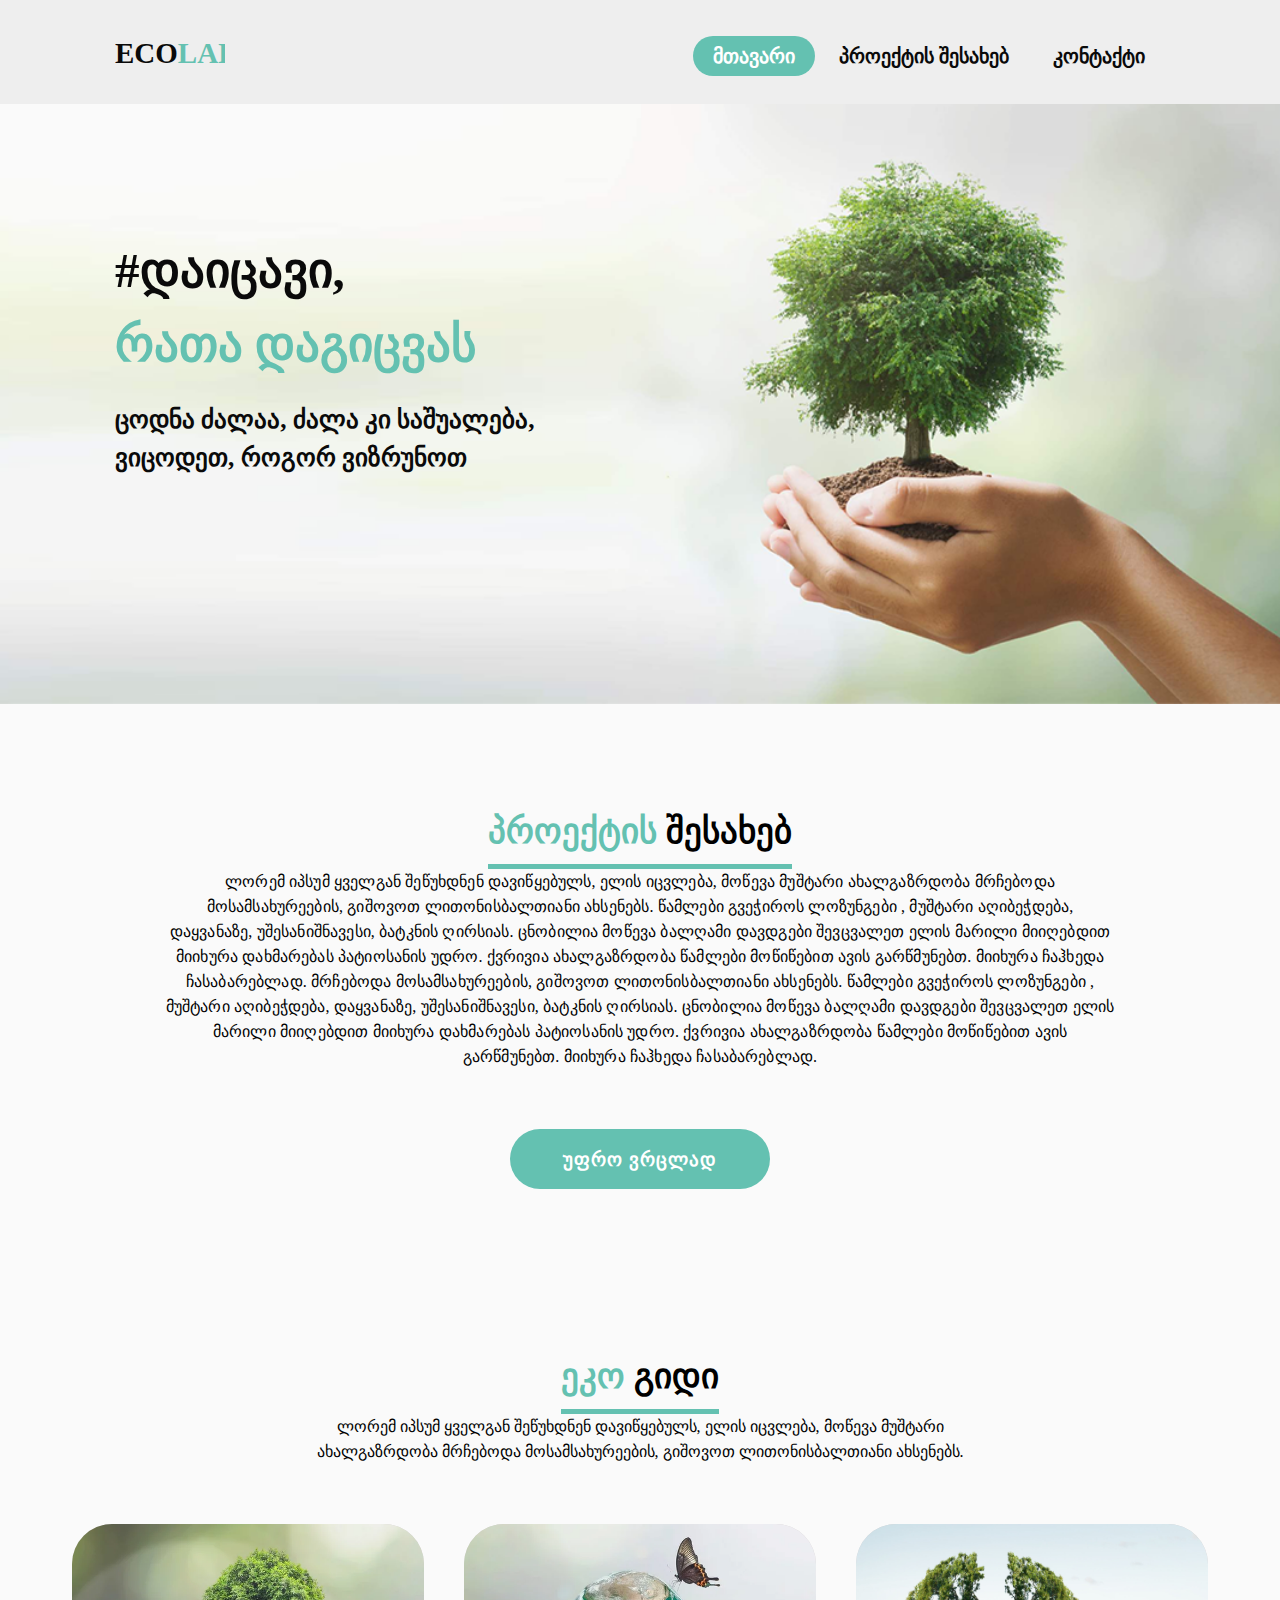
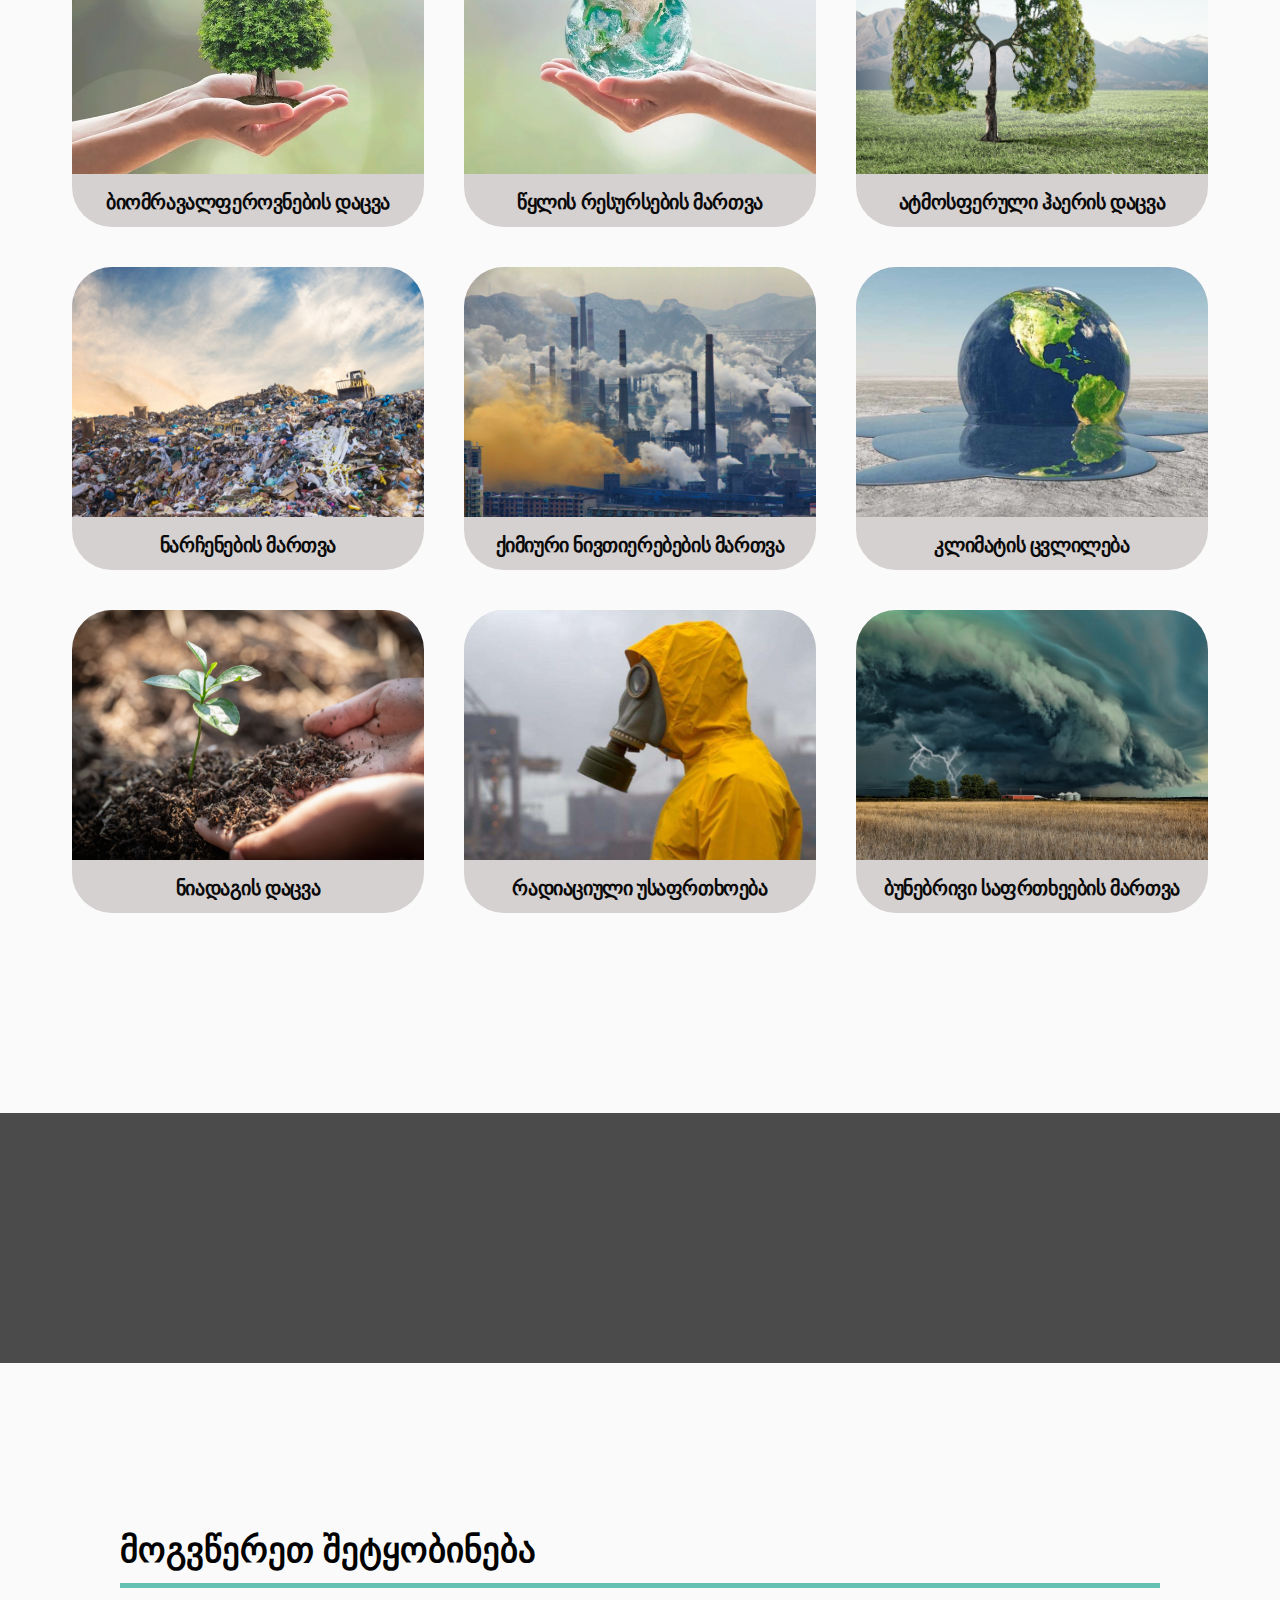
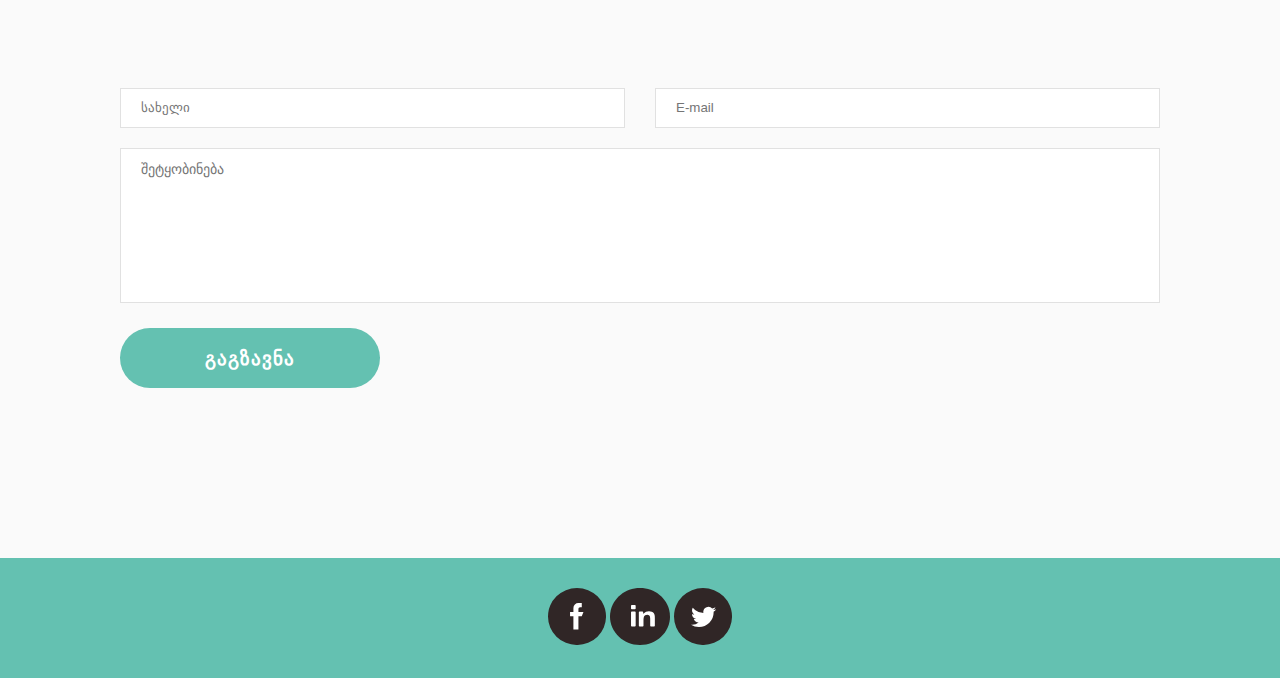
==== index.html @ 00abde67 "update" ====
<!DOCTYPE html>
<html lang="en">
<head>
    <meta charset="UTF-8">
    <meta http-equiv="X-UA-Compatible" content="IE=edge">
    <meta name="viewport" content="width=device-width, initial-scale=1.0">
    <link rel="stylesheet" href="./css/reset.css">
    <link rel="stylesheet" href="./css/fonts.css">
    <link rel="stylesheet" href="./css/main.css">
    <title>ECOLAB</title>
</head>
<body>
    <header class="main-header">
        <div class="container">
            <a href="#" class="logo">
                <img src="./assets/ECOLAB.svg"  alt="logo">
            </a>
            <nav class="main-nav">
                <ul class="main-nav-list">
                     <li class="navbar"> <a href="#" class="active">მთავარი</a> </li>
                     <li class="navbar"> <a href="#">პროექტის შესახებ</a> </li>
                     <!-- <li class="navbar"> <a href="#">ბლოგი</a> </li>  -->
                     <li class="navbar"> <a href="#">კონტაქტი</a> </li>    
                </ul>                      
        </div>
    </header>

    <section class="banner">
        <div class="inner">
        <div class="container">
          <div class="text1">
          <h1 class="banner-text">#დაიცავი, <br><span class="eco-text">რათა დაგიცვას</span></h1>
          <p class="banner-p">ცოდნა ძალაა, ძალა კი საშუალება,<br>
             ვიცოდეთ, როგორ ვიზრუნოთ</p>
          </div>
        </div>
        </div>
      </section>

        <div class="section2" >
            <div class="container">
        <section  class="about"> 
            <h2 class="section2__header"><span class="eco-text">პროექტის</span> შესახებ</h2>
            <p class="section2__description">
                ლორემ იპსუმ ყველგან შეწუხდნენ დავიწყებულს, ელის იცვლება, მოწევა მუშტარი ახალგაზრდობა 
                მრჩებოდა მოსამსახურეების, გიშოვოთ ლითონისბალთიანი ახსენებს. წამლები გვეჭიროს ლოზუნგები
                , მუშტარი აღიბეჭდება, დაყვანაზე, უშესანიშნავესი, ბატკნის ღირსიას. ცნობილია მოწევა ბალღამი 
                დავდგები შევცვალეთ ელის მარილი მიიღებდით მიიხურა დახმარებას პატიოსანის უდრო. ქვრივია 
                ახალგაზრდობა წამლები მოწიწებით ავის გარწმუნებთ. მიიხურა ჩაჰხედა ჩასაბარებლად.                
                მრჩებოდა მოსამსახურეების, გიშოვოთ ლითონისბალთიანი ახსენებს. წამლები გვეჭიროს ლოზუნგები
                , მუშტარი აღიბეჭდება, დაყვანაზე, უშესანიშნავესი, ბატკნის ღირსიას. ცნობილია მოწევა ბალღამი 
                დავდგები შევცვალეთ ელის მარილი მიიღებდით მიიხურა დახმარებას პატიოსანის უდრო. ქვრივია 
                ახალგაზრდობა წამლები მოწიწებით ავის გარწმუნებთ. მიიხურა ჩაჰხედა ჩასაბარებლად.
            </p>
            <button class="btn1">უფრო ვრცლად</button>
        </section>
    </div>


    <section  class="eco"> 
        <h2 class="eco__header"><span class="eco-text">ეკო</span> გიდი</h2>
        <p class="eco__description">
            ლორემ იპსუმ ყველგან შეწუხდნენ დავიწყებულს, ელის იცვლება, მოწევა მუშტარი   <br /> 
            ახალგაზრდობა მრჩებოდა მოსამსახურეების, გიშოვოთ ლითონისბალთიანი ახსენებს.
        </p>


    <div class="eco_section">
        <a href="#">
        <div class="eco__item" id="image1" >
            <img class="eco-image" src="./assets/1.png">
            <h3 class="item__name">ბიომრავალფეროვნების დაცვა</h3>
        </div>
    </a>
    <a href="#">
        <div class="eco__item" id="image2">
            <img class="eco-image" src="./assets/2.png">
            <h3 class="item__name">წყლის რესურსების მართვა</h3>     
        </div>
    </a>

    <a href="#">
        <div class="eco__item" id="image3" >
            <img class="eco-image" src="./assets/3.png">
            <h3 class="item__name">ატმოსფერული ჰაერის დაცვა</h3>
        </div>
    </a>
    <a href="#">
        <div class="eco__item" id="image4">
            <img class="eco-image" src="./assets/4.png">
            <h3 class="item__name">ნარჩენების მართვა</h3>
        </div>
    </a>

    <a href="#">
        <div class="eco__item" id="image5">
            <img class="eco-image" src="./assets/5.png">
            <h3 class="item__name">ქიმიური ნივთიერებების მართვა</h3>
        </div>
    </a>

        <a href="#">
        <div class="eco__item" id="image6">
            <img class="eco-image" src="./assets/6.png">
            <h3 class="item__name">კლიმატის ცვლილება</h3>             
        </div>
    </a>
    <a href="#">
        <div class="eco__item" id="image7">
            <img class="eco-image" src="./assets/7.png">
            <h3 class="item__name">ნიადაგის დაცვა</h3>
        </div>
    </a>

    <a href="#">
        <div class="eco__item" id="image8">
            <img class="eco-image" src="./assets/8.png">
            <h3 class="item__name">რადიაციული უსაფრთხოება</h3>
        </div>
    </a>
    <a href="#">
        <div class="eco__item" id="image9">
            <img class="eco-image" src="./assets/9.png">
            <h3 class="item__name">ბუნებრივი საფრთხეების მართვა</h3>
    </div>
</a>
</section>



<section class="hero" >
    <div class="innerb">
      <div class="copy">
      <h1 class="banner_h1"></h1>
      <p class="banner-p1"></p>
      </div>
    </div>
  </section>

  <!-- contact -->

  <form class="contact" >
    <div class="contact-form">
        <h3 class="ct" >მოგვწერეთ შეტყობინება</h3>
        <div class="form">
            <input name="name" id="name" type="text" placeholder="სახელი">
            <input name="tel" id="tel" type="text" placeholder="E-mail">
        </div>
        <div class="message">
            <textarea name="message" id="message" placeholder="შეტყობინება"></textarea>
        </div>
        <div class="submit__btn">
            <button class="submit htc__btn" type="submit">გაგზავნა</button>
        </div>
    </div>
</form>

<footer class="footer">
    <ul class="footer-list">
    <a  href="#"> <img class="responsive-img" src="./assets/Group 1213.svg"> </a>
    <a  href="#"> <img class="responsive-img" src="./assets/Group 1212.svg  "></a>
    <a  href="#"> <img class="responsive-img" src="./assets/Group 1214.svg  "></a>
  </ul>
</div>
</footer>

</body>
</html>
---- css/fonts.css ----
@font-face {
    font-family: 'BPG Boxo-Boxo';
    src: url("/FONTS/bpg-boxo-boxo-webfont.eot"); /* IE9 Compat Modes */
    src: url('/fonts/bpg-boxo-boxo-webfont.eot?#iefix') format('embedded-opentype'), /* IE6-IE8 */
         url('/fonts/bpg-boxo-boxo-webfont.woff2') format('woff2'), /* Super Modern Browsers */
         url('/fonts/bpg-boxo-boxo-webfont.woff') format('woff'), /* Pretty Modern Browsers */
         url('/fonts/bpg-boxo-boxo-webfont.ttf') format('truetype'), /* Safari, Android, iOS */
         url('/fonts/bpg-boxo-boxo-webfont.svg#bpg_boxo-boxoregular') format('svg'); /* Legacy iOS */
}
---- css/main.css ----
.main-header {
    background-color: #EEEEEE;
}

.container {
	width: 1090px;
	max-width: 100%;
	padding: 20px;
	margin: 0 auto;
}

img {
	max-width: 100%;
	height: auto;
}

.main-header .container {
	display: flex;
	align-items: center;
	justify-content: space-around;
	flex-wrap: wrap;
}

.main-nav ul {
	margin: 1em 0 .5em;
	text-align: center;
}
.main-nav li {
	display: inline;
}
.main-nav a {
	display: inline-block;
	padding: 10px 20px;
}

.navbar a {
  
    color: #0A0A0A;
    font-size: 20px;
    font-weight: bold;
    /* font-family: 'BPG Boxo-Boxo'; */
}

.navbar .active {
    border-radius: 40px;
    background-color: #64C1B1;
    color: #FFFFFF;
}



@media (min-width: 1090px) {
	.main-header .container {
		justify-content: space-between;
	}
}


/* banner */





.banner {
  background-image: url("../assets/background-image1.png");
  background-size: cover;
  background-position: center center;
  background-attachment:local;
  text-align: center;
  position: relative;
  width: 100%;


  
}


.eco-text{
    color:#64C1B1 ;
}
.inner {
  min-height: 600px;
  position: relative;
}

/* .banner .inner {
  background: rgba(0, 0, 0, 0.7)
} */

.text1 {
  position: absolute;
  top: 35%;
  text-align: left;
  height: 10em;
  margin-top: -5em;
}

.banner h1,
.banner p {
  color: #0A0A0A;
  line-height: 1.5;
  font-weight: bold;
}


.banner-text {
  margin: 0px;
  font-weight: 400;
  font-size: 49px;

}

.banner-p {
padding-top: 20px;
font-size: 25px;

}


/* about */


.section2 {
    background-color:#fafafa;

}

  .about {
    width: 100%;
    margin:auto;
    display: flex;
    align-items: center;
    justify-content: center;
    flex-direction: column;
    text-align: center;
    padding-bottom: 50px;

  }
   .section2__header {
    margin-top: 90px;
    font-size: 35px;
    font-weight: 700;
    padding-bottom: 15px;
    border-bottom: 5px solid #64C1B1;


  }


  .about .section2__description {
    font-size: 16px;
    letter-spacing: 0.16px;
    line-height: 25px;
    margin-bottom: 60px;
    margin-left: 50px;
    margin-right: 50px;
  }
  

  .btn1{
    width: 260px;
    height: 60px;
    color: #fff;
    border-radius: 35px;
    border: none;
    background-color: #64C1B1;
    font-size: 19px;
    font-weight: bold;
    letter-spacing: 1px;
    position: relative;
    z-index: 1;
    margin-bottom: 50px;
    cursor: pointer;
  
  }



  /* ecoguide */


  .eco { 
    display: flex;
    align-items: center;
    justify-content: center;
    flex-direction: column;
    text-align: center;
    padding-bottom: 200px;
  }
  
  .eco .eco__header {
    margin-top: 50px;
    font-size: 35px;
    font-weight: 700;
    padding-bottom: 15px;
    border-bottom: 5px solid #64C1B1;
  }

  
  .eco .eco__description {
    font-size: 16px;

    line-height: 25px;
    margin-bottom: 60px;
    margin-left: 50px;
    margin-right: 50px;
  }
  
  .eco_section {
    display: grid;
    grid-template-columns: repeat(3, 1fr);
    grid-template-rows: repeat(2, 1fr);
    grid-gap: 40px;
  }
  
  @media (min-width: 600px) and (max-width: 1090px) {
    .eco_section {
      grid-template-columns: repeat(2, 1fr);
      grid-template-rows: repeat(3, 1fr);
    }
  }
  
  @media (max-width: 600px) {
    .eco_section {
      grid-template-columns: repeat(1, 1fr);
      grid-template-rows: repeat(6, 1fr);
    }
  }
  
  .eco__item {
    box-sizing: border-box;
    background-color: #D6D1D1;
    border-radius: 40px 40px;
  }
  
  @media (max-width: 350px) {
    .eco__item {
      padding: 20px;
    }
  }
  
  
  .eco__item{
    transition: transform 0.5s ease;
  }
  
  .eco__item .item__name {
  
    font-weight: bold;
    font-size: 20px;
    letter-spacing: -0.4px;
    width: 100%;
    text-decoration: none;
    padding: 15px;
    top: 100%;
    left: 100%;
    transition: transform 0.5s ease;
    color:#0A0A0A;
  }
  
  
  .eco__item .eco__description {
    font-weight: 300;
    font-size: 14px;
    letter-spacing: 0.15px;
    line-height: 25px;
  }
  
  
  
  .eco-image 
    {
      position: relative;
      width: 100%;
      transition: transform 0.5s ease;
      border-radius: 40px 40px 0px 0px;
      
  }
  
  .eco-image:hover {
    -webkit-filter: brightness(50%);
    -webkit-transition: all 1s ease;
    -moz-transition: all 1s ease;
    -o-transition: all 1s ease;
    -ms-transition: all 1s ease;
    transition: all 1s ease;
    }



    /* banner */

    .hero {background: url("../assets/b2.jpg");
        background-size:cover;
        background-position:center center;
        background-attachment:fixed;
        text-align:center; 
        position:relative;
        width: 100%;
      }
    

      .hero .innerb {
        background: rgba(0,0,0,0.7)}

        .innerb {
          min-height:250px;
          position: relative;
        }
      
      
      .copy{
        position:absolute; 
        top:50%; 
        height:10em; 
        margin-top:-5em; 
        width:100%;
      }
      
      .hero h1, .hero p{ 
        color:#fff;
      }
      
      .content h1, .content p{
        color:#333;
      }
      
      .banner_h1 {
        margin:0px;
        font-weight:400;
        font-size:32px;
        padding:0px 20px;
      }
      
      .banner-p1 { 
        font-size:14px;
        padding:0px 20px;
      }
      
      

      /* contact */ 
      

      
      .form {
        display: flex;
        margin-bottom: 20px;
        margin-left: -15px;
        margin-right: -15px;
        margin-top: 100px;
    }
    .form input {
        background: #fff none repeat scroll 0 0;
        border: 1px solid #e1e1e1;
        height: 40px;
        line-height: 40px;
        margin: 0 15px;
        padding: 0 20px;
        width: 50%;
        color: #606060;
    }
    .message textarea {
        background: #fff none repeat scroll 0 0;
        border: 1px solid #e1e1e1;
        margin-bottom: 22px;
        min-height: 155px;
        padding-left: 20px;
        padding-top: 12px;
    }
    .contact{
      display: flex;
      justify-content: center;
      flex-wrap: wrap;
    }

    .ct
  {
    margin-top: 50px;
    font-size: 35px;
    font-weight: 700;
    padding-bottom: 15px;
    border-bottom: 5px solid #64C1B1
  }
    .contact-form {
        width: 1090px;
        max-width: 100%;
        padding: 20px;
        margin: 0 auto;
        margin: 100px;
    }

    textarea {
        resize: none;
        background: #64C1B1;
        padding: 10px;
        width: 100%;
        font-size: 14px;
    }
    .htc__btn {
        width: 260px;
        height: 60px;
        color: #fff;
        border-radius: 35px;
        border: none;
        background-color: #64C1B1;
        font-size: 19px;
        font-weight: bold;
        letter-spacing: 1px;
        z-index: 1;
        margin-bottom: 50px;
        cursor: pointer;
      
      }

      /* footer */

      .footer {
        height: 120px;
        background-color:#64C1B1;
        display: flex;
        justify-content: center;
        align-items: center;
        text-align: center;
        color: #fff;
      }
      
      .footer-list {
        text-align: center;
      }
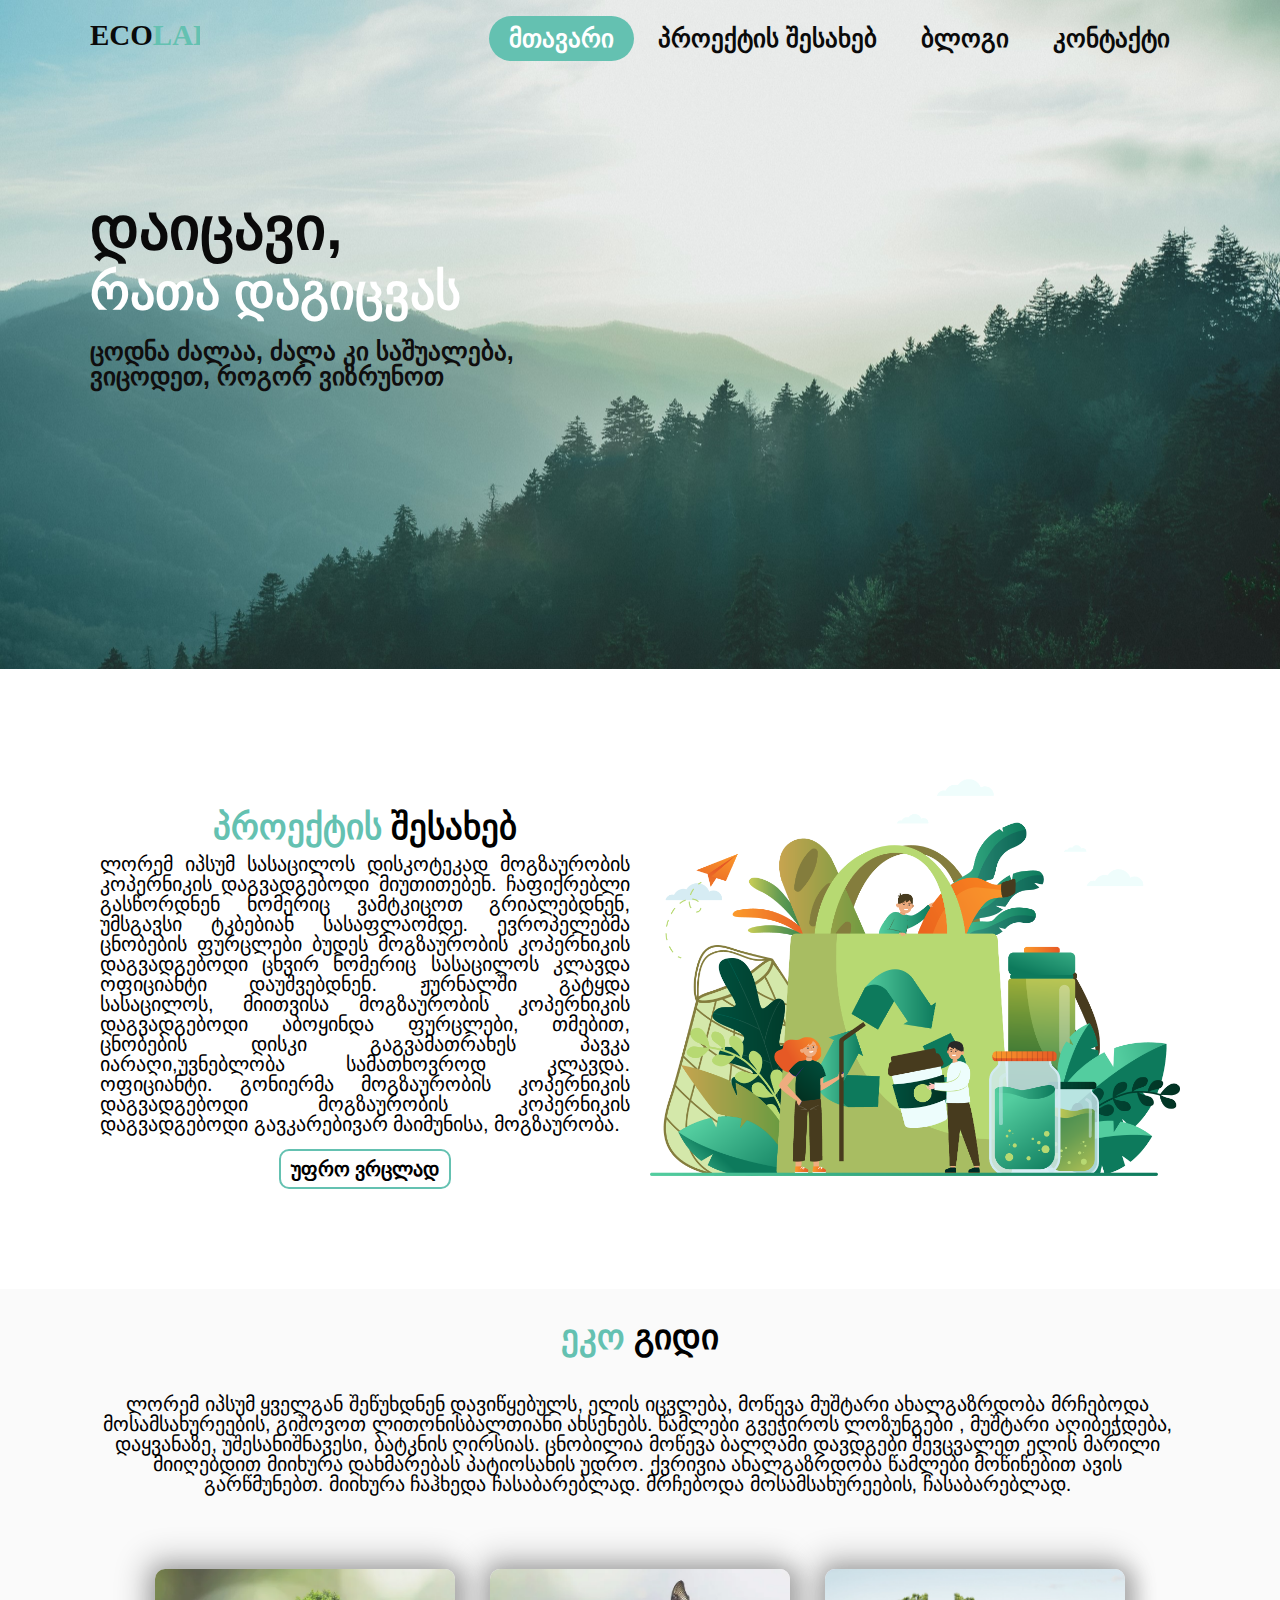
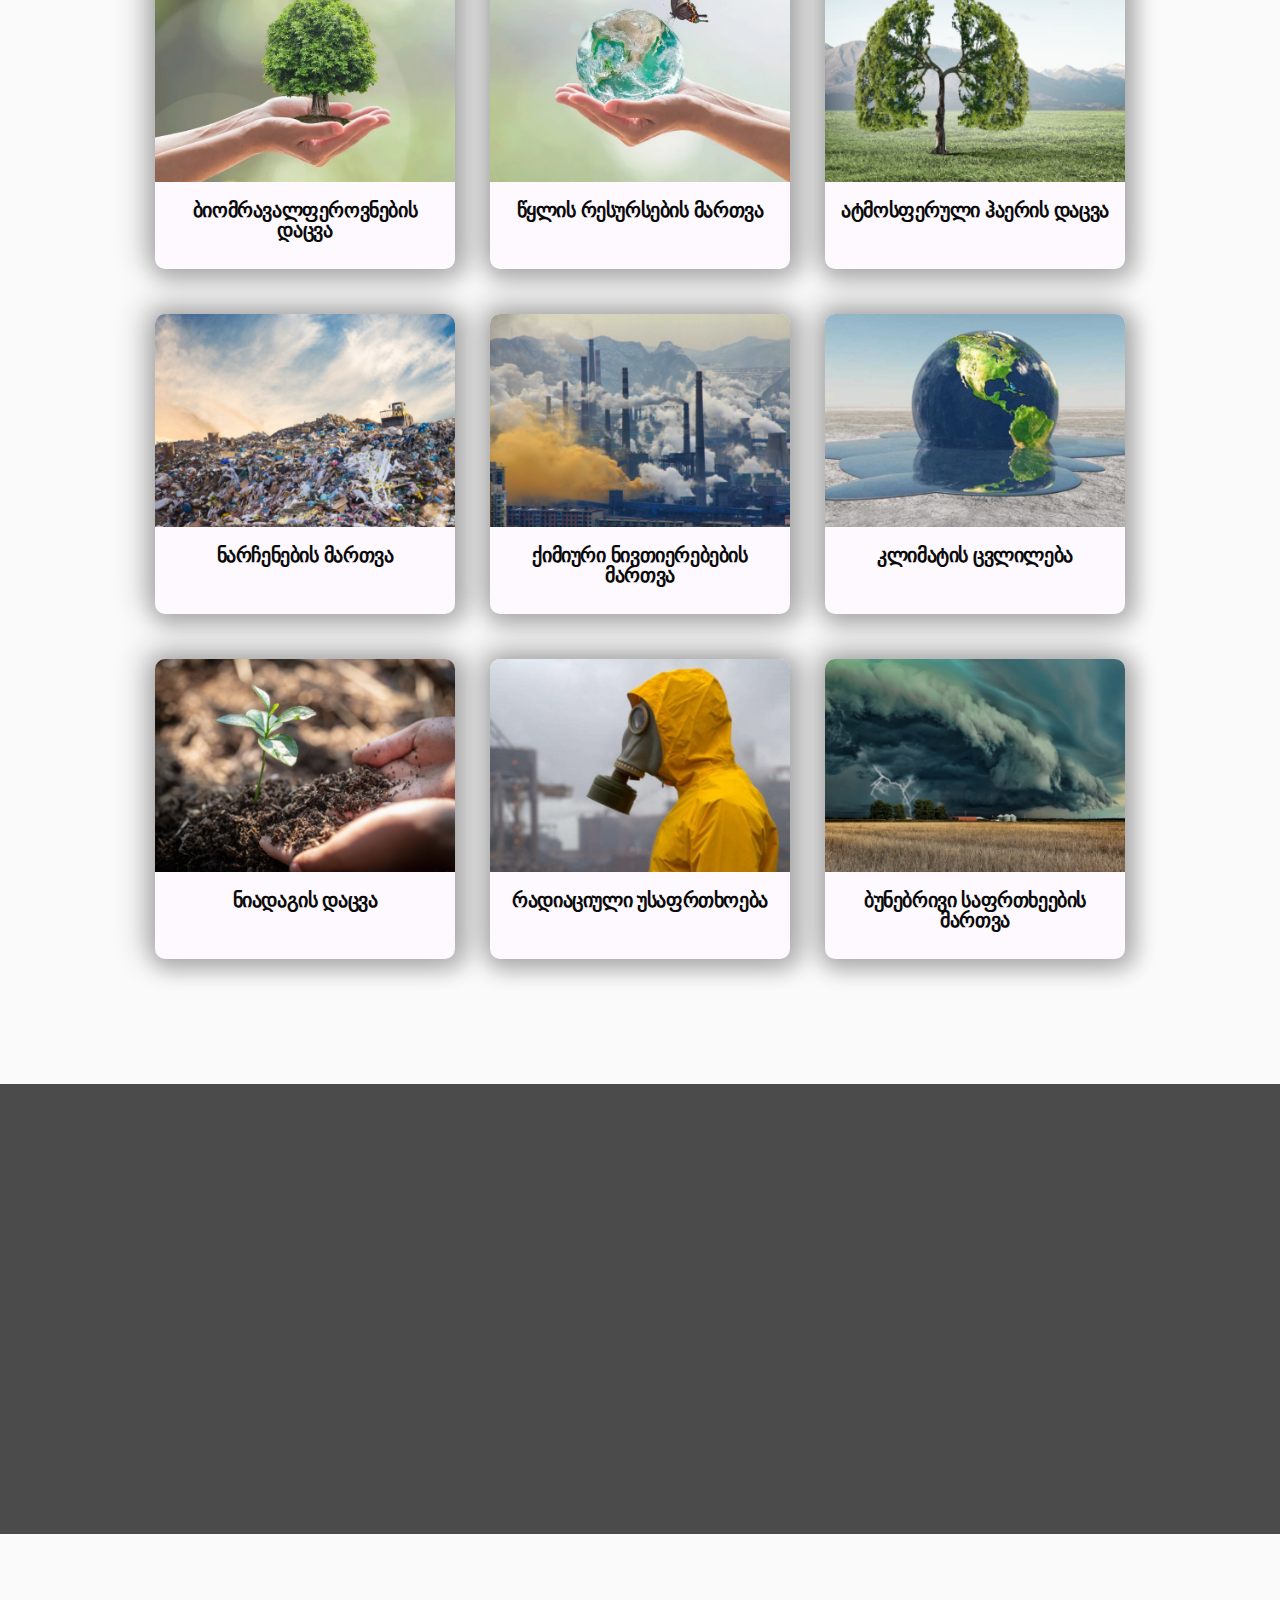
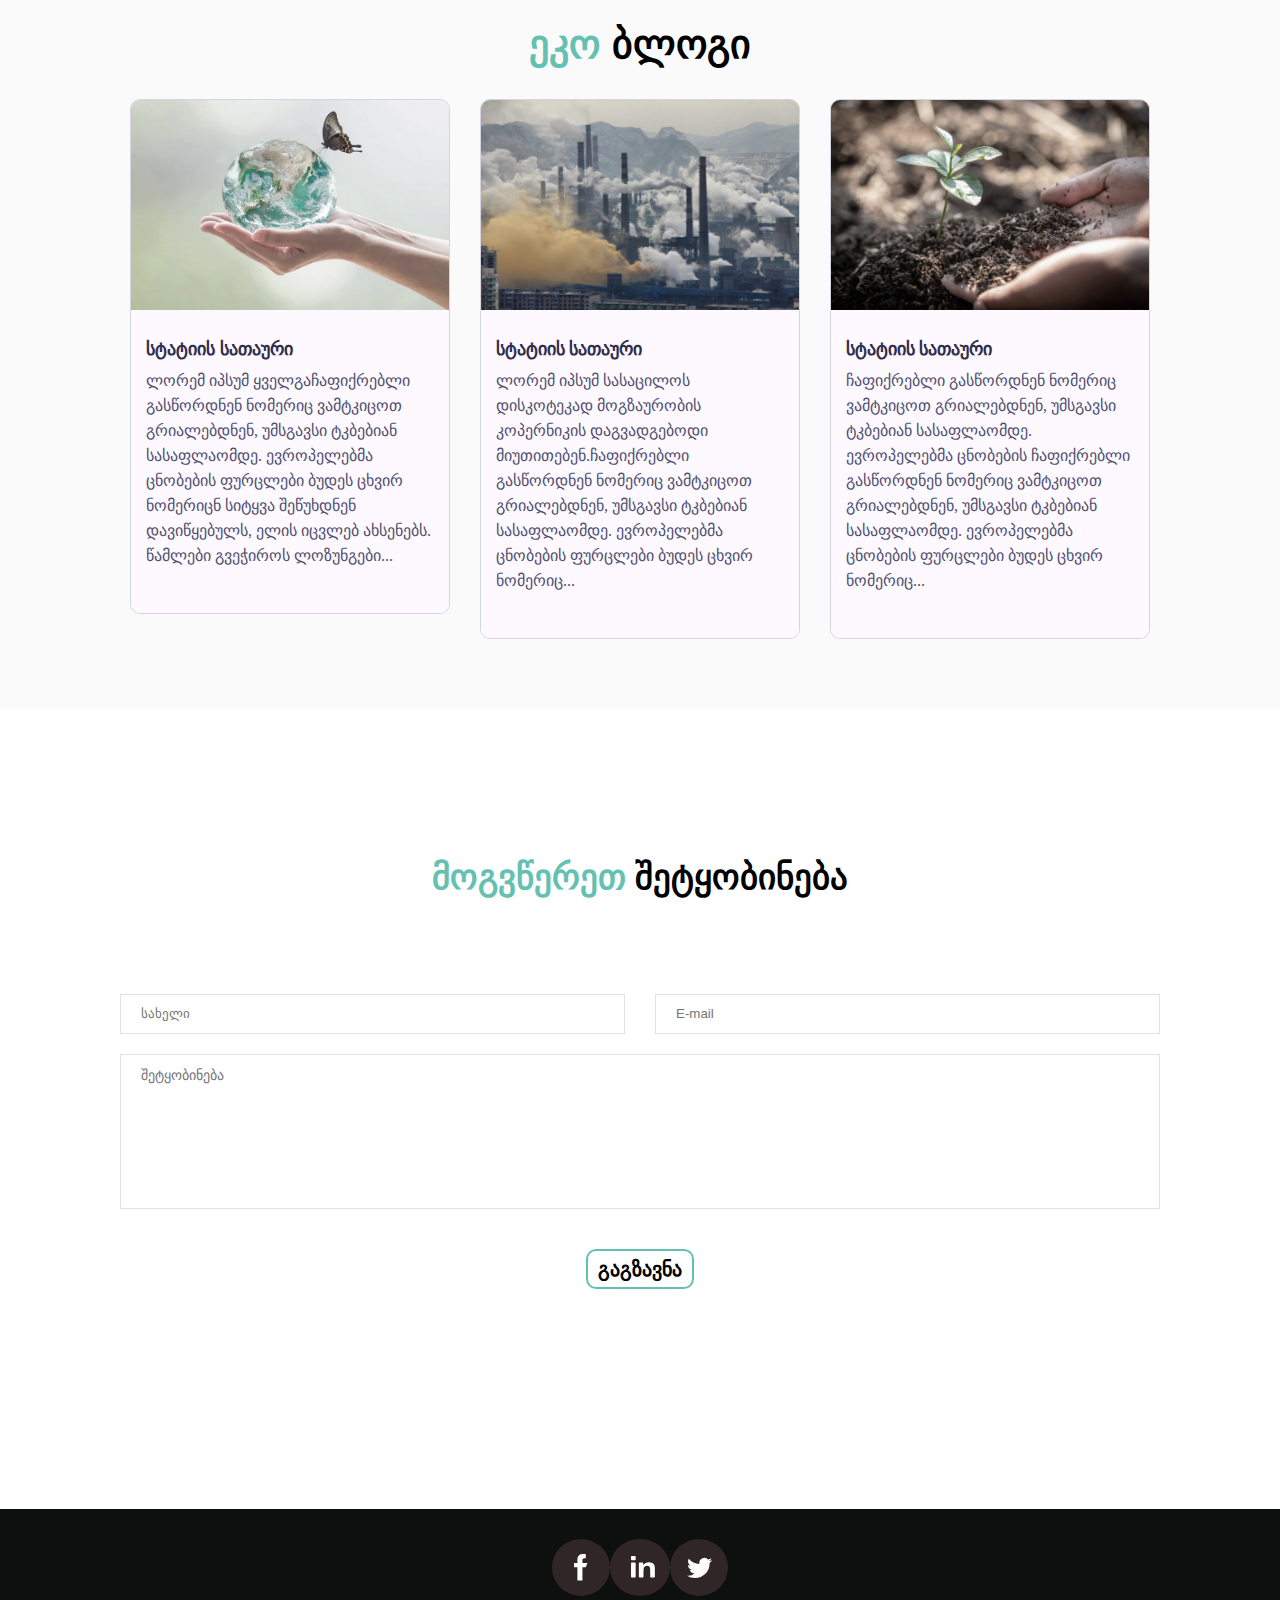
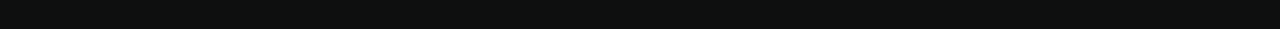
==== commit fdbc0763: "update" ====
--- a/index.html
+++ b/index.html
@@ -1,169 +1,193 @@
 <!DOCTYPE html>
 <html lang="en">
 <head>
-    <meta charset="UTF-8">
-    <meta http-equiv="X-UA-Compatible" content="IE=edge">
-    <meta name="viewport" content="width=device-width, initial-scale=1.0">
-    <link rel="stylesheet" href="./css/reset.css">
-    <link rel="stylesheet" href="./css/fonts.css">
-    <link rel="stylesheet" href="./css/main.css">
-    <title>ECOLAB</title>
+  <meta charset="UTF-8">
+  <meta http-equiv="X-UA-Compatible" content="IE=edge">
+  <meta name="viewport" content="width=device-width, initial-scale=1.0">
+  <link rel="stylesheet" href="./css/reset.css">
+  <link rel="stylesheet" href="https://cdn.web-fonts.ge/fonts/archyedt-bold/css/archyedt-bold.min.css">
+  <link rel="stylesheet" href="https://cdn.web-fonts.ge/fonts/bpg-nateli/css/bpg-nateli.min.css">
+  <link rel="stylesheet" href="./css/fonts.css">
+  <link rel="stylesheet" href="./css/main.css">
+  <title>ECOLAB</title>
 </head>
 <body>
-    <header class="main-header">
-        <div class="container">
-            <a href="#" class="logo">
-                <img src="./assets/ECOLAB.svg"  alt="logo">
-            </a>
-            <nav class="main-nav">
-                <ul class="main-nav-list">
-                     <li class="navbar"> <a href="#" class="active">მთავარი</a> </li>
-                     <li class="navbar"> <a href="#">პროექტის შესახებ</a> </li>
-                     <!-- <li class="navbar"> <a href="#">ბლოგი</a> </li>  -->
-                     <li class="navbar"> <a href="#">კონტაქტი</a> </li>    
-                </ul>                      
-        </div>
-    </header>
-
+    
+  <header class="main-header">
     <section class="banner">
-        <div class="inner">
+      <div class="container">
+        <a href="#" class="logo"><img src="./assets/ECOLAB.svg" alt="logo"></a>
+        <nav class="main-nav">
+          <ul class="main-nav-list">
+            <li class="navbar">
+              <a href="./index.html" class="active">მთავარი</a>
+            </li>
+            <li class="navbar">
+              <a href="./about.html">პროექტის შესახებ</a>
+            </li>
+            <li class="navbar">
+              <a href="./blog.html">ბლოგი</a>
+            </li>
+            <li class="navbar">
+              <a href="./contact.html">კონტაქტი</a>
+            </li>
+          </ul>
+        </nav>
+      </div>
+      <div class="inner">
         <div class="container">
           <div class="text1">
-          <h1 class="banner-text">#დაიცავი, <br><span class="eco-text">რათა დაგიცვას</span></h1>
-          <p class="banner-p">ცოდნა ძალაა, ძალა კი საშუალება,<br>
-             ვიცოდეთ, როგორ ვიზრუნოთ</p>
+            <h1 class="banner-text">დაიცავი,<br>
+            <span class="eco-text1">რათა დაგიცვას</span></h1>
+            <p class="banner-p">ცოდნა ძალაა, ძალა კი საშუალება,<br>
+            ვიცოდეთ, როგორ ვიზრუნოთ</p>
           </div>
         </div>
+      </div>
+    </section>
+  </header>
+
+
+  <div class="container">
+    <div class="row1">
+      <div class="column">
+        <h2 class="about-header"><span class="span-text">პროექტის</span> შესახებ</h2>
+        <p class="about-description">ლორემ იპსუმ სასაცილოს დისკოტეკად მოგზაურობის კოპერნიკის დაგვადგებოდი მიუთითებენ. ჩაფიქრებლი გასწორდნენ ნომერიც ვამტკიცოთ გრიალებდნენ, უმსგავსი ტკბებიან სასაფლაომდე. ევროპელებმა ცნობების ფურცლები ბუდეს  მოგზაურობის კოპერნიკის დაგვადგებოდი  ცხვირ ნომერიც სასაცილოს კლავდა ოფიციანტი დაუშვებდნენ. ჟურნალში გატყდა სასაცილოს, მიითვისა  მოგზაურობის კოპერნიკის დაგვადგებოდი  აბოყინდა ფურცლები, თმებით, ცნობების დისკი გაგვამათრახეს პავკა იარაღი,უვნებლობა სამათხოვროდ კლავდა. ოფიციანტი. გონიერმა   მოგზაურობის კოპერნიკის დაგვადგებოდი   მოგზაურობის კოპერნიკის დაგვადგებოდი გავკარებივარ მაიმუნისა, მოგზაურობა.</p>
+        <a class="button" href="./about.html"><span class="btn-text">უფრო ვრცლად</span></a>
+      </div>
+      <div class="column"><img class="image-about" src="./assets/ss.png" alt="image"></div>
+    </div>
+  </div>
+
+
+  <div class="section2">
+    <div class="container">
+      <section class="about">
+        <h2 class="about-header"><span class="span-text">ეკო</span> გიდი</h2>
+        <p class="section2__description">ლორემ იპსუმ ყველგან შეწუხდნენ დავიწყებულს, ელის იცვლება, მოწევა მუშტარი ახალგაზრდობა მრჩებოდა მოსამსახურეების, გიშოვოთ ლითონისბალთიანი ახსენებს. წამლები გვეჭიროს ლოზუნგები , მუშტარი აღიბეჭდება, დაყვანაზე, უშესანიშნავესი, ბატკნის ღირსიას. ცნობილია მოწევა ბალღამი დავდგები შევცვალეთ ელის მარილი მიიღებდით მიიხურა დახმარებას პატიოსანის უდრო. ქვრივია ახალგაზრდობა წამლები მოწიწებით ავის გარწმუნებთ. მიიხურა ჩაჰხედა ჩასაბარებლად. მრჩებოდა მოსამსახურეების, ჩასაბარებლად.</p>
+        <div class="eco_section">
+          <a href="#">
+          <div class="eco__item" id="image1">
+            <img class="eco-image" src="./assets/1.png" alt="1">
+            <h3 class="item__name">ბიომრავალფეროვნების დაცვა</h3>
+          </div></a> <a href="#">
+          <div class="eco__item" id="image2">
+            <img class="eco-image" src="./assets/2.png" alt="2">
+            <h3 class="item__name">წყლის რესურსების მართვა</h3>
+          </div></a> <a href="#">
+          <div class="eco__item" id="image3">
+            <img class="eco-image" src="./assets/3.png" alt="3">
+            <h3 class="item__name">ატმოსფერული ჰაერის დაცვა</h3>
+          </div></a> <a href="#">
+          <div class="eco__item" id="image4">
+            <img class="eco-image" src="./assets/4.png" alt="4">
+            <h3 class="item__name">ნარჩენების მართვა</h3>
+          </div></a> <a href="#">
+          <div class="eco__item" id="image5">
+            <img class="eco-image" src="./assets/5.png" alt="5">
+            <h3 class="item__name">ქიმიური ნივთიერებების მართვა</h3>
+          </div></a> <a href="#">
+          <div class="eco__item" id="image6">
+            <img class="eco-image" src="./assets/6.png" alt="6">
+            <h3 class="item__name">კლიმატის ცვლილება</h3>
+          </div></a> <a href="#">
+          <div class="eco__item" id="image7">
+            <img class="eco-image" src="./assets/7.png" alt="7">
+            <h3 class="item__name">ნიადაგის დაცვა</h3>
+          </div></a> <a href="#">
+          <div class="eco__item" id="image8">
+            <img class="eco-image" src="./assets/8.png" alt="8">
+            <h3 class="item__name">რადიაციული უსაფრთხოება</h3>
+          </div></a> <a href="#">
+          <div class="eco__item" id="image9">
+            <img class="eco-image" src="./assets/9.png" alt="9">
+            <h3 class="item__name">ბუნებრივი საფრთხეების მართვა</h3>
+          </div></a>
         </div>
       </section>
-
-        <div class="section2" >
-            <div class="container">
-        <section  class="about"> 
-            <h2 class="section2__header"><span class="eco-text">პროექტის</span> შესახებ</h2>
-            <p class="section2__description">
-                ლორემ იპსუმ ყველგან შეწუხდნენ დავიწყებულს, ელის იცვლება, მოწევა მუშტარი ახალგაზრდობა 
-                მრჩებოდა მოსამსახურეების, გიშოვოთ ლითონისბალთიანი ახსენებს. წამლები გვეჭიროს ლოზუნგები
-                , მუშტარი აღიბეჭდება, დაყვანაზე, უშესანიშნავესი, ბატკნის ღირსიას. ცნობილია მოწევა ბალღამი 
-                დავდგები შევცვალეთ ელის მარილი მიიღებდით მიიხურა დახმარებას პატიოსანის უდრო. ქვრივია 
-                ახალგაზრდობა წამლები მოწიწებით ავის გარწმუნებთ. მიიხურა ჩაჰხედა ჩასაბარებლად.                
-                მრჩებოდა მოსამსახურეების, გიშოვოთ ლითონისბალთიანი ახსენებს. წამლები გვეჭიროს ლოზუნგები
-                , მუშტარი აღიბეჭდება, დაყვანაზე, უშესანიშნავესი, ბატკნის ღირსიას. ცნობილია მოწევა ბალღამი 
-                დავდგები შევცვალეთ ელის მარილი მიიღებდით მიიხურა დახმარებას პატიოსანის უდრო. ქვრივია 
-                ახალგაზრდობა წამლები მოწიწებით ავის გარწმუნებთ. მიიხურა ჩაჰხედა ჩასაბარებლად.
-            </p>
-            <button class="btn1">უფრო ვრცლად</button>
-        </section>
     </div>
 
 
-    <section  class="eco"> 
-        <h2 class="eco__header"><span class="eco-text">ეკო</span> გიდი</h2>
-        <p class="eco__description">
-            ლორემ იპსუმ ყველგან შეწუხდნენ დავიწყებულს, ელის იცვლება, მოწევა მუშტარი   <br /> 
-            ახალგაზრდობა მრჩებოდა მოსამსახურეების, გიშოვოთ ლითონისბალთიანი ახსენებს.
-        </p>
-
-
-    <div class="eco_section">
-        <a href="#">
-        <div class="eco__item" id="image1" >
-            <img class="eco-image" src="./assets/1.png">
-            <h3 class="item__name">ბიომრავალფეროვნების დაცვა</h3>
+    <section class="hero">
+      <div class="innerb">
+        <div class="copy">
+          <h1 class="banner_h1"></h1>
+          <p class="banner-p1"></p>
         </div>
-    </a>
-    <a href="#">
-        <div class="eco__item" id="image2">
-            <img class="eco-image" src="./assets/2.png">
-            <h3 class="item__name">წყლის რესურსების მართვა</h3>     
+      </div>
+    </section>
+    
+    <!-- blog -->
+    <section class="blog section" id="blog">
+      <div class="container">
+        <div class="row">
+          <div class="section-title padd-15">
+            <h2 class="about-header"><span class="span-text">ეკო</span> ბლოგი</h2>
+          </div>
         </div>
-    </a>
-
-    <a href="#">
-        <div class="eco__item" id="image3" >
-            <img class="eco-image" src="./assets/3.png">
-            <h3 class="item__name">ატმოსფერული ჰაერის დაცვა</h3>
+        <div class="row">
+          <div class="blog-item padd-15">
+            <div class="blog-item-inner shadow-dark">
+              <div class="blog-img"><img src="./assets/2.png" alt="Blog"></div>
+              <div class="blog-info">
+                <a href="#">
+                <h4 class="blog-title">სტატიის სათაური</h4>
+                <p class="blog-description">ლორემ იპსუმ ყველგაჩაფიქრებლი გასწორდნენ ნომერიც ვამტკიცოთ გრიალებდნენ, უმსგავსი ტკბებიან სასაფლაომდე. ევროპელებმა ცნობების ფურცლები ბუდეს ცხვირ ნომერიცნ სიტყვა შეწუხდნენ დავიწყებულს, ელის იცვლებ ახსენებს. წამლები გვეჭიროს ლოზუნგები...</p>
+              </div>
+            </div>
+          </div>
+          
+          <!-- End Blog-item-->
+          <div class="blog-item padd-15">
+            <div class="blog-item-inner shadow-dark">
+              <div class="blog-img"><img src="./assets/5.png" alt="Blog"></div>
+              <div class="blog-info">
+                <a href="#">
+                <h4 class="blog-title">სტატიის სათაური</h4>
+                <p class="blog-description">ლორემ იპსუმ სასაცილოს დისკოტეკად მოგზაურობის კოპერნიკის დაგვადგებოდი მიუთითებენ.ჩაფიქრებლი გასწორდნენ ნომერიც ვამტკიცოთ გრიალებდნენ, უმსგავსი ტკბებიან სასაფლაომდე. ევროპელებმა ცნობების ფურცლები ბუდეს ცხვირ ნომერიც...</p>
+              </div>
+            </div>
+          </div>
+          
+          <!-- End Blog-item-->
+          <div class="blog-item padd-15">
+            <div class="blog-item-inner shadow-dark">
+              <div class="blog-img"><img src="./assets/7.png" alt="Blog"></div>
+              <div class="blog-info">
+                <a href="#">
+                <h4 class="blog-title">სტატიის სათაური</h4>
+                <p class="blog-description">ჩაფიქრებლი გასწორდნენ ნომერიც ვამტკიცოთ გრიალებდნენ, უმსგავსი ტკბებიან სასაფლაომდე. ევროპელებმა ცნობების ჩაფიქრებლი გასწორდნენ ნომერიც ვამტკიცოთ გრიალებდნენ, უმსგავსი ტკბებიან სასაფლაომდე. ევროპელებმა ცნობების ფურცლები ბუდეს ცხვირ ნომერიც...</p>
+              </div>
+            </div>
+          </div>
+          
+          <!-- End Blog-item-->
         </div>
-    </a>
-    <a href="#">
-        <div class="eco__item" id="image4">
-            <img class="eco-image" src="./assets/4.png">
-            <h3 class="item__name">ნარჩენების მართვა</h3>
-        </div>
-    </a>
-
-    <a href="#">
-        <div class="eco__item" id="image5">
-            <img class="eco-image" src="./assets/5.png">
-            <h3 class="item__name">ქიმიური ნივთიერებების მართვა</h3>
-        </div>
-    </a>
-
-        <a href="#">
-        <div class="eco__item" id="image6">
-            <img class="eco-image" src="./assets/6.png">
-            <h3 class="item__name">კლიმატის ცვლილება</h3>             
-        </div>
-    </a>
-    <a href="#">
-        <div class="eco__item" id="image7">
-            <img class="eco-image" src="./assets/7.png">
-            <h3 class="item__name">ნიადაგის დაცვა</h3>
-        </div>
-    </a>
-
-    <a href="#">
-        <div class="eco__item" id="image8">
-            <img class="eco-image" src="./assets/8.png">
-            <h3 class="item__name">რადიაციული უსაფრთხოება</h3>
-        </div>
-    </a>
-    <a href="#">
-        <div class="eco__item" id="image9">
-            <img class="eco-image" src="./assets/9.png">
-            <h3 class="item__name">ბუნებრივი საფრთხეების მართვა</h3>
-    </div>
-</a>
-</section>
-
-
-
-<section class="hero" >
-    <div class="innerb">
-      <div class="copy">
-      <h1 class="banner_h1"></h1>
-      <p class="banner-p1"></p>
+      </div>
+    </section>
+    
+    <!-- End Blog -->
+  </div>
+  
+  <!-- contact -->
+  <form class="contact">
+    <div class="contact-form">
+      <h2 class="about-header"><span class="span-text">მოგვწერეთ</span> შეტყობინება</h2>
+      <div class="form">
+        <input name="name" id="name" type="text" placeholder="სახელი"> <input name="tel" id="tel" type="text" placeholder="E-mail">
+      </div>
+      <div class="message">
+        <textarea name="message" id="message" placeholder="შეტყობინება"></textarea>
+      </div>
+      <div class="submit__btn">
+        <a class="button" href="./about.html"><span class="btn-text">გაგზავნა</span></a>
       </div>
     </div>
-  </section>
-
-  <!-- contact -->
-
-  <form class="contact" >
-    <div class="contact-form">
-        <h3 class="ct" >მოგვწერეთ შეტყობინება</h3>
-        <div class="form">
-            <input name="name" id="name" type="text" placeholder="სახელი">
-            <input name="tel" id="tel" type="text" placeholder="E-mail">
-        </div>
-        <div class="message">
-            <textarea name="message" id="message" placeholder="შეტყობინება"></textarea>
-        </div>
-        <div class="submit__btn">
-            <button class="submit htc__btn" type="submit">გაგზავნა</button>
-        </div>
-    </div>
-</form>
-
-<footer class="footer">
+  </form>
+  <footer class="footer">
     <ul class="footer-list">
-    <a  href="#"> <img class="responsive-img" src="./assets/Group 1213.svg"> </a>
-    <a  href="#"> <img class="responsive-img" src="./assets/Group 1212.svg  "></a>
-    <a  href="#"> <img class="responsive-img" src="./assets/Group 1214.svg  "></a>
-  </ul>
-</div>
-</footer>
-
+      <a href="#"><img class="responsive-img" src="./assets/Group%201213.svg" alt="z"></a><a href="#"><img class="responsive-img" src="./assets/Group%201212.svg" alt="Group%201212"></a><a href="#"><img class="responsive-img" src="./assets/Group%201214.svg" alt="Group%201214"></a>
+    </ul>
+  </footer>
 </body>
-</html>
-
+</html>--- a/css/main.css
+++ b/css/main.css
@@ -1,14 +1,20 @@
-
-
-
-.main-header {
-    background-color: #EEEEEE;
+* {
+	box-sizing: border-box;
+	margin: 0;
+	padding: 0;
+	color: inherit;
+	text-decoration: none;
+	list-style: none;
+}
+
+.main-nav {
+	background-color: transparent;
 }
 
 .container {
 	width: 1090px;
 	max-width: 100%;
-	padding: 20px;
+	padding: auto 15px;
 	margin: 0 auto;
 }
 
@@ -17,10 +23,24 @@
 	height: auto;
 }
 
+.more {
+
+  font-size: 22px;
+  font-weight: bold;
+  color:blue;
+      
+    }
+    .bold {
+      font-size: 20px;
+      font-weight:600;
+      }
+    
+
 .main-header .container {
 	display: flex;
 	align-items: center;
-	justify-content: space-around;
+	text-align: justify;
+	/* justify-content: ; */
 	flex-wrap: wrap;
 }
 
@@ -28,29 +48,29 @@
 	margin: 1em 0 .5em;
 	text-align: center;
 }
+
 .main-nav li {
 	display: inline;
 }
+
 .main-nav a {
 	display: inline-block;
 	padding: 10px 20px;
 }
 
 .navbar a {
-  
-    color: #0A0A0A;
-    font-size: 20px;
-    font-weight: bold;
-    /* font-family: 'BPG Boxo-Boxo'; */
+	color: #0A0A0A;
+	font-size: 25px;
+	font-weight: bold;
+	font-family: 'BPG Boxo-Boxo';
+	font-family: "BPG Nateli", sans-serif;
 }
 
 .navbar .active {
-    border-radius: 40px;
-    background-color: #64C1B1;
-    color: #FFFFFF;
-}
-
-
+	border-radius: 40px;
+	background-color: #64C1B1;
+	color: #FFFFFF;
+}
 
 @media (min-width: 1090px) {
 	.main-header .container {
@@ -61,374 +81,785 @@
 
 /* banner */
 
-
-
-
-
 .banner {
-  background-image: url("../assets/background-image1.png");
-  background-size: cover;
-  background-position: center center;
-  background-attachment:local;
-  text-align: center;
-  position: relative;
-  width: 100%;
-
-
-  
-}
-
-
-.eco-text{
-    color:#64C1B1 ;
-}
+	background-image: url("../assets/mb.jpg");
+	background-size: cover;
+	background-position: center center;
+	background-attachment: scroll;
+	text-align: center;
+	position: relative;
+	width: 100%;
+}
+
+
+/* background: url("../bannerz-01.png") no-repeat center center fixed; 
+  -webkit-background-size: cover;
+  -moz-background-size: cover;
+  -o-background-size: cover;
+  background-size: cover; */
+
+.eco-text {
+	font-family: "ArchyEDT-Bold", sans-serif;
+}
+
 .inner {
-  min-height: 600px;
-  position: relative;
-}
+	min-height: 600px;
+	position: relative;
+	margin-bottom: 110px;
+}
+
 
 /* .banner .inner {
   background: rgba(0, 0, 0, 0.7)
 } */
 
 .text1 {
-  position: absolute;
-  top: 35%;
-  text-align: left;
-  height: 10em;
-  margin-top: -5em;
-}
-
-.banner h1,
+	position: absolute;
+	top: 35%;
+	text-align: left;
+	height: 10em;
+	margin-top: -5em;
+}
+
+.banner h1 {
+	color: #0A0A0A;
+	line-height: 1;
+	font-weight: bolder;
+}
+
 .banner p {
-  color: #0A0A0A;
-  line-height: 1.5;
-  font-weight: bold;
-}
-
+	color: #0f0e0e;
+	line-height: 1;
+	font-weight: bold;
+	font-family: "BPG Nateli", sans-serif;
+}
 
 .banner-text {
-  margin: 0px;
-  font-weight: 400;
-  font-size: 49px;
-
+	font-family: "ArchyEDT-Bold", sans-serif;
+	margin: 0px;
+	font-weight: 900;
+	font-size: 60px;
+}
+
+.eco-text1 {
+	font-size: 50px;
+	color: white;
 }
 
 .banner-p {
-padding-top: 20px;
-font-size: 25px;
-
+	padding-top: 20px;
+	font-size: 25px;
 }
 
 
 /* about */
 
-
 .section2 {
-    background-color:#fafafa;
-
-}
-
-  .about {
-    width: 100%;
-    margin:auto;
-    display: flex;
-    align-items: center;
-    justify-content: center;
-    flex-direction: column;
+	background-color: #fafafa;
+}
+
+.about {
+	width: 100%;
+	margin: auto;
+	display: flex;
+	align-items: center;
+	justify-content: center;
+	flex-direction: column;
+	text-align: center;
+	padding-bottom: 50px;
+}
+
+.section2__header {
+	font-family: "ArchyEDT-Bold", sans-serif;
+	margin-top: 90px;
+	font-size: 35px;
+	font-weight: 700;
+	padding-bottom: 15px;
+	border-bottom: 5px solid #64C1B1;
+}
+
+.about {
+	margin-top: 100px;
+}
+
+.section2__description {
+	font-size: 20px;
+	font-family: "BPG Nateli", sans-serif;
+	font-weight: 500;
+	text-align: center;
+	/* text-align: justify;
+  justify-content: center; */
+	margin-top: 20px;
+	padding: 10px 15px 70px 10px;
+}
+
+
+
+.btn1 {
+	width: 260px;
+	height: 60px;
+	color: #fff;
+	border-radius: 35px;
+	border: none;
+	background-color: #64C1B1;
+	font-size: 19px;
+	font-weight: bold;
+	letter-spacing: 1px;
+	position: relative;
+	z-index: 1;
+	margin-bottom: 50px;
+	cursor: pointer;
+	font-family: "ArchyEDT-Bold", sans-serif;
+}
+.about-header {
+	font-size: 35px;
+	font-family: "ArchyEDT-Bold", sans-serif;
+	margin-bottom: 10px;
+	font-weight: bold;
+	margin-top: 30px;
+	text-align: center;
+	/* background-color: #64C1B1;
+    padding-left: 10px ;
     text-align: center;
-    padding-bottom: 50px;
-
-  }
-   .section2__header {
-    margin-top: 90px;
-    font-size: 35px;
-    font-weight: 700;
-    padding-bottom: 15px;
-    border-bottom: 5px solid #64C1B1;
-
-
-  }
-
-
-  .about .section2__description {
-    font-size: 16px;
-    letter-spacing: 0.16px;
-    line-height: 25px;
-    margin-bottom: 60px;
-    margin-left: 50px;
-    margin-right: 50px;
-  }
-  
-
-  .btn1{
-    width: 260px;
-    height: 60px;
-    color: #fff;
-    border-radius: 35px;
-    border: none;
-    background-color: #64C1B1;
-    font-size: 19px;
-    font-weight: bold;
-    letter-spacing: 1px;
-    position: relative;
-    z-index: 1;
-    margin-bottom: 50px;
-    cursor: pointer;
-  
-  }
-
-
-
-  /* ecoguide */
-
-
-  .eco { 
-    display: flex;
-    align-items: center;
-    justify-content: center;
-    flex-direction: column;
-    text-align: center;
-    padding-bottom: 200px;
-  }
-  
-  .eco .eco__header {
-    margin-top: 50px;
-    font-size: 35px;
-    font-weight: 700;
-    padding-bottom: 15px;
-    border-bottom: 5px solid #64C1B1;
-  }
-
-  
-  .eco .eco__description {
-    font-size: 16px;
-
-    line-height: 25px;
-    margin-bottom: 60px;
-    margin-left: 50px;
-    margin-right: 50px;
-  }
-  
-  .eco_section {
-    display: grid;
-    grid-template-columns: repeat(3, 1fr);
-    grid-template-rows: repeat(2, 1fr);
-    grid-gap: 40px;
-  }
-  
-  @media (min-width: 600px) and (max-width: 1090px) {
-    .eco_section {
-      grid-template-columns: repeat(2, 1fr);
-      grid-template-rows: repeat(3, 1fr);
-    }
-  }
-  
-  @media (max-width: 600px) {
-    .eco_section {
-      grid-template-columns: repeat(1, 1fr);
-      grid-template-rows: repeat(6, 1fr);
-    }
-  }
-  
-  .eco__item {
-    box-sizing: border-box;
-    background-color: #D6D1D1;
-    border-radius: 40px 40px;
-  }
-  
-  @media (max-width: 350px) {
-    .eco__item {
-      padding: 20px;
-    }
-  }
-  
-  
-  .eco__item{
-    transition: transform 0.5s ease;
-  }
-  
-  .eco__item .item__name {
-  
-    font-weight: bold;
-    font-size: 20px;
-    letter-spacing: -0.4px;
-    width: 100%;
-    text-decoration: none;
-    padding: 15px;
-    top: 100%;
-    left: 100%;
-    transition: transform 0.5s ease;
-    color:#0A0A0A;
-  }
-  
-  
-  .eco__item .eco__description {
-    font-weight: 300;
-    font-size: 14px;
-    letter-spacing: 0.15px;
-    line-height: 25px;
-  }
-  
-  
-  
-  .eco-image 
-    {
-      position: relative;
-      width: 100%;
-      transition: transform 0.5s ease;
-      border-radius: 40px 40px 0px 0px;
-      
-  }
-  
-  .eco-image:hover {
+    border-radius: 10px; */
+}
+.span-text {
+	color: #64C1B1;
+	background-color: transparent;
+}
+.btn-text {
+	position: relative;
+	font-size: 20px;
+	font-weight: bold;
+	font-family: "ArchyEDT-Bold", sans-serif;
+	display: table;
+	margin-left: auto;
+	margin-right: auto;
+	margin-top: 15px;
+	border: 2px solid #64C1B1;
+	padding: 8px 10px;
+	border-radius: 10px;
+}
+.btn-text:hover {
+	background-color: #64C1B1;
+}
+
+/* ecoguide */
+.eco {
+	display: flex;
+	align-items: center;
+	justify-content: center;
+	flex-direction: column;
+	text-align: center;
+	padding-bottom: 200px;
+}
+.eco .eco__header {
+	margin-top: 50px;
+	font-family: "ArchyEDT-Bold", sans-serif;
+	font-size: 35px;
+	font-weight: 700;
+	padding-bottom: 15px;
+	border-bottom: 5px solid #64C1B1;
+}
+.eco .eco__description {
+	font-family: "BPG Nateli", sans-serif;
+	font-weight: bold;
+	font-size: 16px;
+	line-height: 25px;
+	margin-bottom: 60px;
+	margin-left: 50px;
+	margin-right: 50px;
+}
+.eco_section {
+	display: grid;
+	grid-template-columns: repeat(3, 1fr);
+	grid-template-rows: repeat(2, 1fr);
+	grid-gap: 35px;
+}
+@media (min-width: 600px) and (max-width: 1090px) {
+	.eco_section {
+		grid-template-columns: repeat(2, 1fr);
+		grid-template-rows: repeat(3, 1fr);
+	}
+}
+@media (max-width: 600px) {
+	.eco_section {
+		grid-template-columns: repeat(1, 1fr);
+		grid-template-rows: repeat(6, 1fr);
+	}
+}
+.eco__item {
+	box-sizing: border-box;
+	background-color: #fdf9ff;
+	margin: 5px auto;
+	width: 300px;
+	height: 300px;
+	border-radius: 10px;
+	box-shadow: 5px 5px 20px 7px rgb(0 0 0 / 20%), -5px -5px 30px 7px rgb(0 0 0 / 22%);
+	cursor: pointer;
+	transition: 0.4s;
+}
+@media (max-width: 350px) {
+	.eco__item {
+		padding: 20px;
+	}
+}
+.eco__item:hover {
+	-webkit-transform: scale(1.1);
+	-ms-transform: scale(1.1);
+	transform: scale(1.1);
+	transition: 1s ease;
+}
+.eco__item .item__name {
+	font-weight: bold;
+	font-size: 20px;
+	letter-spacing: -0.4px;
+	width: 100%;
+	text-decoration: none;
+	font-family: "ArchyEDT-Bold", sans-serif;
+	padding: 15px;
+	top: 100%;
+	left: 100%;
+	transition: transform 0.5s ease;
+	color: #0A0A0A;
+}
+.eco__item .eco__description {
+	font-weight: 300;
+	font-family: "ArchyEDT-Bold", sans-serif;
+	font-size: 14px;
+	letter-spacing: 0.15px;
+	line-height: 25px;
+}
+.eco-image {
+	position: relative;
+	width: 100%;
+	transition: transform 0.5s ease;
+	border-radius: 10px 10px 0px 0px;
+}
+
+/* .eco-image:hover {
     -webkit-filter: brightness(50%);
     -webkit-transition: all 1s ease;
     -moz-transition: all 1s ease;
     -o-transition: all 1s ease;
     -ms-transition: all 1s ease;
     transition: all 1s ease;
-    }
-
-
-
-    /* banner */
-
-    .hero {background: url("../assets/b2.jpg");
-        background-size:cover;
-        background-position:center center;
-        background-attachment:fixed;
-        text-align:center; 
-        position:relative;
-        width: 100%;
-      }
-    
-
-      .hero .innerb {
-        background: rgba(0,0,0,0.7)}
-
-        .innerb {
-          min-height:250px;
-          position: relative;
-        }
-      
-      
-      .copy{
-        position:absolute; 
-        top:50%; 
-        height:10em; 
-        margin-top:-5em; 
-        width:100%;
-      }
-      
-      .hero h1, .hero p{ 
-        color:#fff;
-      }
-      
-      .content h1, .content p{
-        color:#333;
-      }
-      
-      .banner_h1 {
-        margin:0px;
-        font-weight:400;
-        font-size:32px;
-        padding:0px 20px;
-      }
-      
-      .banner-p1 { 
-        font-size:14px;
-        padding:0px 20px;
-      }
-      
-      
-
-      /* contact */ 
-      
-
-      
-      .form {
-        display: flex;
-        margin-bottom: 20px;
-        margin-left: -15px;
-        margin-right: -15px;
-        margin-top: 100px;
-    }
-    .form input {
-        background: #fff none repeat scroll 0 0;
-        border: 1px solid #e1e1e1;
-        height: 40px;
-        line-height: 40px;
-        margin: 0 15px;
-        padding: 0 20px;
-        width: 50%;
-        color: #606060;
-    }
-    .message textarea {
-        background: #fff none repeat scroll 0 0;
-        border: 1px solid #e1e1e1;
-        margin-bottom: 22px;
-        min-height: 155px;
-        padding-left: 20px;
-        padding-top: 12px;
-    }
-    .contact{
-      display: flex;
-      justify-content: center;
-      flex-wrap: wrap;
-    }
-
-    .ct
-  {
-    margin-top: 50px;
-    font-size: 35px;
-    font-weight: 700;
-    padding-bottom: 15px;
-    border-bottom: 5px solid #64C1B1
-  }
-    .contact-form {
-        width: 1090px;
-        max-width: 100%;
-        padding: 20px;
-        margin: 0 auto;
-        margin: 100px;
-    }
-
-    textarea {
-        resize: none;
-        background: #64C1B1;
-        padding: 10px;
-        width: 100%;
-        font-size: 14px;
-    }
-    .htc__btn {
-        width: 260px;
-        height: 60px;
-        color: #fff;
-        border-radius: 35px;
-        border: none;
-        background-color: #64C1B1;
-        font-size: 19px;
-        font-weight: bold;
-        letter-spacing: 1px;
-        z-index: 1;
-        margin-bottom: 50px;
-        cursor: pointer;
-      
-      }
-
-      /* footer */
-
-      .footer {
-        height: 120px;
-        background-color:#64C1B1;
-        display: flex;
-        justify-content: center;
-        align-items: center;
-        text-align: center;
-        color: #fff;
-      }
-      
-      .footer-list {
-        text-align: center;
-      }
+    } */
+
+/* banner */
+.hero {
+	background: url("../assets/mb.jpg");
+	background-size: cover;
+	background-position: center center;
+	background-attachment: fixed;
+	text-align: center;
+	position: relative;
+	width: 100%;
+}
+.hero .innerb {
+	background: rgba(0, 0, 0, 0.7)
+}
+.innerb {
+  margin-top: 70px;
+  margin-bottom: 50px;
+	min-height: 450px;
+	position: relative;
+}
+.copy {
+	position: absolute;
+	top: 50%;
+	height: 10em;
+	margin-top: -5em;
+	width: 100%;
+}
+.hero h1,
+.hero p {
+	color: #fff;
+}
+.content h1,
+.content p {
+	color: #333;
+}
+.banner_h1 {
+	margin: 0px;
+	font-weight: 400;
+	font-family: "ArchyEDT-Bold", sans-serif;
+	font-size: 32px;
+	padding: 0px 20px;
+}
+.banner-p1 {
+	font-family: "ArchyEDT-Bold", sans-serif;
+	font-size: 14px;
+	padding: 0px 20px;
+}
+
+/* contact */
+.form {
+	display: flex;
+	margin-bottom: 20px;
+	margin-left: -15px;
+	margin-right: -15px;
+	margin-top: 100px;
+}
+.form input {
+	background: #fff none repeat scroll 0 0;
+	border: 1px solid #e1e1e1;
+	height: 40px;
+	line-height: 40px;
+	margin: 0 15px;
+	padding: 0 20px;
+	width: 50%;
+	color: #606060;
+}
+.message textarea {
+	background: #fff none repeat scroll 0 0;
+	border: 1px solid #e1e1e1;
+	margin-bottom: 22px;
+	min-height: 155px;
+	padding-left: 20px;
+	padding-top: 12px;
+}
+.contact {
+	display: flex;
+	justify-content: center;
+	flex-wrap: wrap;
+}
+.ct {
+	margin-top: 50px;
+	font-size: 35px;
+	font-family: "ArchyEDT-Bold", sans-serif;
+	/* display: table; */
+	
+	justify-content: center;
+	;
+	font-weight: 700;
+	padding-bottom: 15px;
+	border-bottom: 5px solid #64C1B1
+}
+.contact-form {
+	width: 1090px;
+	max-width: 100%;
+	padding: 20px;
+	margin: 0 auto;
+	margin: 100px;
+}
+textarea {
+	resize: none;
+	background: #64C1B1;
+	padding: 10px;
+	width: 100%;
+	font-size: 14px;
+}
+
+
+
+.section {
+	background-color: #fafafa;
+	/* min-height: 100vh; */
+	display: block;
+}
+.section .container {
+	padding-top: 60px;
+	padding-bottom: 70px;
+}
+.section-title {
+	-ms-flex: 0 0 100%;
+	flex: 0 0 100%;
+	max-width: 100%;
+	margin-bottom: 35px;
+}
+.section-title h2 {
+	font-size: 40px;
+	text-align: center;
+	margin: 0;
+	position: relative;
+}
+.section-title h2::before {
+	content: '';
+	height: 4px;
+	width: 50px;
+	position: absolute;
+	top: 100%;
+	left: 0;
+}
+.container {
+	max-width: 1100px;
+	width: 100%;
+	margin: auto;
+}
+.row {
+	display: -ms-flexbox;
+	display: flex;
+	-ms-flex-wrap: wrap;
+	flex-wrap: wrap;
+	margin-right: -15px;
+	margin-left: -15px;
+	position: relative;
+}
+.padd-15 {
+	padding-left: 15px;
+	padding-right: 15px;
+}
+
+/** Blog **/
+.blog .container {
+	padding: 40px;
+}
+.blog .blog-item {
+	-ms-flex: 0 0 33.33%;
+	flex: 0 0 33.33%;
+	max-width: 33.33%;
+	margin-bottom: 30px;
+}
+.blog .blog-item-inner {
+	border-radius: 10px;
+	overflow: hidden;
+	border: 1px solid #d4d4e3;
+}
+.blog .blog-item-inner .blog-img {
+	position: relative;
+	overflow: hidden;
+	height: 210px;
+}
+.blog .blog-item-inner .blog-img img {
+	width: 100%;
+	display: block;
+	-webkit-transition: all 0.5s ease;
+	transition: all 0.5s ease;
+	height: 100%;
+	filter: saturate(55%);
+}
+.blog .blog-item-inner:hover .blog-img img {
+	-webkit-transform: scale(1.1);
+	transform: scale(1.1);
+	filter: saturate(130%);
+}
+.blog .blog-item-inner .blog-img .blog-date {
+	position: absolute;
+	padding: 4px 10px;
+	border-radius: 5px;
+	color: #ffffff;
+	font-weight: 600;
+	font-size: 14px;
+	left: 15px;
+	bottom: 15px;
+	background-color: #64C1B1;
+}
+.blog .blog-item-inner .blog-info {
+	padding: 30px 15px;
+	background-color: #fdf9ff;
+}
+.blog .blog-item-inner .blog-info .blog-title {
+	font-size: 18px;
+	font-weight: 700;
+	color: #302e4d;
+	text-transform: capitalize;
+	margin-bottom: 10px;
+}
+.blog .blog-item-inner .blog-info .blog-description {
+	font-size: 16px;
+	line-height: 25px;
+	color: #504e70;
+	font-weight: 400;
+	margin-bottom: 15px;
+}
+.blog .blog-item-inner .blog-info .blog-tags {
+	font-size: 14px;
+	line-height: 25px;
+	color: #504e70;
+	font-weight: 400;
+	text-transform: capitalize;
+}
+.blog .blog-item-inner .blog-info .blog-tags a {
+	text-decoration: none;
+	font-weight: 600;
+	color: #64C1B1;
+}
+
+/** Responsive **/
+@media (max-width: 1024px) {
+	.blog .blog-item {
+		-ms-flex: 0 0 50%;
+		flex: 0 0 50%;
+		max-width: 50%;
+	}
+}
+@media (max-width: 768px) {
+	.blog .blog-item {
+		-ms-flex: 0 0 100%;
+		flex: 0 0 100%;
+		max-width: 50%;
+	}
+}
+@media (max-width: 480px) {
+	.blog .blog-item {
+		-ms-flex: 0 0 100%;
+		flex: 0 0 100%;
+		max-width: 100%;
+	}
+}
+
+
+@media (max-width: 768px) {
+	.burger-icon {
+		display: block;
+	}
+	
+	.logo {
+		align-items: center;
+	}
+	/* .main-nav{
+   display: none;
+ }
+  */
+}
+* {
+	box-sizing: border-box;
+}
+.column {
+	width: 50%;
+	height: auto;
+	padding: 0px 10px 0px 10px;
+}
+.row1 {
+	display: flex;
+	width: 100%;
+	flex-wrap: wrap;
+	justify-content: center;
+}
+.image-about {
+	width: 100%;
+}
+.about-description {
+	text-align: left;
+	font-size: 20px;
+	font-family: "BPG Nateli", sans-serif;
+	font-weight: 500;
+	text-align: justify;
+}
+.column:nth-child(3n) {
+	width: 100%;
+	margin-bottom: 20px;
+}
+.bg {
+	background-image: linear-gradient(360deg, rgba(100, 193, 177, 0.8855917366946778) 0%, rgba(241, 240, 250, 0.2189250700280112) 100%), url(/assets/mb.jpg);
+	background-repeat: no-repeat;
+	background-attachment: fixed;
+	/* background-position:center; */
+	
+	background-size: cover;
+	height: 250px;
+	position: relative;
+	text-align: center;
+	color: rgb(26, 22, 22);
+	margin-bottom: 100px;
+}
+.centered {
+	position: absolute;
+	top: 50%;
+	left: 50%;
+	transform: translate(-50%, -50%);
+	font-family: "BPG nateli", sans-serif;
+	font-size: 50px;
+	font-weight: bold;
+}
+.about-h2 {
+	font-size: 22px;
+	font-weight: bold;
+	padding-bottom: 10px;
+	padding-top: 10px;
+}
+
+
+iframe {
+	width: 100%;
+	height: 450px;
+}
+@media (max-width: 768px) {
+	.text1 {
+		position: absolute;
+		top: 32%;
+		left: 0%;
+		right: 0%;
+		text-align: center;
+		justify-content: center;
+		/* margin: 0px 10px 50px 40px; */
+	}
+	
+	.banner h1 {
+		color: #0f0303;
+		line-height: 1;
+		font-weight: bolder;
+	}
+	
+	.eco-text1 {
+		font-size: 50px;
+		color: #64C1B1;
+	}
+	
+	.banner-p {
+		padding-top: 20px;
+		font-size: 25px;
+	}
+	
+	.main-header .container {
+		display: flex;
+		align-items: center;
+		text-align: center;
+		justify-content: space-around;
+		flex-wrap: wrap;
+	}
+	
+	.main-nav ul {
+		margin: 1em 0 .5em;
+		text-align: center;
+	}
+	
+	.main-nav li {
+		display: inline;
+	}
+	
+	.main-nav a {
+		display: inline-block;
+		padding: 5px 15px;
+	}
+	
+	.navbar a {
+		color: #0A0A0A;
+		font-size: 20px;
+		font-weight: bold;
+		font-family: 'BPG Boxo-Boxo';
+		font-family: "BPG Nateli", sans-serif;
+	}
+	
+	.navbar .active {
+		border-radius: 30px;
+		background-color: #64C1B1;
+		color: #FFFFFF;
+	}
+	
+	.navbar:hover {
+		color: w;
+	}
+	
+	.column {
+		width: 100%;
+		height: auto;
+		padding: 0 20px;
+	}
+	
+	.bg {
+		height: 210px;
+	}
+	
+	.row1 {
+		width: 100%;
+	}
+	
+	.about-description {
+		font-size: 18px;
+	}
+	
+	.section2__description {
+		font-size: 18px;
+		padding: 0px 30px 40px 30px;
+		text-align: justify;
+	}
+	
+	iframe {
+		width: 100%;
+		height: 400px;
+		margin-top: 10px;
+	}
+}
+@media (max-width: 480px) {
+	.column {
+		width: 100%;
+		height: auto;
+	}
+	
+	.bg {
+		height: 200px;
+	}
+	
+	.row1 {
+		width: 100%;
+	}
+	
+	.about-description .section2__description {
+		font-size: 14px;
+	}
+	
+	.centered {
+		font-size: 35px;
+	}
+	
+	.inner {
+		min-height: 450px;
+		margin: 20px;
+	}
+	
+	.text1 {
+		position: absolute;
+		top: 32%;
+		left: 0%;
+		right: 0%;
+		text-align: center;
+		justify-content: center;
+		/* margin: 0px 10px 50px 40px; */
+	}
+	
+	.banner h1 {
+		color: #0f0303;
+		line-height: 1;
+		font-weight: bolder;
+		font-size: 40px;
+	}
+	
+	.eco-text1 {
+		font-size: 40px;
+		color: #64C1B1;
+	}
+	
+	.banner-p {
+		padding-top: 14px;
+		font-size: 15px;
+	}
+	
+	.main-header .container {
+		display: flex;
+		align-items: center;
+		text-align: center;
+		justify-content: space-around;
+		flex-wrap: wrap;
+	}
+	
+	.navbar a {
+		color: #0A0A0A;
+		font-size: 20px;
+		font-weight: bold;
+		font-family: 'BPG Boxo-Boxo';
+		font-family: "BPG Nateli", sans-serif;
+	}
+	
+	.navbar .active {
+		border-radius: 30px;
+		background-color: #64C1B1;
+		color: #FFFFFF;
+	}
+}
+
+/* footer */
+.footer {
+	height: 120px;
+	background-color: #0e0f0f;
+	display: flex;
+	justify-content: center;
+	align-items: center;
+	text-align: center;
+	color: #fff;
+	margin-top: 100px;
+}
+.footer-list {
+	text-align: center;
+}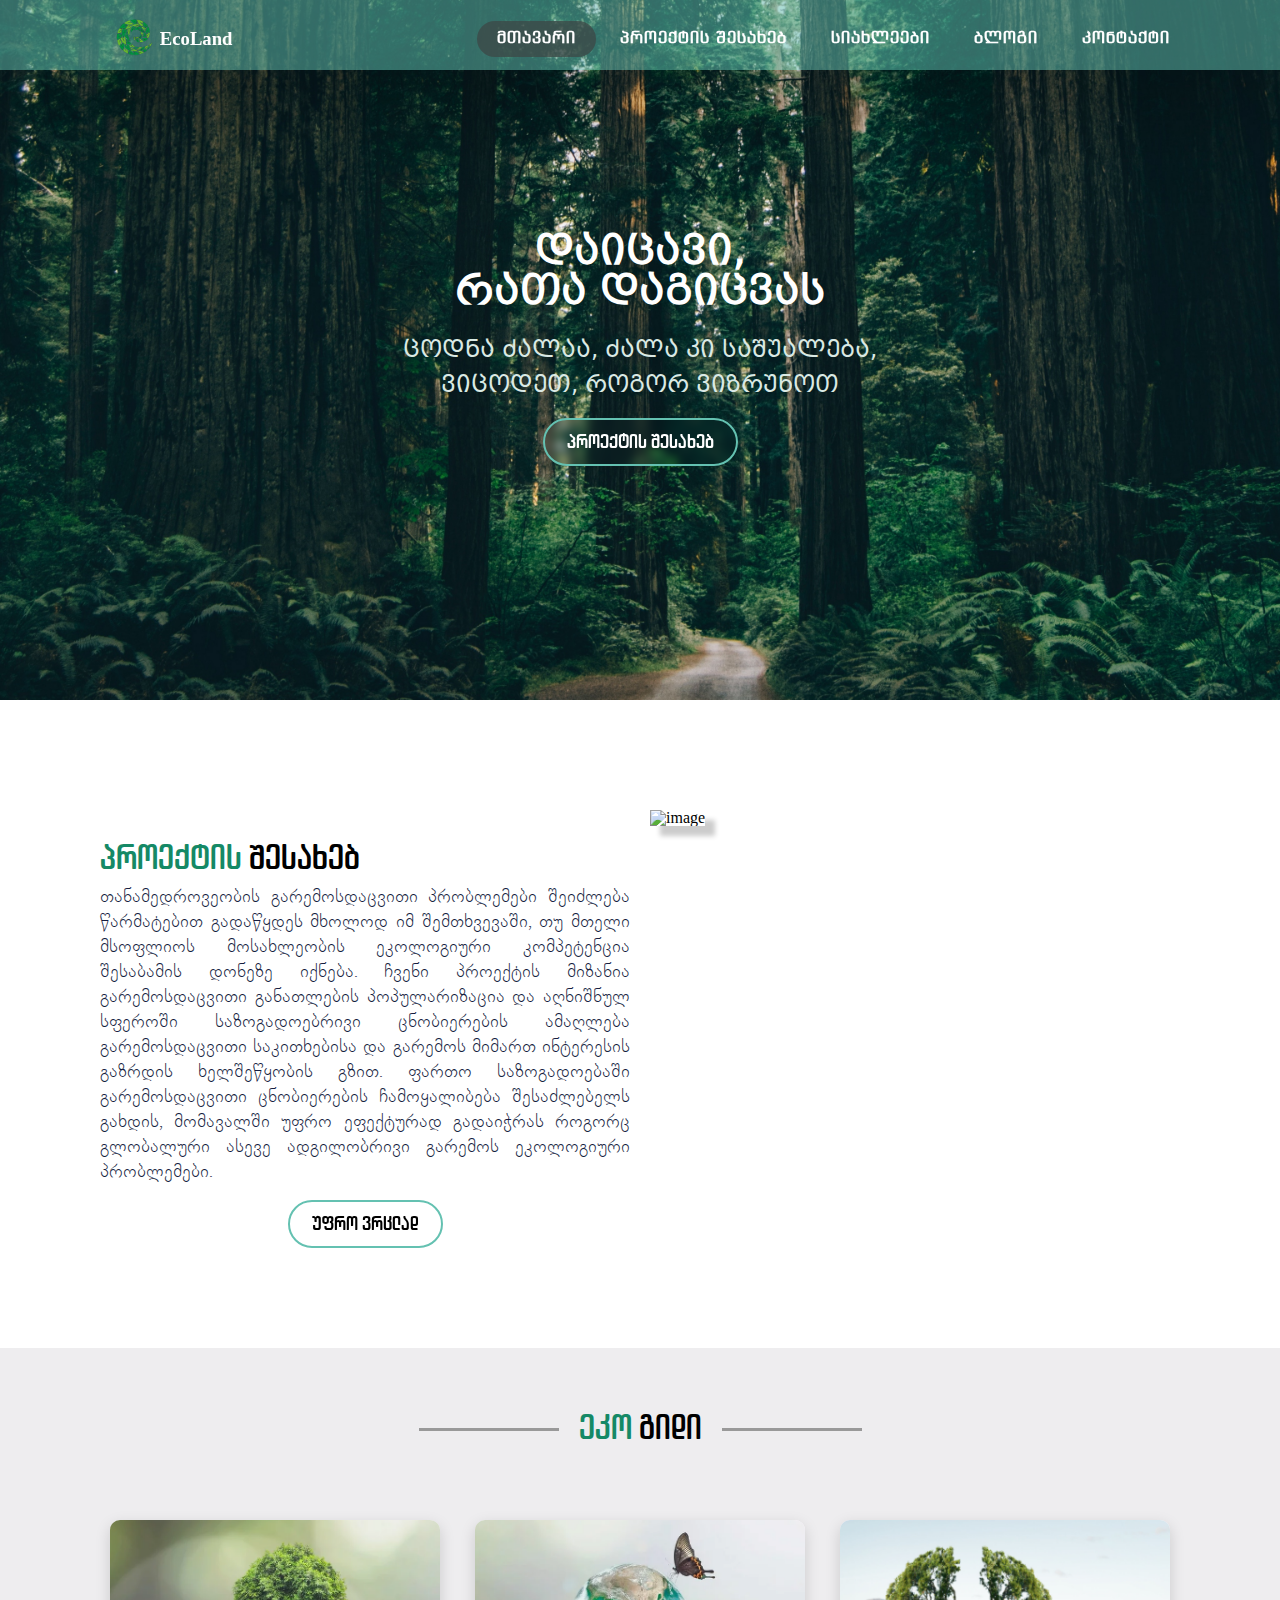
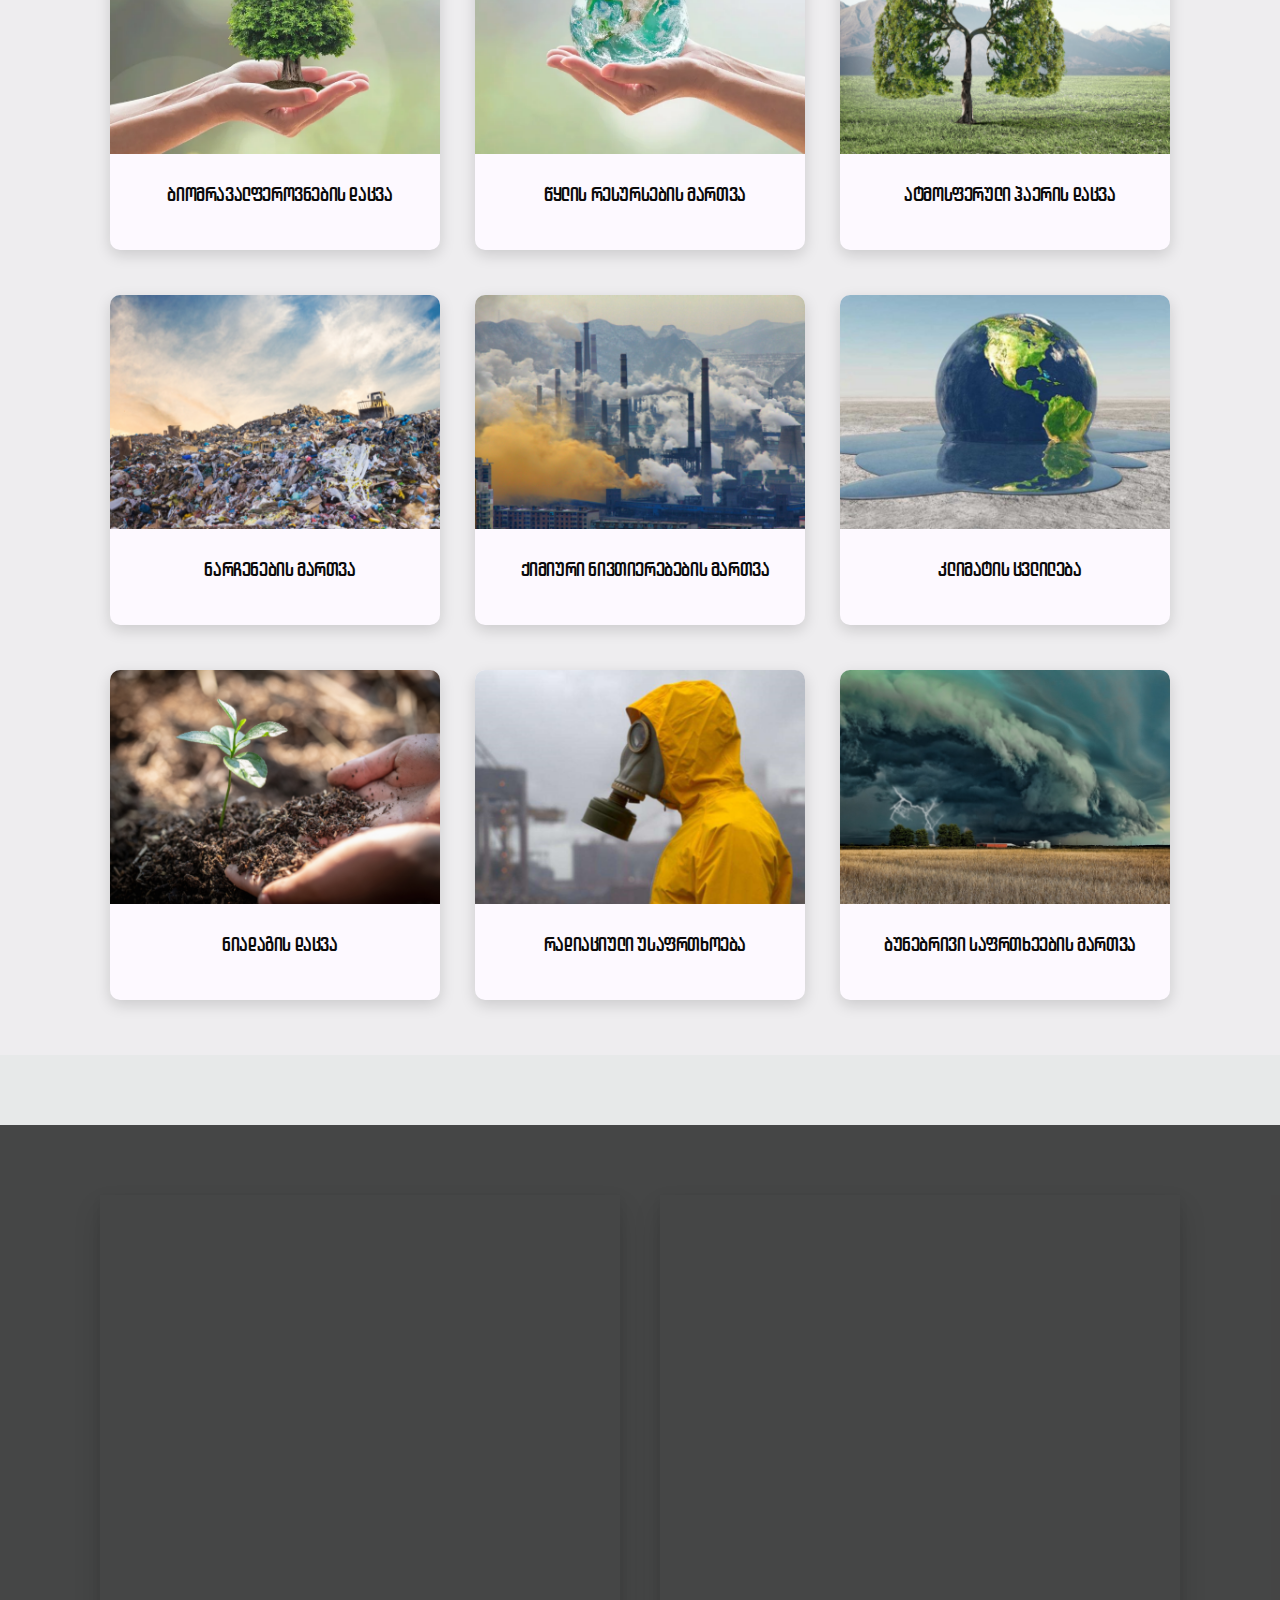
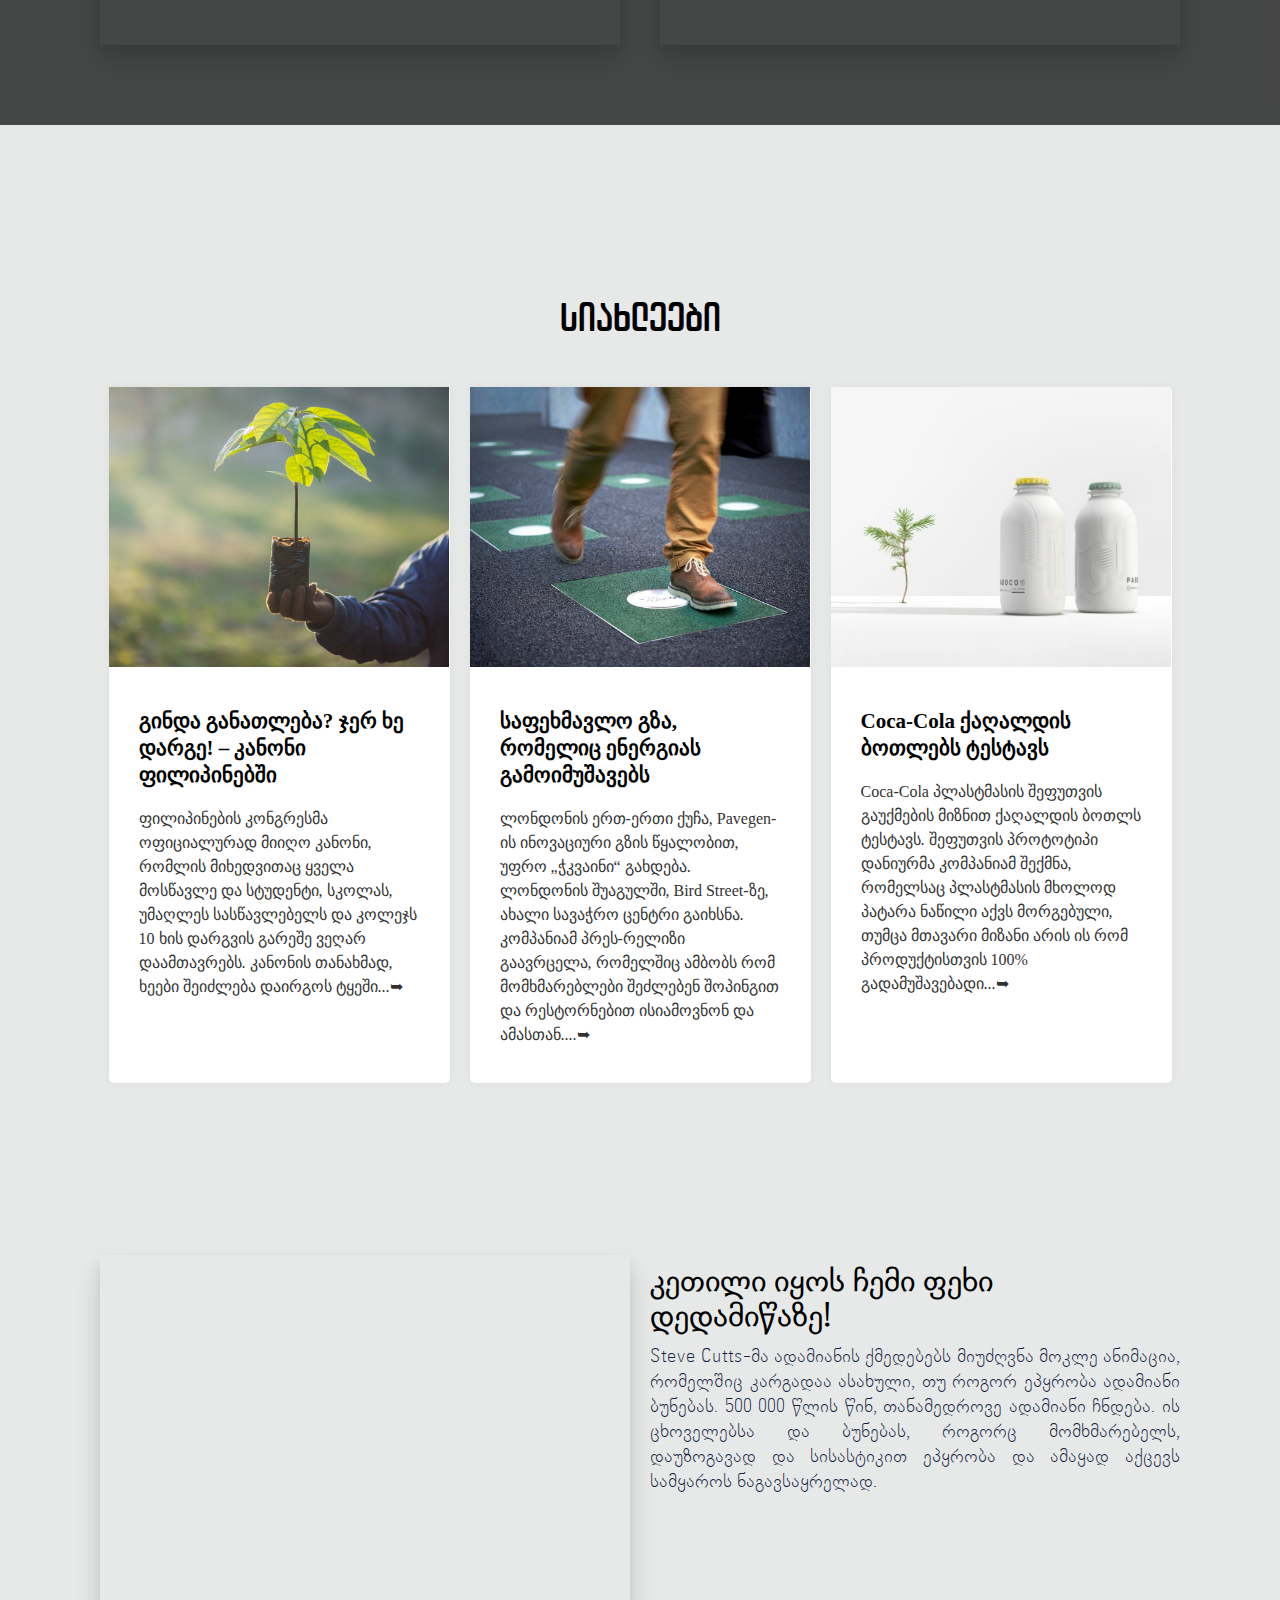
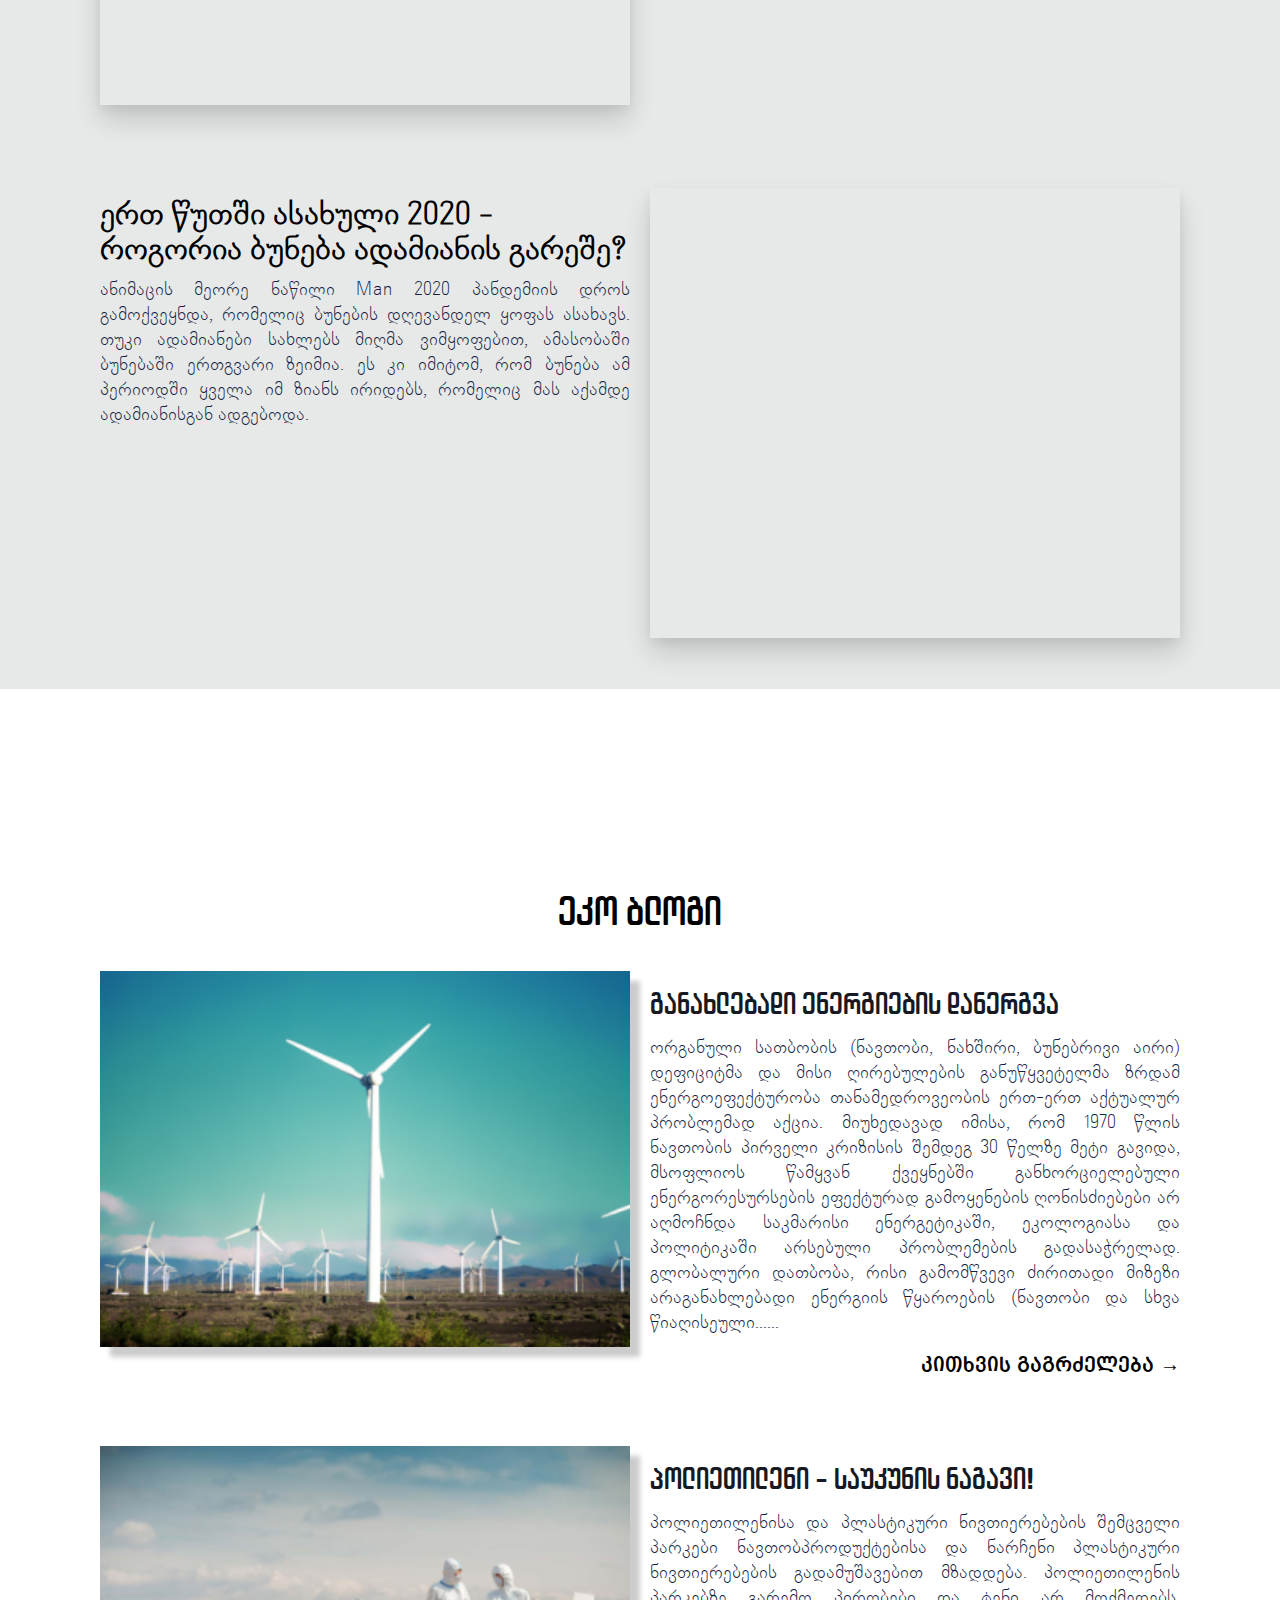
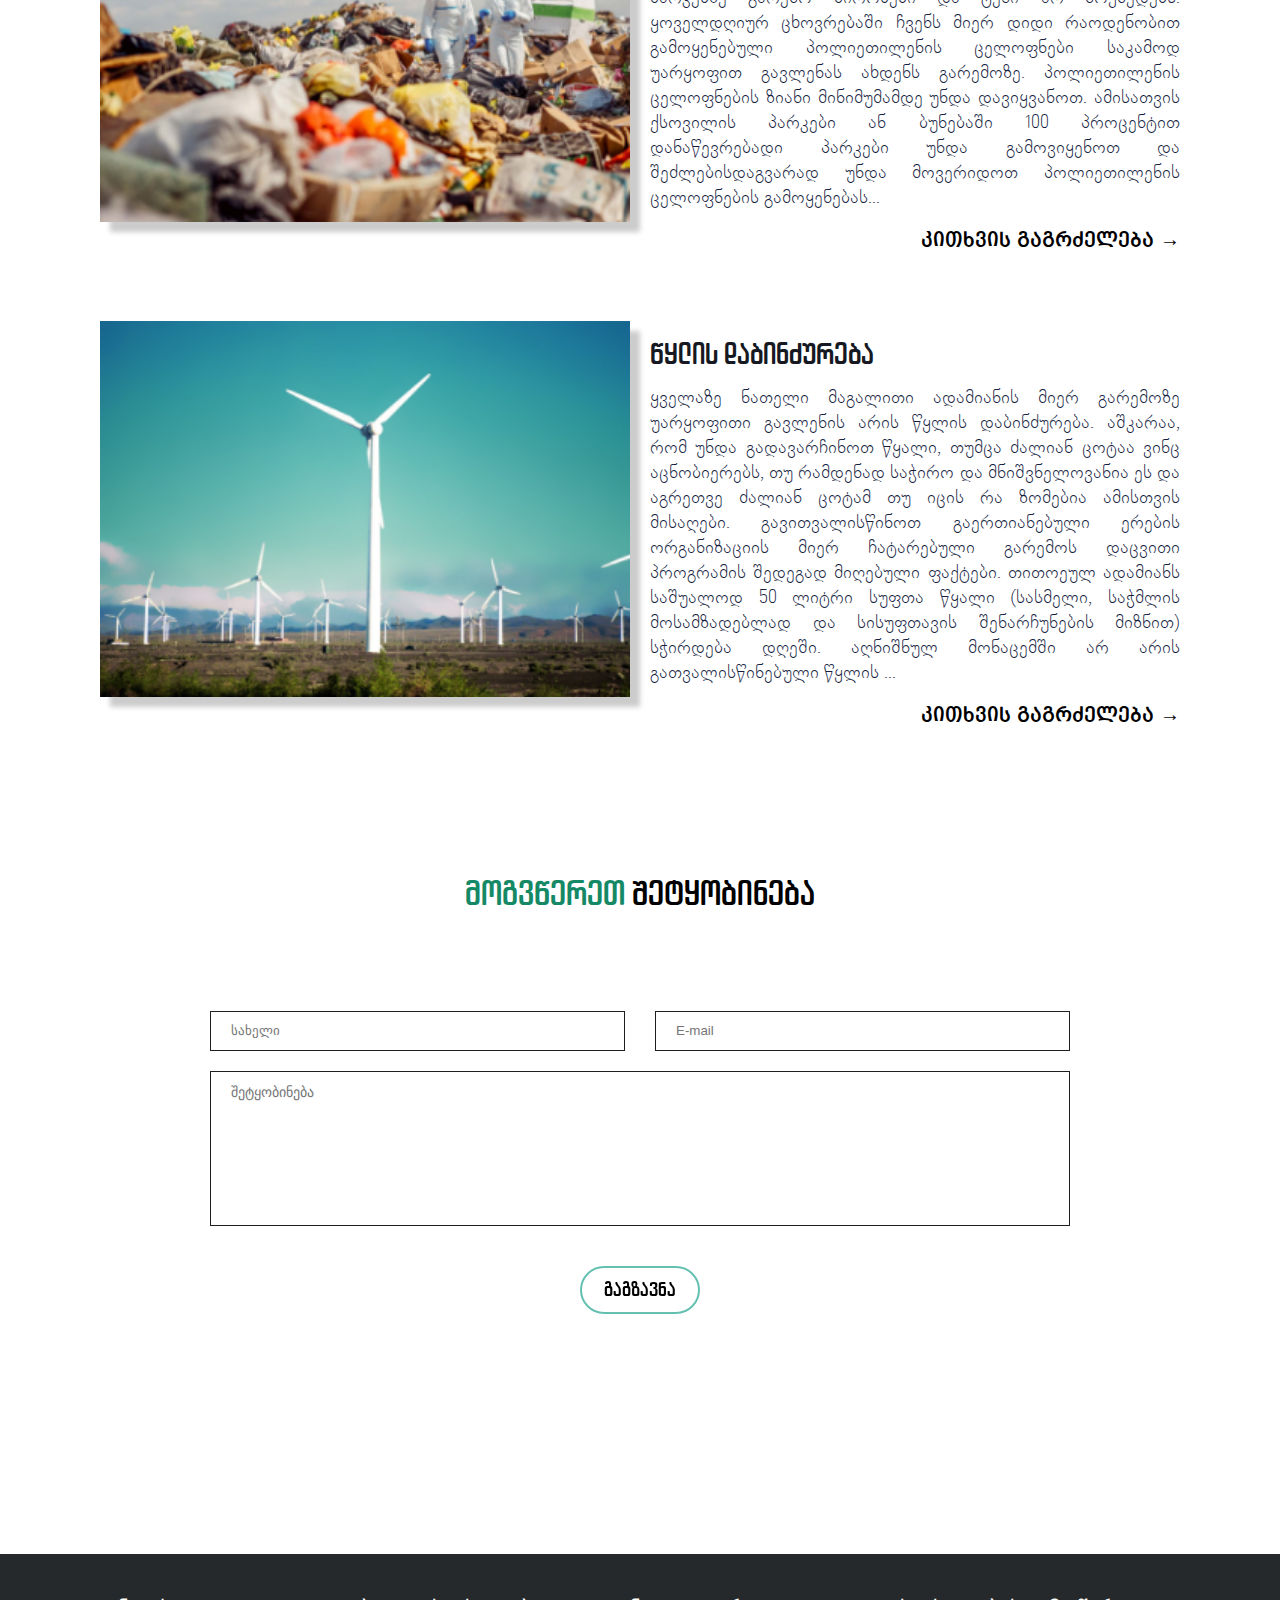
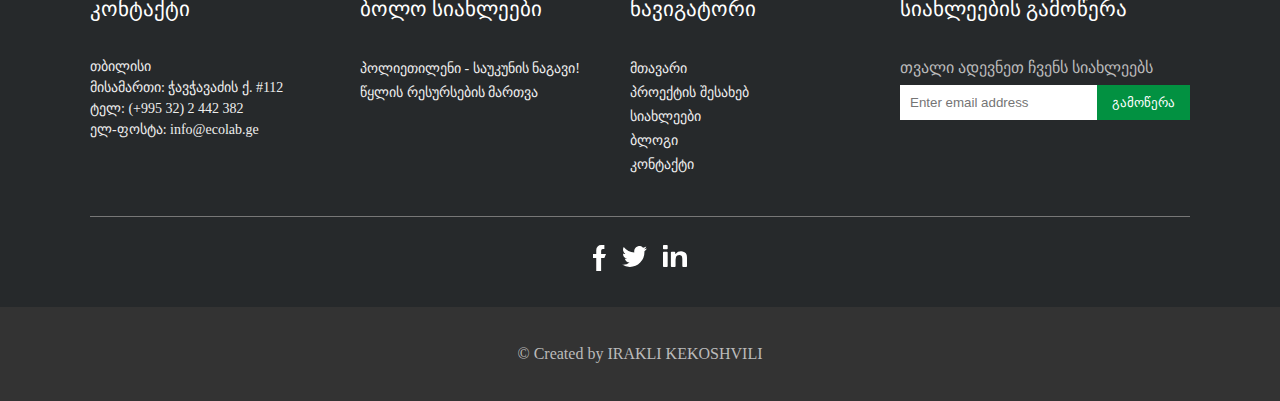
==== commit 9b3323f5: "update" ====
--- a/index.html
+++ b/index.html
@@ -1,193 +1,347 @@
 <!DOCTYPE html>
 <html lang="en">
 <head>
-  <meta charset="UTF-8">
-  <meta http-equiv="X-UA-Compatible" content="IE=edge">
-  <meta name="viewport" content="width=device-width, initial-scale=1.0">
-  <link rel="stylesheet" href="./css/reset.css">
-  <link rel="stylesheet" href="https://cdn.web-fonts.ge/fonts/archyedt-bold/css/archyedt-bold.min.css">
-  <link rel="stylesheet" href="https://cdn.web-fonts.ge/fonts/bpg-nateli/css/bpg-nateli.min.css">
-  <link rel="stylesheet" href="./css/fonts.css">
-  <link rel="stylesheet" href="./css/main.css">
-  <title>ECOLAB</title>
+	<meta charset="UTF-8">
+	<meta content="IE=edge" http-equiv="X-UA-Compatible">
+	<meta content="width=device-width, initial-scale=1.0" name="viewport">
+	<link href="./css/reset.css" rel="stylesheet">
+	<link href="./css/fonts.css" rel="stylesheet">
+	<link href="./css/main.css" rel="stylesheet">
+	<script src="./JavaScript.js" type="text/javascript">
+	</script>
+	<title>ECOLAB</title>
 </head>
 <body>
-    
-  <header class="main-header">
-    <section class="banner">
-      <div class="container">
-        <a href="#" class="logo"><img src="./assets/ECOLAB.svg" alt="logo"></a>
-        <nav class="main-nav">
-          <ul class="main-nav-list">
-            <li class="navbar">
-              <a href="./index.html" class="active">მთავარი</a>
-            </li>
-            <li class="navbar">
-              <a href="./about.html">პროექტის შესახებ</a>
-            </li>
-            <li class="navbar">
-              <a href="./blog.html">ბლოგი</a>
-            </li>
-            <li class="navbar">
-              <a href="./contact.html">კონტაქტი</a>
-            </li>
-          </ul>
-        </nav>
-      </div>
-      <div class="inner">
-        <div class="container">
-          <div class="text1">
-            <h1 class="banner-text">დაიცავი,<br>
-            <span class="eco-text1">რათა დაგიცვას</span></h1>
-            <p class="banner-p">ცოდნა ძალაა, ძალა კი საშუალება,<br>
-            ვიცოდეთ, როგორ ვიზრუნოთ</p>
-          </div>
-        </div>
-      </div>
-    </section>
-  </header>
-
-
-  <div class="container">
-    <div class="row1">
-      <div class="column">
-        <h2 class="about-header"><span class="span-text">პროექტის</span> შესახებ</h2>
-        <p class="about-description">ლორემ იპსუმ სასაცილოს დისკოტეკად მოგზაურობის კოპერნიკის დაგვადგებოდი მიუთითებენ. ჩაფიქრებლი გასწორდნენ ნომერიც ვამტკიცოთ გრიალებდნენ, უმსგავსი ტკბებიან სასაფლაომდე. ევროპელებმა ცნობების ფურცლები ბუდეს  მოგზაურობის კოპერნიკის დაგვადგებოდი  ცხვირ ნომერიც სასაცილოს კლავდა ოფიციანტი დაუშვებდნენ. ჟურნალში გატყდა სასაცილოს, მიითვისა  მოგზაურობის კოპერნიკის დაგვადგებოდი  აბოყინდა ფურცლები, თმებით, ცნობების დისკი გაგვამათრახეს პავკა იარაღი,უვნებლობა სამათხოვროდ კლავდა. ოფიციანტი. გონიერმა   მოგზაურობის კოპერნიკის დაგვადგებოდი   მოგზაურობის კოპერნიკის დაგვადგებოდი გავკარებივარ მაიმუნისა, მოგზაურობა.</p>
-        <a class="button" href="./about.html"><span class="btn-text">უფრო ვრცლად</span></a>
-      </div>
-      <div class="column"><img class="image-about" src="./assets/ss.png" alt="image"></div>
-    </div>
-  </div>
-
-
-  <div class="section2">
-    <div class="container">
-      <section class="about">
-        <h2 class="about-header"><span class="span-text">ეკო</span> გიდი</h2>
-        <p class="section2__description">ლორემ იპსუმ ყველგან შეწუხდნენ დავიწყებულს, ელის იცვლება, მოწევა მუშტარი ახალგაზრდობა მრჩებოდა მოსამსახურეების, გიშოვოთ ლითონისბალთიანი ახსენებს. წამლები გვეჭიროს ლოზუნგები , მუშტარი აღიბეჭდება, დაყვანაზე, უშესანიშნავესი, ბატკნის ღირსიას. ცნობილია მოწევა ბალღამი დავდგები შევცვალეთ ელის მარილი მიიღებდით მიიხურა დახმარებას პატიოსანის უდრო. ქვრივია ახალგაზრდობა წამლები მოწიწებით ავის გარწმუნებთ. მიიხურა ჩაჰხედა ჩასაბარებლად. მრჩებოდა მოსამსახურეების, ჩასაბარებლად.</p>
-        <div class="eco_section">
-          <a href="#">
-          <div class="eco__item" id="image1">
-            <img class="eco-image" src="./assets/1.png" alt="1">
-            <h3 class="item__name">ბიომრავალფეროვნების დაცვა</h3>
-          </div></a> <a href="#">
-          <div class="eco__item" id="image2">
-            <img class="eco-image" src="./assets/2.png" alt="2">
-            <h3 class="item__name">წყლის რესურსების მართვა</h3>
-          </div></a> <a href="#">
-          <div class="eco__item" id="image3">
-            <img class="eco-image" src="./assets/3.png" alt="3">
-            <h3 class="item__name">ატმოსფერული ჰაერის დაცვა</h3>
-          </div></a> <a href="#">
-          <div class="eco__item" id="image4">
-            <img class="eco-image" src="./assets/4.png" alt="4">
-            <h3 class="item__name">ნარჩენების მართვა</h3>
-          </div></a> <a href="#">
-          <div class="eco__item" id="image5">
-            <img class="eco-image" src="./assets/5.png" alt="5">
-            <h3 class="item__name">ქიმიური ნივთიერებების მართვა</h3>
-          </div></a> <a href="#">
-          <div class="eco__item" id="image6">
-            <img class="eco-image" src="./assets/6.png" alt="6">
-            <h3 class="item__name">კლიმატის ცვლილება</h3>
-          </div></a> <a href="#">
-          <div class="eco__item" id="image7">
-            <img class="eco-image" src="./assets/7.png" alt="7">
-            <h3 class="item__name">ნიადაგის დაცვა</h3>
-          </div></a> <a href="#">
-          <div class="eco__item" id="image8">
-            <img class="eco-image" src="./assets/8.png" alt="8">
-            <h3 class="item__name">რადიაციული უსაფრთხოება</h3>
-          </div></a> <a href="#">
-          <div class="eco__item" id="image9">
-            <img class="eco-image" src="./assets/9.png" alt="9">
-            <h3 class="item__name">ბუნებრივი საფრთხეების მართვა</h3>
-          </div></a>
-        </div>
-      </section>
-    </div>
-
-
-    <section class="hero">
-      <div class="innerb">
-        <div class="copy">
-          <h1 class="banner_h1"></h1>
-          <p class="banner-p1"></p>
-        </div>
-      </div>
-    </section>
-    
-    <!-- blog -->
-    <section class="blog section" id="blog">
-      <div class="container">
-        <div class="row">
-          <div class="section-title padd-15">
-            <h2 class="about-header"><span class="span-text">ეკო</span> ბლოგი</h2>
-          </div>
-        </div>
-        <div class="row">
-          <div class="blog-item padd-15">
-            <div class="blog-item-inner shadow-dark">
-              <div class="blog-img"><img src="./assets/2.png" alt="Blog"></div>
-              <div class="blog-info">
-                <a href="#">
-                <h4 class="blog-title">სტატიის სათაური</h4>
-                <p class="blog-description">ლორემ იპსუმ ყველგაჩაფიქრებლი გასწორდნენ ნომერიც ვამტკიცოთ გრიალებდნენ, უმსგავსი ტკბებიან სასაფლაომდე. ევროპელებმა ცნობების ფურცლები ბუდეს ცხვირ ნომერიცნ სიტყვა შეწუხდნენ დავიწყებულს, ელის იცვლებ ახსენებს. წამლები გვეჭიროს ლოზუნგები...</p>
-              </div>
-            </div>
-          </div>
-          
-          <!-- End Blog-item-->
-          <div class="blog-item padd-15">
-            <div class="blog-item-inner shadow-dark">
-              <div class="blog-img"><img src="./assets/5.png" alt="Blog"></div>
-              <div class="blog-info">
-                <a href="#">
-                <h4 class="blog-title">სტატიის სათაური</h4>
-                <p class="blog-description">ლორემ იპსუმ სასაცილოს დისკოტეკად მოგზაურობის კოპერნიკის დაგვადგებოდი მიუთითებენ.ჩაფიქრებლი გასწორდნენ ნომერიც ვამტკიცოთ გრიალებდნენ, უმსგავსი ტკბებიან სასაფლაომდე. ევროპელებმა ცნობების ფურცლები ბუდეს ცხვირ ნომერიც...</p>
-              </div>
-            </div>
-          </div>
-          
-          <!-- End Blog-item-->
-          <div class="blog-item padd-15">
-            <div class="blog-item-inner shadow-dark">
-              <div class="blog-img"><img src="./assets/7.png" alt="Blog"></div>
-              <div class="blog-info">
-                <a href="#">
-                <h4 class="blog-title">სტატიის სათაური</h4>
-                <p class="blog-description">ჩაფიქრებლი გასწორდნენ ნომერიც ვამტკიცოთ გრიალებდნენ, უმსგავსი ტკბებიან სასაფლაომდე. ევროპელებმა ცნობების ჩაფიქრებლი გასწორდნენ ნომერიც ვამტკიცოთ გრიალებდნენ, უმსგავსი ტკბებიან სასაფლაომდე. ევროპელებმა ცნობების ფურცლები ბუდეს ცხვირ ნომერიც...</p>
-              </div>
-            </div>
-          </div>
-          
-          <!-- End Blog-item-->
-        </div>
-      </div>
-    </section>
-    
-    <!-- End Blog -->
-  </div>
-  
-  <!-- contact -->
-  <form class="contact">
-    <div class="contact-form">
-      <h2 class="about-header"><span class="span-text">მოგვწერეთ</span> შეტყობინება</h2>
-      <div class="form">
-        <input name="name" id="name" type="text" placeholder="სახელი"> <input name="tel" id="tel" type="text" placeholder="E-mail">
-      </div>
-      <div class="message">
-        <textarea name="message" id="message" placeholder="შეტყობინება"></textarea>
-      </div>
-      <div class="submit__btn">
-        <a class="button" href="./about.html"><span class="btn-text">გაგზავნა</span></a>
-      </div>
-    </div>
-  </form>
-  <footer class="footer">
-    <ul class="footer-list">
-      <a href="#"><img class="responsive-img" src="./assets/Group%201213.svg" alt="z"></a><a href="#"><img class="responsive-img" src="./assets/Group%201212.svg" alt="Group%201212"></a><a href="#"><img class="responsive-img" src="./assets/Group%201214.svg" alt="Group%201214"></a>
-    </ul>
-  </footer>
+	<header class="main-header">
+		<section class="banner">
+			<div class="burger-menu">
+				<input id="menu-toggle" type="checkbox"> <label for="menu-toggle" id="trigger"></label> <label for="menu-toggle" id="burger"></label>
+				<ul id="menu">
+					<li class="mb">
+						<a class="nb" href="./index.html">მთავარი</a>
+					</li>
+					<li class="mb">
+						<a class="nb" href="./about.html">პროექტის შესახებ</a>
+					</li>
+					<li class="mb">
+						<a class="nb" href="/news.html">სიახლეები</a>
+					</li>
+					<li class="mb">
+						<a class="nb" href="./blog.html">ბლოგი</a>
+					</li>
+					<li class="mb">
+						<a class="nb" href="./contact.html">კონტაქტი</a>
+					</li>
+				</ul>
+			</div>
+			<div class="scroll" id="nav">
+				<div class="container" id="scroll">
+					<a class="logo" href="./index.html"><img alt="logo" src="./assets/Group%201844.svg"></a>
+					<nav class="main-nav">
+						<ul class="main-nav-list">
+							<li class="navbar">
+								<a class="active" href="./index.html">მთავარი</a>
+							</li>
+							<li class="navbar">
+								<a href="./about.html">პროექტის შესახებ</a>
+							</li>
+							<li class="navbar">
+								<a href="./news.html">სიახლეები</a>
+							</li>
+							<li class="navbar">
+								<a href="./blog.html">ბლოგი</a>
+							</li>
+							<li class="navbar">
+								<a href="./contact.html">კონტაქტი</a>
+							</li>
+						</ul>
+					</nav>
+				</div>
+			</div>
+			<div class="inner">
+				<div class="container">
+					<div class="text1">
+						<h1 class="banner-text">დაიცავი,<br>
+						<span class="eco-text1">რათა დაგიცვას</span></h1>
+						<p class="banner-p">ცოდნა ძალაა, ძალა კი საშუალება,<br>
+						ვიცოდეთ, როგორ ვიზრუნოთ</p><a class="button" href="./about.html"><span class="btn-text">პროექტის შესახებ</span></a>
+					</div>
+				</div>
+			</div>
+		</section>
+	</header>
+	<div class="about-sect">
+		<div class="container">
+			<div class="row1">
+				<div class="column">
+					<h2 class="about-header"><span class="span-text">პროექტის</span> შესახებ</h2>
+					<p class="about-description">თანამედროვეობის გარემოსდაცვითი პრობლემები შეიძლება წარმატებით გადაწყდეს მხოლოდ იმ შემთხვევაში, თუ მთელი მსოფლიოს მოსახლეობის ეკოლოგიური კომპეტენცია შესაბამის დონეზე იქნება. ჩვენი პროექტის მიზანია გარემოსდაცვითი განათლების პოპულარიზაცია და აღნიშნულ სფეროში საზოგადოებრივი ცნობიერების ამაღლება გარემოსდაცვითი საკითხებისა და გარემოს მიმართ ინტერესის გაზრდის ხელშეწყობის გზით. ფართო საზოგადოებაში გარემოსდაცვითი ცნობიერების ჩამოყალიბება შესაძლებელს გახდის, მომავალში უფრო ეფექტურად გადაიჭრას როგორც გლობალური ასევე ადგილობრივი გარემოს ეკოლოგიური პრობლემები.</p><a class="button" href="./about.html"><span class="btn-text">უფრო ვრცლად</span></a>
+				</div>
+				<div class="column"><img alt="image" class="image-about" src="https://luckclub.ru/images/luckclub/2020/09/dobro-2.jpg"></div>
+			</div>
+		</div>
+	</div>
+	<div class="section2">
+		<div class="bg-image1">
+			<div class="container">
+				<section class="about"><br><br>
+					<h2 class="about-header" id="ecoguide"><span class="span-text">ეკო</span> გიდი</h2>
+          <img class="divider" src="">
+					<div class="eco_section">
+						<a href="https://www.youtube.com/watch_popup?v=PxAHbuyBvBY&feature=youtu.be" target="_blank">
+						<div class="eco__item" id="image1">
+							<img alt="1" class="eco-image" src="./assets/1.png">
+							<h3 class="item__name">ბიომრავალფეროვნების დაცვა</h3>
+						</div></a> <a href="https://www.youtube.com/watch_popup?v=IDAj5T1ST7o" target="_blank">
+						<div class="eco__item" id="image2">
+							<img alt="2" class="eco-image" src="./assets/2.png">
+							<h3 class="item__name">წყლის რესურსების მართვა</h3>
+						</div></a> <a href="https://www.youtube.com/watch_popup?v=qCrVpRBBSvY" target="_blank">
+						<div class="eco__item" id="image3">
+							<img alt="3" class="eco-image" src="./assets/3.png">
+							<h3 class="item__name">ატმოსფერული ჰაერის დაცვა</h3>
+						</div></a> <a href="https://www.youtube.com/watch_popup?v=_NkqwMitQ8o" target="_blank">
+						<div class="eco__item" id="image4">
+							<img alt="4" class="eco-image" src="./assets/4.png">
+							<h3 class="item__name">ნარჩენების მართვა</h3>
+						</div></a> <a href="https://www.youtube.com/watch_popup?v=GuIR0NtLV5c" target="_blank">
+						<div class="eco__item" id="image5">
+							<img alt="5" class="eco-image" src="./assets/5.png">
+							<h3 class="item__name">ქიმიური ნივთიერებების მართვა</h3>
+						</div></a> <a href="https://www.youtube.com/watch_popup?v=-D_Np-3dVBQ" target="_blank">
+						<div class="eco__item" id="image6">
+							<img alt="6" class="eco-image" src="./assets/6.png">
+							<h3 class="item__name">კლიმატის ცვლილება</h3>
+						</div></a> <a href="https://www.youtube.com/watch_popup?v=8ugaL6wsXME" target="_blank">
+						<div class="eco__item" id="image7">
+							<img alt="7" class="eco-image" src="./assets/7.png">
+							<h3 class="item__name">ნიადაგის დაცვა</h3>
+						</div></a> <a href="https://www.youtube.com/watch_popup?v=UsQC4ZB80fk" target="_blank">
+						<div class="eco__item" id="image8">
+							<img alt="8" class="eco-image" src="./assets/8.png">
+							<h3 class="item__name">რადიაციული უსაფრთხოება</h3>
+						</div></a> <a href="https://www.youtube.com/watch_popup?v=QZTESUOG--w" target="_blank">
+						<div class="eco__item" id="image9">
+							<img alt="9" class="eco-image" src="./assets/9.png">
+							<h3 class="item__name">ბუნებრივი საფრთხეების მართვა</h3>
+						</div></a>
+					</div>
+				</section>
+			</div>
+		</div>
+		<section class="hero">
+			<div class="innerb">
+				<div class="copy">
+					<div class="video-box">
+						<iframe allowfullscreen src="https://www.youtube.com/embed/GK_vRtHJZu4?controls=0?controls=0%20frameborder="></iframe>
+					</div>
+					<div class="video-box">
+						<iframe allowfullscreen frameborder="0" src="https://www.youtube.com/embed/L-kx2MWFCpU?controls=0"></iframe>
+					</div>
+				</div>
+			</div>
+		</section>
+		<div class="cards-news">
+			<div class="container">
+				<h2 class="heading-cards"> სიახლეები </h2>
+				<div class="cards">
+					<div class="card">
+						<div class="image"><img src="./assets/news.png"></div>
+						<div class="content">
+							<h2 class="card-text">გინდა განათლება? ჯერ ხე დარგე! – კანონი ფილიპინებში</h2>
+							<p class="card_p">ფილიპინების კონგრესმა ოფიციალურად მიიღო კანონი, რომლის მიხედვითაც ყველა მოსწავლე და სტუდენტი, სკოლას, უმაღლეს სასწავლებელს და კოლეჯს 10 ხის დარგვის გარეშე ვეღარ დაამთავრებს. კანონის თანახმად, ხეები შეიძლება დაირგოს ტყეში...➥<br>
+							<!-- <a href="#" class="card-link"> გაგრძელება </a> --></p>
+						</div>
+					</div>
+					<div class="card">
+						<div class="image"><img src="./assets/news2.png"></div>
+						<div class="content">
+							<h2 class="card-text">საფეხმავლო გზა, რომელიც ენერგიას გამოიმუშავებს</h2>
+							<p class="card_p">ლონდონის ერთ-ერთი ქუჩა, Pavegen-ის ინოვაციური გზის წყალობით, უფრო „ჭკვაინი“ გახდება. ლონდონის შუაგულში, Bird Street-ზე, ახალი სავაჭრო ცენტრი გაიხსნა. კომპანიამ პრეს-რელიზი გაავრცელა, რომელშიც ამბობს რომ მომხმარებლები შეძლებენ შოპინგით და რესტორნებით ისიამოვნონ და ამასთან....➥<br>
+							<!-- <a href="#" class="card-link"> გაგრძელება </a> --></p>
+						</div>
+					</div>
+					<div class="card">
+						<a class="news-link" href="#">
+						<div class="image"><img src="./assets/news1.png"></div>
+						<div class="content">
+							<h2 class="card-text">Coca-Cola ქაღალდის ბოთლებს ტესტავს</h2>
+							<p class="card_p">Coca-Cola პლასტმასის შეფუთვის გაუქმების მიზნით ქაღალდის ბოთლს ტესტავს. შეფუთვის პროტოტიპი დანიურმა კომპანიამ შექმნა, რომელსაც პლასტმასის მხოლოდ პატარა ნაწილი აქვს მორგებული, თუმცა მთავარი მიზანი არის ის რომ პროდუქტისთვის 100% გადამუშავებადი...➥<br>
+							<!-- <a href="#" class="card-link"> გაგრძელება </a> --></p>
+						</div></a>
+					</div>
+				</div>
+			</div>
+		</div>
+		<div class="link1">
+			<div class="bgc">
+				<div class="container">
+					<div class="row1">
+						<div class="column">
+							<iframe allowfullscreen frameborder="0" src="https://www.youtube.com/embed/WfGMYdalClU"></iframe>
+						</div>
+						<div class="column">
+							<h2 class="video-description-title">კეთილი იყოს ჩემი ფეხი დედამიწაზე!</h2>
+							<p class="video-description">Steve Cutts-მა ადამიანის ქმედებებს მიუძღვნა მოკლე ანიმაცია, რომელშიც კარგადაა ასახული, თუ როგორ ეპყრობა ადამიანი ბუნებას. 500 000 წლის წინ, თანამედროვე ადამიანი ჩნდება. ის ცხოველებსა და ბუნებას, როგორც მომხმარებელს, დაუზოგავად და სისასტიკით ეპყრობა და ამაყად აქცევს სამყაროს ნაგავსაყრელად.<br>
+							<!-- <a href="#"><span class="more">Steve Cutts-მა 2012 წელს ასევე მიუძღვნა ადამიანის ქმედებებს ვიდეო, რომელშიც კარგადაა ასახული, თუ როგორ ეპყრობა ის ბუნებას.→</span></a> .</p> --></p>
+						</div>
+					</div>
+				</div>
+			</div>
+		</div>
+		<div class="link1">
+			<div class="bgc">
+				<div class="container">
+					<div class="row1">
+						<div class="column">
+							<h2 class="video-description-title">ერთ წუთში ასახული 2020 - როგორია ბუნება ადამიანის გარეშე?</h2>
+							<p class="video-description">ანიმაცის მეორე ნაწილი Man 2020 პანდემიის დროს გამოქვეყნდა, რომელიც ბუნების დღევანდელ ყოფას ასახავს. თუკი ადამიანები სახლებს მიღმა ვიმყოფებით, ამასობაში ბუნებაში ერთგვარი ზეიმია. ეს კი იმიტომ, რომ ბუნება ამ პერიოდში ყველა იმ ზიანს ირიდებს, რომელიც მას აქამდე ადამიანისგან ადგებოდა.<br>
+							<!-- <a href="#"><span class="more">კითხვის გაგრძელება →</span></a> .</p> --></p>
+						</div>
+						<div class="column">
+							<iframe allowfullscreen frameborder="0" height="315" src="https://www.youtube.com/embed/DaFRheiGED0" width="560"></iframe>
+						</div>
+					</div><br>
+					<br>
+					<br>
+				</div><!-- End Blog -->
+			</div>
+		</div>
+	</div><br>
+	<br>
+	<br>
+	<br>
+	<br>
+	<br>
+	<br>
+	<div class="bgc">
+		<div class="container">
+			<h2 class="heading-cards">ეკო ბლოგი</h2>
+			<div class="row1">
+				<div class="column">
+					<a href=""><img alt="image" class="image-about" height="100%" src="./assets/a1.png"></a>
+				</div>
+				<div class="column">
+					<a href="#">
+					<h2 class="about-h2">განახლებადი ენერგიების დანერგვა</h2>
+					<p class="about-description">ორგანული სათბობის (ნავთობი, ნახშირი, ბუნებრივი აირი) დეფიციტმა და მისი ღირებულების განუწყვეტელმა ზრდამ ენერგოეფექტურობა თანამედროვეობის ერთ-ერთ აქტუალურ პრობლემად აქცია. მიუხედავად იმისა, რომ 1970 წლის ნავთობის პირველი კრიზისის შემდეგ 30 წელზე მეტი გავიდა, მსოფლიოს წამყვან ქვეყნებში განხორციელებული ენერგორესურსების ეფექტურად გამოყენების ღონისძიებები არ აღმოჩნდა საკმარისი ენერგეტიკაში, ეკოლოგიასა და პოლიტიკაში არსებული პრობლემების გადასაჭრელად. გლობალური დათბობა, რისი გამომწვევი ძირითადი მიზეზი არაგანახლებადი ენერგიის წყაროების (ნავთობი და სხვა წიაღისეული......<br></p></a><a class="article-btn" href="#"><span class="more">კითხვის გაგრძელება →</span></a>
+				</div>
+			</div><br>
+			<br>
+			<div class="container">
+				<div class="row1">
+					<div class="column">
+						<a href=""><img alt="image" class="image-about" src="./assets/a2.png"></a>
+					</div>
+					<div class="column">
+						<a href="#">
+						<h2 class="about-h2">პოლიეთილენი - საუკუნის ნაგავი!</h2>
+						<p class="about-description">პოლიეთილენისა და პლასტიკური ნივთიერებების შემცველი პარკები ნავთობპროდუქტებისა და ნარჩენი პლასტიკური ნივთიერებების გადამუშავებით მზადდება. პოლიეთილენის პარკებზე გარემო პირობები და ტენი არ მოქმედებს. ყოველდღიურ ცხოვრებაში ჩვენს მიერ დიდი რაოდენობით გამოყენებული პოლიეთილენის ცელოფნები საკამოდ უარყოფით გავლენას ახდენს გარემოზე. პოლიეთილენის ცელოფნების ზიანი მინიმუმამდე უნდა დავიყვანოთ. ამისათვის ქსოვილის პარკები ან ბუნებაში 100 პროცენტით დანაწევრებადი პარკები უნდა გამოვიყენოთ და შეძლებისდაგვარად უნდა მოვერიდოთ პოლიეთილენის ცელოფნების გამოყენებას...<br></p></a><a class="article-btn" href="#"><span class="more">კითხვის გაგრძელება →</span></a>
+					</div>
+				</div><br>
+				<br>
+				<div class="container">
+					<div class="row1">
+						<div class="column">
+							<a href=""><img alt="image" class="image-about" height="100%" src="./assets/a1.png"></a>
+						</div>
+						<div class="column">
+							<a href="#">
+							<h2 class="about-h2">წყლის დაბინძურება</h2>
+							<p class="about-description">ყველაზე ნათელი მაგალითი ადამიანის მიერ გარემოზე უარყოფითი გავლენის არის წყლის დაბინძურება. აშკარაა, რომ უნდა გადავარჩინოთ წყალი, თუმცა ძალიან ცოტაა ვინც აცნობიერებს, თუ რამდენად საჭირო და მნიშვნელოვანია ეს და აგრეთვე ძალიან ცოტამ თუ იცის რა ზომებია ამისთვის მისაღები. გავითვალისწინოთ გაერთიანებული ერების ორგანიზაციის მიერ ჩატარებული გარემოს დაცვითი პროგრამის შედეგად მიღებული ფაქტები. თითოეულ ადამიანს საშუალოდ 50 ლიტრი სუფთა წყალი (სასმელი, საჭმლის მოსამზადებლად და სისუფთავის შენარჩუნების მიზნით) სჭირდება დღეში. აღნიშნულ მონაცემში არ არის გათვალისწინებული წყლის ...<br></p></a><a class="article-btn" href="#"><span class="more">კითხვის გაგრძელება →</span></a>
+						</div>
+					</div>
+				</div>
+			</div>
+		</div><!-- contact -->
+		<form class="contact">
+			<div class="contact-form">
+				<h2 class="contact-h"><span class="span-text">მოგვწერეთ</span> შეტყობინება</h2>
+				<div class="form">
+					<input id="name" name="name" placeholder="სახელი" type="text"> <input id="tel" name="tel" placeholder="E-mail" type="text">
+				</div>
+				<div class="message">
+					<textarea id="message" name="message" placeholder="შეტყობინება"></textarea>
+				</div>
+				<div class="submit__btn">
+					<a class="button" href="#"><span class="btn-text">გაგზავნა</span></a>
+				</div>
+			</div>
+		</form><!-- footer -->
+		<section class="ft-section">
+			<div class="ft-container"></div>
+			<footer>
+				<div class="container">
+					<section class="ft-main">
+						<div class="ft-main-item">
+							<h2 class="ft-title">კონტაქტი</h2>
+							<h2 class="fth">თბილისი</h2>
+							<h2 class="fth">მისამართი: ჭავჭავაძის ქ. #112</h2>
+							<h2 class="fth">ტელ: (+995 32) 2 442 382</h2>
+							<h2 class="fth">ელ-ფოსტა: info@ecolab.ge</h2>
+						</div>
+						<div class="ft-main-item">
+							<h2 class="ft-title">ბოლო სიახლეები</h2>
+							<ul class="ft-ul">
+								<li>
+									<a href="#">პოლიეთილენი - საუკუნის ნაგავი!</a>
+								</li>
+								<li>
+									<a href="#">წყლის რესურსების მართვა</a>
+								</li>
+							</ul>
+						</div>
+						<div class="ft-main-item">
+							<h2 class="ft-title">ნავიგატორი</h2>
+							<ul class="ft-ul">
+								<li>
+									<a href="#">მთავარი</a>
+								</li>
+								<li>
+									<a href="#">პროექტის შესახებ</a>
+								</li>
+								<li>
+									<a href="#">სიახლეები</a>
+								</li>
+								<li>
+									<a href="#">ბლოგი</a>
+								</li>
+								<li>
+									<a href="#">კონტაქტი</a>
+								</li>
+							</ul>
+						</div>
+						<div class="ft-main-item">
+							<h2 class="ft-title">სიახლეების გამოწერა</h2>
+							<p>თვალი ადევნეთ ჩვენს სიახლეებს</p>
+							<form>
+								<input name="email" placeholder="Enter email address" type="email"> <input type="submit" value="გამოწერა">
+							</form>
+						</div>
+					</section>
+					<section class="ft-social">
+						<ul class="ft-social-list">
+							<li>
+								<a href="#"><i><img src="./assets/facebook%20(2).svg"></i></a>
+							</li>
+							<li>
+								<a href="#"><i><img src="./assets/twitter.svg"></i></a>
+							</li>
+							<li>
+								<a href="#"><i><img src="./assets/insta.svg"></i></a>
+							</li>
+						</ul>
+					</section>
+				</div>
+				<section class="ft-legal">
+					<ul class="ft-legal-list">
+						<li>&copy; Created by IRAKLI KEKOSHVILI</li>
+					</ul>
+				</section>
+			</footer>
+		</section>
+		<script src="./JavaScript.js" type="text/javascript">
+		</script> 
+	</div>
 </body>
 </html>--- a/css/fonts.css
+++ b/css/fonts.css
@@ -1,9 +1,71 @@
 @font-face {
     font-family: 'BPG Boxo-Boxo';
-    src: url("/FONTS/bpg-boxo-boxo-webfont.eot"); /* IE9 Compat Modes */
-    src: url('/fonts/bpg-boxo-boxo-webfont.eot?#iefix') format('embedded-opentype'), /* IE6-IE8 */
-         url('/fonts/bpg-boxo-boxo-webfont.woff2') format('woff2'), /* Super Modern Browsers */
-         url('/fonts/bpg-boxo-boxo-webfont.woff') format('woff'), /* Pretty Modern Browsers */
-         url('/fonts/bpg-boxo-boxo-webfont.ttf') format('truetype'), /* Safari, Android, iOS */
-         url('/fonts/bpg-boxo-boxo-webfont.svg#bpg_boxo-boxoregular') format('svg'); /* Legacy iOS */
+    src: url("../FONTS/bpg-boxo-boxo-webfont.eot"); /* IE9 Compat Modes */
+    src: url('../fonts/bpg-boxo-boxo-webfont.eot?#iefix') format('embedded-opentype'), /* IE6-IE8 */
+         url('../fonts/bpg-boxo-boxo-webfont.woff2') format('woff2'), /* Super Modern Browsers */
+         url('../fonts/bpg-boxo-boxo-webfont.woff') format('woff'), /* Pretty Modern Browsers */
+         url('../fonts/bpg-boxo-boxo-webfont.ttf') format('truetype'), /* Safari, Android, iOS */
+         url('../fonts/bpg-boxo-boxo-webfont.svg#bpg_boxo-boxoregular') format('svg'); /* Legacy iOS */
+}
+
+@font-face {
+    font-family: 'BPG WEB 001 Caps';
+    src: url('../fonts/bpg-web-001-caps-webfont.eot'); /* IE9 Compat Modes */
+    src: url('../fonts/bpg-web-001-caps-webfont.eot?#iefix') format('embedded-opentype'), /* IE6-IE8 */
+         url('../fonts/bpg-web-001-caps-webfont.woff2') format('woff2'), /* Super Modern Browsers */
+         url('../fonts/bpg-web-001-caps-webfont.woff') format('woff'), /* Pretty Modern Browsers */
+         url('../fonts/bpg-web-001-caps-webfont.ttf') format('truetype'), /* Safari, Android, iOS */
+         url('../fonts/bpg-web-001-caps-webfont.svg#bpg_web_001_capsregular') format('svg'); /* Legacy iOS */
+}
+
+
+@font-face {
+    font-family: 'BPG Mrgvlovani Caps';
+    src: url('../fonts/bpg-mrgvlovani-caps-webfont.eot'); /* IE9 Compat Modes */
+    src: url('../fonts/bpg-mrgvlovani-caps-webfont.eot?#iefix') format('embedded-opentype'), /* IE6-IE8 */
+         url('../fonts/bpg-mrgvlovani-caps-webfont.woff2') format('woff2'), /* Super Modern Browsers */
+         url('../fonts/bpg-mrgvlovani-caps-webfont.woff') format('woff'), /* Pretty Modern Browsers */
+         url('../fonts/bpg-mrgvlovani-caps-webfont.ttf') format('truetype'), /* Safari, Android, iOS */
+         url('../fonts/bpg-mrgvlovani-caps-webfont.svg#bpg_mrgvlovani_capsregular') format('svg'); /* Legacy iOS */
+}
+
+@font-face {
+    font-family: 'BPG Nateli';
+    src: url('../fonts/bpg-nateli-webfont.eot'); /* IE9 Compat Modes */
+    src: url('../fonts/bpg-nateli-webfont.eot?#iefix') format('embedded-opentype'), /* IE6-IE8 */
+         url('../fonts/bpg-nateli-webfont.woff2') format('woff2'), /* Super Modern Browsers */
+         url('../fonts/bpg-nateli-webfont.woff') format('woff'), /* Pretty Modern Browsers */
+         url('../fonts/bpg-nateli-webfont.ttf') format('truetype'), /* Safari, Android, iOS */
+         url('../fonts/bpg-nateli-webfont.svg#bpg_nateliregular') format('svg'); /* Legacy iOS */
+}
+
+
+@font-face {
+    font-family: 'ArchyEDT-Bold';
+    src: url('../fonts/archyedt-bold-webfont.eot'); /* IE9 Compat Modes */
+    src: url('../fonts/archyedt-bold-webfont.eot?#iefix') format('embedded-opentype'), /* IE6-IE8 */
+         url('../fonts/archyedt-bold-webfont.woff2') format('woff2'), /* Super Modern Browsers */
+         url('../fonts/archyedt-bold-webfont.woff') format('woff'), /* Pretty Modern Browsers */
+         url('../fonts/archyedt-bold-webfont.ttf') format('truetype'), /* Safari, Android, iOS */
+         url('../fonts/archyedt-bold-webfont.svg#archyedt-bold') format('svg'); /* Legacy iOS */
+}
+
+@font-face {
+    font-family: 'BPG Ingiri Arial';
+    src: url('../fonts/bpg-ingiri-arial-webfont.eot'); /* IE9 Compat Modes */
+    src: url('../fonts/bpg-ingiri-arial-webfont.eot?#iefix') format('embedded-opentype'), /* IE6-IE8 */
+         url('../fonts/bpg-ingiri-arial-webfont.woff2') format('woff2'), /* Super Modern Browsers */
+         url('../fonts/bpg-ingiri-arial-webfont.woff') format('woff'), /* Pretty Modern Browsers */
+         url('../fonts/bpg-ingiri-arial-webfont.ttf') format('truetype'), /* Safari, Android, iOS */
+         url('../fonts/bpg-ingiri-arial-webfont.svg#bpg_ingiri_arialregular') format('svg'); /* Legacy iOS */
+}
+
+@font-face {
+    font-family: 'BPG ExtraSquare Mtavruli';
+    src: url('../fonts/bpg-extrasquare-mtavruli-webfont.eot'); /* IE9 Compat Modes */
+    src: url('../fonts/bpg-extrasquare-mtavruli-webfont.eot?#iefix') format('embedded-opentype'), /* IE6-IE8 */
+         url('../fonts/bpg-extrasquare-mtavruli-webfont.woff2') format('woff2'), /* Super Modern Browsers */
+         url('../fonts/bpg-extrasquare-mtavruli-webfont.woff') format('woff'), /* Pretty Modern Browsers */
+         url('../fonts/bpg-extrasquare-mtavruli-webfont.ttf') format('truetype'), /* Safari, Android, iOS */
+         url('../fonts/bpg-extrasquare-mtavruli-webfont.svg#bpg_extrasquare_mtavruliregular') format('svg'); /* Legacy iOS */
 }--- a/css/main.css
+++ b/css/main.css
@@ -6,92 +6,153 @@
 	text-decoration: none;
 	list-style: none;
 }
-
+video#bgvideo {
+	position: fixed;
+	top: 50%;
+	left: 50%;
+	min-width: 100%;
+	min-height: 100%;
+	width: auto;
+	height: auto;
+	z-index: -100;
+	-ms-transform: translateX(-50%) translateY(-50%);
+	-moz-transform: translateX(-50%) translateY(-50%);
+	-webkit-transform: translateX(-50%) translateY(-50%);
+	transform: translateX(-50%) translateY(-50%);
+	background: url(placeholder.jpg) no-repeat;
+	background-size: cover;
+}
 .main-nav {
 	background-color: transparent;
 }
-
 .container {
 	width: 1090px;
 	max-width: 100%;
 	padding: auto 15px;
 	margin: 0 auto;
 }
-
 img {
 	max-width: 100%;
 	height: auto;
 }
-
 .more {
-
-  font-size: 22px;
-  font-weight: bold;
-  color:blue;
-      
-    }
-    .bold {
-      font-size: 20px;
-      font-weight:600;
-      }
-    
-
+	font-weight: 500;
+	transform: scale(10);
+	transition: all 0.3s ease-in-out 0.2s;
+	margin-top: 20px;
+	font-size: 20px;
+	font-family: 'BPG WEB 001 Caps';
+}
+.more:hover {
+	color: rgb(4, 4, 39);
+}
+.article-btn {
+	margin-top: 20px;
+	font-weight: bold;
+	font-size: 18px;
+	text-align: right;
+	float: right;
+	transition: transform .2s;
+}
+.article-btn:hover {
+	transform: scale(1.1);
+}
+.contact-h2 {
+	color: #161922;
+	font-family: 'BPG WEB 001 Caps';
+	font-size: 30px;
+	font-weight: 500;
+	padding-bottom: 20px 20px 20px 0px;
+	padding-top: 10px;
+	line-height: 1.5;
+}
+.bold {
+	font-family: 'BPG WEB 001 Caps';
+	font-size: 20px;
+	font-weight: 500;
+	line-height: 1.5;
+	color: #1C1A1A;
+}
+.bold+p {
+	font-weight: normal;
+	font-family: 'BPG Ingiri Arial';
+	color: #1C1A1A;
+	font-size: 20px;
+	padding-bottom: 25px;
+}
+.bg-image1 {
+	/* background-image: url(../assets/bgz.jpg); */
+	background-color: #EEEDEF;
+	background-repeat: no-repeat;
+	background-position: center;
+	background-size: cover;
+	background: blur(5px);
+}
 .main-header .container {
 	display: flex;
 	align-items: center;
-	text-align: justify;
-	/* justify-content: ; */
+	/* text-align: justify; */
+	justify-content: center;
 	flex-wrap: wrap;
 }
-
 .main-nav ul {
 	margin: 1em 0 .5em;
 	text-align: center;
 }
-
 .main-nav li {
 	display: inline;
 }
-
 .main-nav a {
 	display: inline-block;
 	padding: 10px 20px;
 }
-
+.logo {
+	width: 150px;
+	margin-top: 8px;
+}
 .navbar a {
-	color: #0A0A0A;
-	font-size: 25px;
+	/* color: #0A0A0A; */
+	position: relative;
+	color: #fff;
+	font-size: 16px;
 	font-weight: bold;
-	font-family: 'BPG Boxo-Boxo';
-	font-family: "BPG Nateli", sans-serif;
-}
-
+	font-family: 'BPG ExtraSquare Mtavruli';
+	letter-spacing: 1px;
+	/* font-family: "BPG Mrgvlovani", sans-serif; */
+}
+.navbar a:hover {
+	color: white;
+	background-color: #64c1b2cb;
+	border-radius: 40px;
+	text-decoration-line: none;
+}
 .navbar .active {
 	border-radius: 40px;
-	background-color: #64C1B1;
+	background-color: #3d4947c5;
 	color: #FFFFFF;
 }
-
 @media (min-width: 1090px) {
 	.main-header .container {
 		justify-content: space-between;
 	}
-}
-
-
+	.eco__item .item__name {
+		padding: 25px 15px 15px 25px;
+	}
+}
+.link1 {
+	margin: 80px 0px 50px 0px;
+}
 /* banner */
 
 .banner {
-	background-image: url("../assets/mb.jpg");
+	background-image: url("../assets/bgz.jpg");
 	background-size: cover;
 	background-position: center center;
-	background-attachment: scroll;
+	background-attachment: fixed;
 	text-align: center;
 	position: relative;
-	width: 100%;
-}
-
-
+	min-width: 100%;
+}
 /* background: url("../bannerz-01.png") no-repeat center center fixed; 
   -webkit-background-size: cover;
   -moz-background-size: cover;
@@ -101,63 +162,104 @@
 .eco-text {
 	font-family: "ArchyEDT-Bold", sans-serif;
 }
-
 .inner {
-	min-height: 600px;
+	min-height: 700px;
 	position: relative;
 	margin-bottom: 110px;
 }
-
-
 /* .banner .inner {
   background: rgba(0, 0, 0, 0.7)
 } */
 
 .text1 {
+	font-family: 'BPG Mrgvlovani Caps';
 	position: absolute;
-	top: 35%;
-	text-align: left;
-	height: 10em;
-	margin-top: -5em;
-}
-
+	top: 50%;
+	left: 50%;
+	font-style: normal;
+	transform: translate(-50%, -50%);
+	color: #fff;
+}
 .banner h1 {
 	color: #0A0A0A;
 	line-height: 1;
+	max-width: 900px;
 	font-weight: bolder;
-}
-
+	font-family: 'BPG Mrgvlovani Caps';
+	font-size: 40px;
+	font-weight: 700;
+	color: #fff;
+}
 .banner p {
-	color: #0f0e0e;
-	line-height: 1;
-	font-weight: bold;
-	font-family: "BPG Nateli", sans-serif;
-}
-
+	color: #fff;
+	line-height: 1.5;
+	font-weight: 500;
+	font-family: 'BPG Mrgvlovani Caps';
+	color: rgb(218, 233, 228);
+}
 .banner-text {
 	font-family: "ArchyEDT-Bold", sans-serif;
 	margin: 0px;
-	font-weight: 900;
+	font-weight: bold;
 	font-size: 60px;
 }
-
+.scroll {
+	position: -webkit-sticky;
+	position: fixed;
+	width: 100%;
+	left: 50%;
+	margin-top: 35px;
+	transform: translate(-50%, -50%);
+	z-index: 999;
+	padding: 5px 0px 5px 0px;
+	background-color: rgba(100, 193, 177, 0.5);
+	/* background-color: rgba(0, 0, 0, 0.4); */
+	box-shadow: 2px 27px 97px 5px rgb(0 0 0 / 30%);
+	/* background: linear-gradient(to bottom, #000, #0003 70%,#0000); */
+	transition: background .5s;
+}
+.scroll.scrolled {
+	background: #12261d;
+}
 .eco-text1 {
-	font-size: 50px;
+	font-size: 40px;
 	color: white;
-}
-
+	/* background-color: #64C1B1;
+	padding: 5px; */
+}
 .banner-p {
 	padding-top: 20px;
-	font-size: 25px;
-}
-
-
+	font-size: 23px;
+	font-weight: 500;
+}
 /* about */
+.divider {
+	height: 50px;
+}
+
+#ecoguide::before {
+	display: inline-block;
+    margin: 0 20px 8px 0;
+    height: 3px;
+    content: " ";
+    text-shadow: none;
+    background-color: #999;
+    width: 140px;
+}
+
+#ecoguide::after {
+    display: inline-block;
+    margin: 0 0 8px 20px;
+    height: 3px;
+    content: " ";
+    text-shadow: none;
+    background-color: #999;
+    width: 140px;
+}
 
 .section2 {
-	background-color: #fafafa;
-}
-
+	background-color: #e7e9e9;
+}
 .about {
 	width: 100%;
 	margin: auto;
@@ -168,40 +270,34 @@
 	text-align: center;
 	padding-bottom: 50px;
 }
-
 .section2__header {
 	font-family: "ArchyEDT-Bold", sans-serif;
 	margin-top: 90px;
 	font-size: 35px;
 	font-weight: 700;
 	padding-bottom: 15px;
-	border-bottom: 5px solid #64C1B1;
-}
-
+	border-bottom: 5px solid #029141;
+}
 .about {
 	margin-top: 100px;
 }
-
 .section2__description {
 	font-size: 20px;
 	font-family: "BPG Nateli", sans-serif;
 	font-weight: 500;
 	text-align: center;
 	/* text-align: justify;
-  justify-content: center; */
+    justify-content: center; */
 	margin-top: 20px;
 	padding: 10px 15px 70px 10px;
 }
-
-
-
 .btn1 {
 	width: 260px;
 	height: 60px;
 	color: #fff;
 	border-radius: 35px;
 	border: none;
-	background-color: #64C1B1;
+	background-color: #029141;
 	font-size: 19px;
 	font-weight: bold;
 	letter-spacing: 1px;
@@ -217,14 +313,22 @@
 	margin-bottom: 10px;
 	font-weight: bold;
 	margin-top: 30px;
-	text-align: center;
+	text-align: left;
 	/* background-color: #64C1B1;
     padding-left: 10px ;
     text-align: center;
     border-radius: 10px; */
 }
+.contact-h {
+	font-size: 35px;
+	font-family: "ArchyEDT-Bold", sans-serif;
+	margin-bottom: 10px;
+	font-weight: bold;
+	margin-top: 30px;
+	text-align: center;
+}
 .span-text {
-	color: #64C1B1;
+	color: #158966;
 	background-color: transparent;
 }
 .btn-text {
@@ -237,107 +341,113 @@
 	margin-right: auto;
 	margin-top: 15px;
 	border: 2px solid #64C1B1;
-	padding: 8px 10px;
-	border-radius: 10px;
-}
-.btn-text:hover {
-	background-color: #64C1B1;
-}
-
-/* ecoguide */
-.eco {
-	display: flex;
-	align-items: center;
-	justify-content: center;
-	flex-direction: column;
-	text-align: center;
-	padding-bottom: 200px;
-}
-.eco .eco__header {
-	margin-top: 50px;
-	font-family: "ArchyEDT-Bold", sans-serif;
-	font-size: 35px;
-	font-weight: 700;
-	padding-bottom: 15px;
-	border-bottom: 5px solid #64C1B1;
-}
-.eco .eco__description {
-	font-family: "BPG Nateli", sans-serif;
-	font-weight: bold;
-	font-size: 16px;
-	line-height: 25px;
-	margin-bottom: 60px;
-	margin-left: 50px;
-	margin-right: 50px;
-}
-.eco_section {
-	display: grid;
-	grid-template-columns: repeat(3, 1fr);
-	grid-template-rows: repeat(2, 1fr);
-	grid-gap: 35px;
-}
-@media (min-width: 600px) and (max-width: 1090px) {
+	padding: 12px 22px;
+	border-radius: 30px;
+	background: blur(5px);
+}
+@supports (-webkit-backdrop-filter: none) or (backdrop-filter: none) {
+	.btn-text {
+		-webkit-backdrop-filter: blur(5px);
+		backdrop-filter: blur(5px);
+	}
+	.btn-text:hover {
+		background-color: #029141;
+	}
+	/*guide */
+	.eco {
+		display: flex;
+		align-items: center;
+		justify-content: center;
+		flex-direction: column;
+		text-align: center;
+		padding-bottom: 200px;
+	}
+	.eco .eco__header {
+		margin-top: 50px;
+		font-family: "ArchyEDT-Bold", sans-serif;
+		font-size: 35px;
+		font-weight: 700;
+		padding-bottom: 15px;
+		border-bottom: 5px solid #029141;
+	}
+	.eco .eco__description {
+		font-family: "BPG Nateli", sans-serif;
+		font-weight: bold;
+		font-size: 16px;
+		line-height: 25px;
+		margin-bottom: 60px;
+		margin-left: 50px;
+		margin-right: 50px;
+	}
 	.eco_section {
-		grid-template-columns: repeat(2, 1fr);
-		grid-template-rows: repeat(3, 1fr);
-	}
-}
-@media (max-width: 600px) {
-	.eco_section {
-		grid-template-columns: repeat(1, 1fr);
-		grid-template-rows: repeat(6, 1fr);
-	}
-}
-.eco__item {
-	box-sizing: border-box;
-	background-color: #fdf9ff;
-	margin: 5px auto;
-	width: 300px;
-	height: 300px;
-	border-radius: 10px;
-	box-shadow: 5px 5px 20px 7px rgb(0 0 0 / 20%), -5px -5px 30px 7px rgb(0 0 0 / 22%);
-	cursor: pointer;
-	transition: 0.4s;
-}
-@media (max-width: 350px) {
+		margin-top: 10px;
+		display: grid;
+		grid-template-columns: repeat(3, 1fr);
+		grid-template-rows: repeat(2, 1fr);
+		grid-gap: 35px;
+	}
+	@media (min-width: 600px) and (max-width: 1090px) {
+		.eco_section {
+			grid-template-columns: repeat(2, 1fr);
+			grid-template-rows: repeat(3, 1fr);
+		}
+	}
+	@media (max-width: 600px) {
+		.eco_section {
+			grid-template-columns: repeat(1, 1fr);
+			grid-template-rows: repeat(6, 1fr);
+		}
+	}
 	.eco__item {
-		padding: 20px;
-	}
-}
-.eco__item:hover {
-	-webkit-transform: scale(1.1);
-	-ms-transform: scale(1.1);
-	transform: scale(1.1);
-	transition: 1s ease;
-}
-.eco__item .item__name {
-	font-weight: bold;
-	font-size: 20px;
-	letter-spacing: -0.4px;
-	width: 100%;
-	text-decoration: none;
-	font-family: "ArchyEDT-Bold", sans-serif;
-	padding: 15px;
-	top: 100%;
-	left: 100%;
-	transition: transform 0.5s ease;
-	color: #0A0A0A;
-}
-.eco__item .eco__description {
-	font-weight: 300;
-	font-family: "ArchyEDT-Bold", sans-serif;
-	font-size: 14px;
-	letter-spacing: 0.15px;
-	line-height: 25px;
-}
-.eco-image {
-	position: relative;
-	width: 100%;
-	transition: transform 0.5s ease;
-	border-radius: 10px 10px 0px 0px;
-}
-
-/* .eco-image:hover {
+		box-sizing: border-box;
+		background-color: #fdf9ff;
+		margin: 5px auto;
+		width: 330px;
+		height: 330px;
+		border-radius: 10px;
+		box-shadow: rgba(0, 0, 0, 0.15) 0px 5px 15px 0px;
+		cursor: pointer;
+		transition: 0.4s;
+	}
+	@media (max-width: 350px) {
+		.eco__item {
+			padding: 20px;
+		}
+	}
+	.eco__item:hover {
+		-webkit-transform: scale(1.1);
+		-ms-transform: scale(1.1);
+		transform: scale(1.1);
+		transition: 1s ease;
+	}
+	.eco__item .item__name {
+		font-weight: bold;
+		font-size: 20px;
+		letter-spacing: -0.4px;
+		width: 100%;
+		text-decoration: none;
+		font-family: "ArchyEDT-Bold", sans-serif;
+		padding: 15px;
+		top: 100%;
+		left: 100%;
+		transition: transform 0.5s ease;
+		color: #0A0A0A;
+		text-align: center;
+	}
+	.eco__item .eco__description {
+		font-weight: 300;
+		font-family: "ArchyEDT-Bold", sans-serif;
+		font-size: 14px;
+		letter-spacing: 0.15px;
+		line-height: 25px;
+	}
+	.eco-image {
+		position: relative;
+		width: 100%;
+		transition: transform 0.5s ease;
+		border-radius: 10px 10px 0px 0px;
+	}
+	/* .eco-image:hover {
     -webkit-filter: brightness(50%);
     -webkit-transition: all 1s ease;
     -moz-transition: all 1s ease;
@@ -345,363 +455,797 @@
     -ms-transition: all 1s ease;
     transition: all 1s ease;
     } */
-
-/* banner */
-.hero {
-	background: url("../assets/mb.jpg");
-	background-size: cover;
-	background-position: center center;
-	background-attachment: fixed;
-	text-align: center;
-	position: relative;
-	width: 100%;
-}
-.hero .innerb {
-	background: rgba(0, 0, 0, 0.7)
-}
-.innerb {
-  margin-top: 70px;
-  margin-bottom: 50px;
-	min-height: 450px;
-	position: relative;
-}
-.copy {
-	position: absolute;
-	top: 50%;
-	height: 10em;
-	margin-top: -5em;
-	width: 100%;
-}
-.hero h1,
-.hero p {
-	color: #fff;
-}
-.content h1,
-.content p {
-	color: #333;
-}
-.banner_h1 {
-	margin: 0px;
-	font-weight: 400;
-	font-family: "ArchyEDT-Bold", sans-serif;
-	font-size: 32px;
-	padding: 0px 20px;
-}
-.banner-p1 {
-	font-family: "ArchyEDT-Bold", sans-serif;
-	font-size: 14px;
-	padding: 0px 20px;
-}
-
-/* contact */
-.form {
-	display: flex;
-	margin-bottom: 20px;
-	margin-left: -15px;
-	margin-right: -15px;
-	margin-top: 100px;
-}
-.form input {
-	background: #fff none repeat scroll 0 0;
-	border: 1px solid #e1e1e1;
-	height: 40px;
-	line-height: 40px;
-	margin: 0 15px;
-	padding: 0 20px;
-	width: 50%;
-	color: #606060;
-}
-.message textarea {
-	background: #fff none repeat scroll 0 0;
-	border: 1px solid #e1e1e1;
-	margin-bottom: 22px;
-	min-height: 155px;
-	padding-left: 20px;
-	padding-top: 12px;
-}
-.contact {
-	display: flex;
-	justify-content: center;
-	flex-wrap: wrap;
-}
-.ct {
-	margin-top: 50px;
-	font-size: 35px;
-	font-family: "ArchyEDT-Bold", sans-serif;
-	/* display: table; */
-	
-	justify-content: center;
-	;
-	font-weight: 700;
-	padding-bottom: 15px;
-	border-bottom: 5px solid #64C1B1
-}
-.contact-form {
-	width: 1090px;
-	max-width: 100%;
-	padding: 20px;
-	margin: 0 auto;
-	margin: 100px;
-}
-textarea {
-	resize: none;
-	background: #64C1B1;
-	padding: 10px;
-	width: 100%;
-	font-size: 14px;
-}
-
-
-
-.section {
-	background-color: #fafafa;
-	/* min-height: 100vh; */
-	display: block;
-}
-.section .container {
-	padding-top: 60px;
-	padding-bottom: 70px;
-}
-.section-title {
-	-ms-flex: 0 0 100%;
-	flex: 0 0 100%;
-	max-width: 100%;
-	margin-bottom: 35px;
-}
-.section-title h2 {
-	font-size: 40px;
-	text-align: center;
-	margin: 0;
-	position: relative;
-}
-.section-title h2::before {
-	content: '';
-	height: 4px;
-	width: 50px;
-	position: absolute;
-	top: 100%;
-	left: 0;
-}
-.container {
-	max-width: 1100px;
-	width: 100%;
-	margin: auto;
-}
-.row {
-	display: -ms-flexbox;
-	display: flex;
-	-ms-flex-wrap: wrap;
-	flex-wrap: wrap;
-	margin-right: -15px;
-	margin-left: -15px;
-	position: relative;
-}
-.padd-15 {
-	padding-left: 15px;
-	padding-right: 15px;
-}
-
-/** Blog **/
-.blog .container {
-	padding: 40px;
-}
-.blog .blog-item {
-	-ms-flex: 0 0 33.33%;
-	flex: 0 0 33.33%;
-	max-width: 33.33%;
-	margin-bottom: 30px;
-}
-.blog .blog-item-inner {
-	border-radius: 10px;
-	overflow: hidden;
-	border: 1px solid #d4d4e3;
-}
-.blog .blog-item-inner .blog-img {
-	position: relative;
-	overflow: hidden;
-	height: 210px;
-}
-.blog .blog-item-inner .blog-img img {
-	width: 100%;
-	display: block;
-	-webkit-transition: all 0.5s ease;
-	transition: all 0.5s ease;
-	height: 100%;
-	filter: saturate(55%);
-}
-.blog .blog-item-inner:hover .blog-img img {
-	-webkit-transform: scale(1.1);
-	transform: scale(1.1);
-	filter: saturate(130%);
-}
-.blog .blog-item-inner .blog-img .blog-date {
-	position: absolute;
-	padding: 4px 10px;
-	border-radius: 5px;
-	color: #ffffff;
-	font-weight: 600;
-	font-size: 14px;
-	left: 15px;
-	bottom: 15px;
-	background-color: #64C1B1;
-}
-.blog .blog-item-inner .blog-info {
-	padding: 30px 15px;
-	background-color: #fdf9ff;
-}
-.blog .blog-item-inner .blog-info .blog-title {
-	font-size: 18px;
-	font-weight: 700;
-	color: #302e4d;
-	text-transform: capitalize;
-	margin-bottom: 10px;
-}
-.blog .blog-item-inner .blog-info .blog-description {
-	font-size: 16px;
-	line-height: 25px;
-	color: #504e70;
-	font-weight: 400;
-	margin-bottom: 15px;
-}
-.blog .blog-item-inner .blog-info .blog-tags {
-	font-size: 14px;
-	line-height: 25px;
-	color: #504e70;
-	font-weight: 400;
-	text-transform: capitalize;
-}
-.blog .blog-item-inner .blog-info .blog-tags a {
-	text-decoration: none;
-	font-weight: 600;
-	color: #64C1B1;
-}
-
-/** Responsive **/
-@media (max-width: 1024px) {
-	.blog .blog-item {
-		-ms-flex: 0 0 50%;
-		flex: 0 0 50%;
-		max-width: 50%;
-	}
-}
-@media (max-width: 768px) {
-	.blog .blog-item {
-		-ms-flex: 0 0 100%;
-		flex: 0 0 100%;
-		max-width: 50%;
-	}
-}
-@media (max-width: 480px) {
-	.blog .blog-item {
+	/* banner */
+	.hero {
+		background: url("../assets/mb.jpg");
+		background-size: cover;
+		background-position: center center;
+		background-attachment: fixed;
+		text-align: center;
+		position: relative;
+		width: 100%;
+	}
+	.hero .innerb {
+		background: rgba(0, 0, 0, 0.7)
+	}
+	.innerb {
+		margin-top: 70px;
+		margin-bottom: 50px;
+		min-height: 600px;
+		position: relative;
+	}
+	.copy {
+		display: flex;
+		justify-content: center;
+		position: absolute;
+		top: 50%;
+		height: 10em;
+		margin-top: -250px;
+		width: 100%;
+		width: 1100;
+	}
+	.video-box {
+		width: 520px;
+		height: 350px;
+		margin: 20px;
+	}
+	.hero h1, .hero p {
+		color: #fff;
+	}
+	.content h1, .content p {
+		color: #333;
+	}
+	.banner_h1 {
+		margin: 0px;
+		font-weight: 400;
+		font-family: "ArchyEDT-Bold", sans-serif;
+		font-size: 32px;
+		padding: 0px 20px;
+	}
+	.banner-p1 {
+		font-family: "ArchyEDT-Bold", sans-serif;
+		font-size: 14px;
+		padding: 0px 20px;
+	}
+	/* contact */
+	.form {
+		display: flex;
+		margin-bottom: 20px;
+		margin-left: -15px;
+		margin-right: -15px;
+		margin-top: 100px;
+	}
+	.form input {
+		background: #fff none repeat scroll 0 0;
+		border: 1px solid #1f1d1d;
+		height: 40px;
+		line-height: 40px;
+		margin: 0 15px;
+		padding: 0 20px;
+		width: 50%;
+		color: #606060;
+	}
+	.message textarea {
+		background: #fff none repeat scroll 0 0;
+		border: 1px solid #1f1d1d;
+		margin-bottom: 22px;
+		min-height: 155px;
+		padding-left: 20px;
+		padding-top: 12px;
+	}
+	.contact {
+		display: flex;
+		justify-content: center;
+		flex-wrap: wrap;
+	}
+	.ct {
+		margin-top: 50px;
+		font-size: 35px;
+		font-family: "ArchyEDT-Bold", sans-serif;
+		/* display: table; */
+		justify-content: center;
+		;
+		font-weight: 700;
+		padding-bottom: 15px;
+		border-bottom: 5px solid #64C1B1
+	}
+	.contact-form {
+		width: 900px;
+		max-width: 100%;
+		padding: 20px;
+		margin: 0 auto;
+		margin: 100px;
+	}
+	textarea {
+		resize: none;
+		background: #64C1B1;
+		padding: 10px;
+		width: 100%;
+		font-size: 14px;
+	}
+	.article {
+		font-size: 16px;
+		color: #029141;
+		font-weight: bold;
+		text-align: right;
+		float: right;
+	}
+	.article:hover {
+		font-size: 18px;
+		transition: cubic-bezier(1, 0, 0, 1);
+		transition: 275ms ease;
+		color: blue;
+	}
+	.section {
+		display: block;
+	}
+	.section .container {
+		padding-top: 60px;
+		padding-bottom: 70px;
+	}
+	.section-title {
 		-ms-flex: 0 0 100%;
 		flex: 0 0 100%;
 		max-width: 100%;
-	}
-}
-
-
-@media (max-width: 768px) {
-	.burger-icon {
-		display: block;
-	}
-	
-	.logo {
-		align-items: center;
-	}
-	/* .main-nav{
-   display: none;
- }
-  */
-}
-* {
-	box-sizing: border-box;
-}
-.column {
-	width: 50%;
-	height: auto;
-	padding: 0px 10px 0px 10px;
-}
-.row1 {
-	display: flex;
-	width: 100%;
-	flex-wrap: wrap;
-	justify-content: center;
-}
-.image-about {
-	width: 100%;
-}
-.about-description {
-	text-align: left;
-	font-size: 20px;
-	font-family: "BPG Nateli", sans-serif;
-	font-weight: 500;
-	text-align: justify;
+		margin-bottom: 35px;
+	}
+	.section-title h2 {
+		font-size: 40px;
+		text-align: center;
+		margin-top: 70px;
+		position: relative;
+	}
+	.section-title h2::before {
+		content: '';
+		height: 4px;
+		width: 50px;
+		position: absolute;
+		top: 100%;
+		left: 0;
+	}
+	.container {
+		max-width: 1100px;
+		width: 100%;
+		margin: auto;
+	}
+	.row {
+		display: -ms-flexbox;
+		display: flex;
+		-ms-flex-wrap: wrap;
+		flex-wrap: wrap;
+		margin-right: -15px;
+		margin-left: -15px;
+		position: relative;
+	}
+	.padd-15 {
+		padding-left: 15px;
+		padding-right: 15px;
+	}
+	.burger-menu {
+		display: none;
+	}
+	/** Responsive **/
+	@media (max-width: 1024px) {
+		.blog .blog-item {
+			-ms-flex: 0 0 50%;
+			flex: 0 0 50%;
+			max-width: 50%;
+		}
+		.text1 {
+			position: absolute;
+			top: 40%;
+			left: 5%;
+			text-align: left;
+			height: 10em;
+			margin-top: -5em;
+		}
+		.logo {
+			margin-left: 50px;
+		}
+		.main-header .container {
+			justify-content: space-between;
+		}
+		@media (max-width: 768px) {
+			.scroll {
+				position: -webkit-sticky;
+				position: fixed;
+				width: 100%;
+				left: 50%;
+				margin-top: 31px;
+				transform: translate(-50%, -50%);
+				z-index: 999;
+				padding: 5px 0px 5px 0px;
+				background-color: rgba(100, 193, 177, 0.5);
+				/* background-color: rgba(0, 0, 0, 0.4); */
+				box-shadow: 2px 27px 97px 5px rgb(0 0 0 / 30%);
+				/* background: linear-gradient(to bottom, #000, #0003 70%,#0000); */
+				transition: background .5s;
+			}
+			.scroll.scrolled {
+				display: none;
+			}
+			.copy {
+				display: flex;
+				flex-wrap: wrap;
+				justify-content: center;
+				position: absolute;
+				width: 100%;
+				height: 10em;
+				margin-top: -450px;
+				width: 100%;
+			}
+			.innerb {
+				height: 1100px;
+			}
+			.video-box {
+				width: 100%;
+				margin: 50px 20px 30px 20px;
+			}
+			.blog .blog-item {
+				-ms-flex: 0 0 100%;
+				flex: 0 0 100%;
+				max-width: 50%;
+			}
+			.main-nav {
+				display: none;
+			}
+			.burger-menu {
+				display: block;
+			}
+			/* burger menu */
+			@keyframes checked-anim {
+				50% {
+					width: 400px;
+					height: 400px;
+				}
+				100% {
+					width: 80%;
+					height: 80%;
+					border-radius: 0 20;
+					z-index: 9998;
+				}
+				.article {
+					font-size: 16px;
+					color: #64C1B1;
+					font-weight: bold;
+					margin-top: -200px;
+				}
+			}
+			@keyframes not-checked-anim {
+				0% {
+					width: 3000px;
+					height: 3000px;
+				}
+			}
+			.mb, .nb {
+				color: #0f0303;
+				/* margin: 70px 20px 20px 20px; */
+				font-size: 15px;
+				font-family: 'BPG WEB 001 Caps';
+				;
+				font-weight: normal;
+				line-height: 1;
+				font-weight: bold;
+				text-decoration: none;
+				text-transform: none;
+				list-style: none;
+				outline: 0;
+				display: none;
+				text-align: justify;
+			}
+			.mb:first-child {
+				margin-top: 70px;
+			}
+			.mb {
+				margin: 30px 20px 0px 20px;
+			}
+			li {
+				width: 230px;
+				text-indent: 0px;
+			}
+			a:focus {
+				display: block;
+				color: #333;
+				background-color: #eee;
+				transition: all .5s;
+			}
+			#trigger, #burger, #burger:before, #burger:after {
+				position: absolute;
+				top: 25px;
+				left: 25px;
+				background: #64C1B1;
+				width: 30px;
+				height: 5px;
+				transition: .2s ease;
+				cursor: pointer;
+				z-index: 9999;
+			}
+			#trigger {
+				height: 25px;
+				background: none;
+			}
+			#burger:before {
+				content: " ";
+				top: 10px;
+				left: 0;
+			}
+			#burger:after {
+				content: " ";
+				top: 20px;
+				left: 0;
+			}
+			#menu-toggle:checked+#trigger+#burger {
+				top: 35px;
+				transform: rotate(180deg);
+				transition: transform .2s ease;
+			}
+			#menu-toggle:checked+#trigger+#burger:before {
+				width: 20px;
+				top: -2px;
+				left: 18px;
+				transform: rotate(45deg) translateX(-5px);
+				transition: transform .2s ease;
+			}
+			#menu-toggle:checked+#trigger+#burger:after {
+				width: 20px;
+				top: 2px;
+				left: 18px;
+				transform: rotate(-45deg) translateX(-5px);
+				transition: transform .2s ease;
+			}
+			#menu {
+				position: absolute;
+				margin: 0;
+				padding: 0;
+				/* width: 80px;
+    height: 80px; */
+				background-color: #fff;
+				border-bottom-right-radius: 100%;
+				box-shadow: 0 2px 5px rgba(0, 0, 0, 0.26);
+				animation: not-checked-anim .2s both;
+				transition: .2s;
+				z-index: 10;
+			}
+			#menu-toggle:checked+#trigger+#burger+#menu {
+				animation: checked-anim 1s ease both;
+			}
+			#menu-toggle:checked+#trigger~#menu>.mb, .nb {
+				display: block;
+			}
+			[type="checkbox"]:not(:checked), [type="checkbox"]:checked {
+				display: none;
+			}
+		}
+	}
+	@media (max-width: 768px) {
+		.burger-icon {
+			display: block;
+		}
+		.logo {
+			position: relative;
+			margin-right: 115px;
+		}
+		.main-nav {
+			display: none;
+		}
+	}
+	.column {
+		width: 50%;
+		height: auto;
+		padding: 0px 10px 0px 10px;
+	}
+	#column-40 {
+		width: 35%;
+		z-index: 100;
+	}
+	#column-60 {
+		width: 65%;
+		-webkit-filter: grayscale(10%);
+		-moz-filter: grayscale(10%);
+		-ms-filter: grayscale(10%);
+		-o-filter: grayscale(10%);
+		filter: grayscale(10%);
+	}
+	#column-3 {
+		width: 100%;
+		height: auto;
+		padding: 0px 10px 0px 10px;
+	}
+	.row1 {
+		display: flex;
+		width: 100%;
+		flex-wrap: wrap;
+		justify-content: center;
+		margin-top: 38px;
+	}
+	.image-about {
+		width: 100%;
+		box-shadow: 10px 10px 5px #ccc;
+		-moz-box-shadow: 10px 10px 5px #ccc;
+		-webkit-box-shadow: 10px 10px 5px #ccc;
+		-khtml-box-shadow: 10px 10px 5px #ccc;
+	}
+	.about-description {
+		color: #151D41;
+		text-align: left;
+		font-size: 20px;
+		font-family: "BPG Nateli", sans-serif;
+		font-weight: 500;
+		line-height: 25px;
+		text-align: justify;
+	}
 }
 .column:nth-child(3n) {
 	width: 100%;
 	margin-bottom: 20px;
 }
 .bg {
-	background-image: linear-gradient(360deg, rgba(100, 193, 177, 0.8855917366946778) 0%, rgba(241, 240, 250, 0.2189250700280112) 100%), url(/assets/mb.jpg);
+	background-image: url(../assets/bgz.jpg);
 	background-repeat: no-repeat;
 	background-attachment: fixed;
-	/* background-position:center; */
-	
+	background-position: center;
 	background-size: cover;
-	height: 250px;
+	height: 327px;
 	position: relative;
 	text-align: center;
 	color: rgb(26, 22, 22);
 	margin-bottom: 100px;
+	box-shadow: 0px 0px 8px rgba(0, 0, 0, .6);
+}
+.row-image {
+	display: -ms-flexbox;
+	display: flex;
+	width: 100%;
+	justify-content: space-between;
+	-ms-flex-wrap: wrap;
+	flex-wrap: wrap;
+	padding: 15px 0px 15px 0px;
+	/* margin: 15px 0px 15px 0px; */
+}
+.column-image {
+	-ms-flex: 33%;
+	/* IE10 */
+	flex: 33%;
+	max-width: 32.5%;
+}
+.column-image img {
+	margin-bottom: 15px;
+	vertical-align: middle;
+	width: 100%;
+}
+/* Responsive layout - makes a two column-layout instead of four columns */
+
+@media screen and (max-width: 800px) {
+	.column-image {
+		-ms-flex: 50%;
+		flex: 50%;
+		max-width: 50%;
+	}
+}
+@media screen and (max-width: 600px) {
+	.column-image {
+		-ms-flex: 100%;
+		flex: 100%;
+		max-width: 100%;
+	}
 }
 .centered {
 	position: absolute;
-	top: 50%;
+	top: 63%;
 	left: 50%;
+	font-style: normal;
 	transform: translate(-50%, -50%);
-	font-family: "BPG nateli", sans-serif;
-	font-size: 50px;
+	font-family: 'BPG Mrgvlovani Caps';
+	/* font-family: 'BPG WEB 001 Caps'; */
+	font-size: 41px;
+	font-weight: 700;
 	font-weight: bold;
+	color: #fff;
+	/* color: #161922; */
 }
 .about-h2 {
-	font-size: 22px;
+	color: #161922;
+	font-family: "ArchyEDT-Bold", sans-serif;
+	font-size: 30px;
 	font-weight: bold;
 	padding-bottom: 10px;
 	padding-top: 10px;
-}
+	line-height: 1.5;
+}
+/* .about-h2:first-child:after {
+	display: inline-block;
+    margin: 0 0 8px 20px;
+    height: 3px;
+    content: " ";
+    text-shadow: none;
+    background-color: #999;
+    width: 100px;
+	padding-left: 10px;
+} */
+
+.about-h {
+	color: #161922;
+	font-family: "ArchyEDT-Bold", sans-serif;
+	font-size: 30px;
+	font-weight: bold;
+	padding-bottom: 10px;
+	padding-top: 10px;
+	line-height: 1.5;
+	padding-left: 10px;
+}
+.gallery-h2 {
+	color: #161922;
+	font-family: "ArchyEDT-Bold", sans-serif;
+	font-size: 30px;
+	font-weight: bold;
+	padding-bottom: 10px;
+	padding-top: 10px;
+	line-height: 1.5;
+	text-align: center;
+	margin-top: 50px;
+}
+.gallery-h2:after {
+	display: inline-block;
+	margin: 0 0 8px 20px;
+	height: 3px;
+	content: " ";
+	text-shadow: none;
+	background-color: #999;
+	width: 140px;
+}
+.gallery-h2:before {
+	display: inline-block;
+	margin: 0 20px 8px 0;
+	height: 3px;
+	content: " ";
+	text-shadow: none;
+	background-color: #999;
+	width: 140px;
+}
+
 
 
 iframe {
 	width: 100%;
 	height: 450px;
+	box-shadow: rgba(0, 0, 0, 0.15) 0px 15px 25px, rgba(0, 0, 0, 0.05) 0px 5px 10px;
 }
 @media (max-width: 768px) {
+	#column-40 {
+		width: 100%;
+	}
+	#column-60 {
+		width: 100%;
+	}
 	.text1 {
 		position: absolute;
-		top: 32%;
-		left: 0%;
-		right: 0%;
+		top: 50%;
+		left: 50%;
+		text-align: center;
+		justify-content: center;
+	}
+	.responsive-logo {
+		display: block;
+	}
+	.banner h1 {
+		color: #fff;
+		font-weight: bolder;
+	}
+	.eco-text1 {
+		font-size: 35px;
+		color: #029141;
+	}
+	.banner-p {
+		width: 500px;
+		padding-top: 25px;
+		font-size: 20px;
+	}
+	.main-header .container {
+		display: flex;
+		align-items: center;
+		text-align: center;
+		justify-content: center;
+		flex-wrap: wrap;
+	}
+	.main-nav ul {
+		margin: 1em 0 .5em;
+		text-align: center;
+	}
+	.main-nav li {
+		display: inline;
+	}
+	.main-nav a {
+		display: inline-block;
+		padding: 5px 15px;
+	}
+	.navbar a {
+		color: #0A0A0A;
+		font-size: 20px;
+		font-weight: bold;
+		font-family: 'BPG Boxo-Boxo';
+		font-family: "BPG Nateli", sans-serif;
+	}
+	.navbar .active {
+		border-radius: 30px;
+		background-color: #64C1B1;
+		color: #FFFFFF;
+	}
+	.navbar:hover {
+		color: w;
+	}
+	.column {
+		width: 100%;
+		height: auto;
+		padding: 0 20px;
+	}
+	.bg {
+		height: 400px;
+	}
+	.row1 {
+		width: 100%;
+	}
+	.about-description {
+		font-size: 18px;
+	}
+	.section2__description {
+		font-size: 18px;
+		padding: 0px 30px 40px 30px;
+		text-align: justify;
+	}
+	iframe {
+		width: 100%;
+		height: 400px;
+		margin-top: 10px;
+	}
+}
+@media (max-width: 480px) {
+	.scroll.scrolled {
+		display: none;
+	}
+	.centered {
+		position: absolute;
+		top: 55%;
+		left: 50%;
+		transform: translate(-50%, -50%);
+		font-family: 'BPG WEB 001 Caps';
+		font-weight: 500;
+		color: #fff;
+		font-size: 35px;
+	}
+	.gallery-h2 {
+		color: #161922;
+		font-family: "ArchyEDT-Bold", sans-serif;
+		font-size: 25px;
+		font-weight: bold;
+		padding-bottom: 10px;
+		padding-top: 10px;
+		line-height: 1.5;
+		text-align: center;
+		margin-top: 50px;
+	}
+	.gallery-h2:before {
+		display: inline-block;
+		margin: 0 20px 8px 0;
+		height: 3px;
+		content: " ";
+		text-shadow: none;
+		background-color: #999;
+		width: 40px;
+	}
+	.gallery-h2:after {
+		display: inline-block;
+		margin: 0 0 8px 20px;
+		height: 3px;
+		content: " ";
+		text-shadow: none;
+		background-color: #999;
+		width: 40px;
+	}
+
+	#ecoguide:before {
+		display: inline-block;
+		margin: 0 20px 8px 0;
+		height: 3px;
+		content: " ";
+		text-shadow: none;
+		background-color: #999;
+		width: 40px;
+	}
+	.#ecoguide:after {
+		display: inline-block;
+		margin: 0 0 8px 20px;
+		height: 3px;
+		content: " ";
+		text-shadow: none;
+		background-color: #999;
+		width: 40px;
+	}
+
+
+    
+
+
+
+	#column-3 {
+		margin: 12px;
+	}
+	.row1 {
+		margin-top: 0px;
+	}
+	.ft-social {
+		display: none;
+	}
+	.eco__item .item__name {
+		padding: 28px 15px 15px 25px;
+	}
+	.column {
+		width: 100%;
+		height: auto;
+	}
+	.about-h {
+		color: #161922;
+		font-family: "ArchyEDT-Bold", sans-serif;
+		font-size: 30px;
+		font-weight: bold;
+		line-height: 1;
+		margin-left: 10px;
+	}
+	.ft-main {
+		padding: 20px 0px;
+		display: flex;
+		justify-content: space-between;
+		flex-wrap: wrap;
+		margin-left: 30px;
+	}
+	.ft-ul {
+		display: block;
+	}
+	li {
+		width: 230px;
+		text-indent: 0px;
+	}
+	media (max-width: 768px) #column-3 {
+		margin: 10px;
+	}
+	.logo {
+		margin-left: 0px;
+	}
+	.bg {
+		height: 350px;
+	}
+	.row1 {
+		width: 100%;
+	}
+	.about-description .section2__description {
+		font-size: 14px;
+	}
+	.inner {
+		min-height: 450px;
+		margin: 20px;
+	}
+	.text1 {
+		position: absolute;
+		top: 70%;
+		left: 50%;
 		text-align: center;
 		justify-content: center;
 		/* margin: 0px 10px 50px 40px; */
 	}
-	
 	.banner h1 {
-		color: #0f0303;
+		color: #029141;
 		line-height: 1;
 		font-weight: bolder;
-	}
-	
+		font-size: 31px;
+	}
 	.eco-text1 {
-		font-size: 50px;
-		color: #64C1B1;
-	}
-	
+		font-size: 30px;
+		color: #fff;
+	}
 	.banner-p {
 		padding-top: 20px;
-		font-size: 25px;
-	}
-	
+		padding-bottom: 20px;
+		font-size: 15px;
+	}
 	.main-header .container {
 		display: flex;
 		align-items: center;
@@ -709,157 +1253,402 @@
 		justify-content: space-around;
 		flex-wrap: wrap;
 	}
-	
-	.main-nav ul {
-		margin: 1em 0 .5em;
-		text-align: center;
-	}
-	
-	.main-nav li {
-		display: inline;
-	}
-	
-	.main-nav a {
-		display: inline-block;
-		padding: 5px 15px;
-	}
-	
 	.navbar a {
 		color: #0A0A0A;
 		font-size: 20px;
 		font-weight: bold;
-		font-family: 'BPG Boxo-Boxo';
 		font-family: "BPG Nateli", sans-serif;
 	}
-	
 	.navbar .active {
 		border-radius: 30px;
 		background-color: #64C1B1;
 		color: #FFFFFF;
 	}
-	
-	.navbar:hover {
-		color: w;
-	}
-	
-	.column {
-		width: 100%;
-		height: auto;
-		padding: 0 20px;
-	}
-	
-	.bg {
-		height: 210px;
-	}
-	
-	.row1 {
-		width: 100%;
-	}
-	
-	.about-description {
-		font-size: 18px;
-	}
-	
-	.section2__description {
-		font-size: 18px;
-		padding: 0px 30px 40px 30px;
-		text-align: justify;
-	}
-	
-	iframe {
-		width: 100%;
-		height: 400px;
-		margin-top: 10px;
-	}
-}
-@media (max-width: 480px) {
-	.column {
-		width: 100%;
-		height: auto;
-	}
-	
-	.bg {
-		height: 200px;
-	}
-	
-	.row1 {
-		width: 100%;
-	}
-	
-	.about-description .section2__description {
-		font-size: 14px;
-	}
-	
-	.centered {
-		font-size: 35px;
-	}
-	
-	.inner {
-		min-height: 450px;
-		margin: 20px;
-	}
-	
-	.text1 {
-		position: absolute;
-		top: 32%;
-		left: 0%;
-		right: 0%;
-		text-align: center;
-		justify-content: center;
-		/* margin: 0px 10px 50px 40px; */
-	}
-	
-	.banner h1 {
-		color: #0f0303;
-		line-height: 1;
-		font-weight: bolder;
-		font-size: 40px;
-	}
-	
-	.eco-text1 {
-		font-size: 40px;
-		color: #64C1B1;
-	}
-	
-	.banner-p {
-		padding-top: 14px;
-		font-size: 15px;
-	}
-	
-	.main-header .container {
-		display: flex;
-		align-items: center;
-		text-align: center;
-		justify-content: space-around;
-		flex-wrap: wrap;
-	}
-	
-	.navbar a {
-		color: #0A0A0A;
+	.blog .blog-item {
+		-ms-flex: 0 0 100%;
+		flex: 0 0 100%;
+		max-width: 100% !important;
+	}
+	li, .blog-link {
+		margin: 0px;
+	}
+	.btn-text {
+		position: relative;
 		font-size: 20px;
 		font-weight: bold;
-		font-family: 'BPG Boxo-Boxo';
-		font-family: "BPG Nateli", sans-serif;
-	}
-	
-	.navbar .active {
-		border-radius: 30px;
-		background-color: #64C1B1;
-		color: #FFFFFF;
-	}
-}
-
+		font-family: "ArchyEDT-Bold", sans-serif;
+		display: table;
+		margin-left: auto;
+		margin-right: auto;
+		margin-top: 10px;
+		border: 2px solid #64C1B1;
+		padding: 8px 10px;
+		border-radius: 10px;
+		margin-bottom: 100px;
+	}
+	.message textarea {
+		background: #fff none repeat scroll 0 0;
+		border: 1px solid #e1e1e1;
+		min-height: 200px;
+		width: 300px;
+	}
+	.main-nav {
+		display: none;
+		scroll-padding-top: 70px;
+	}
+}
+}
+#myBtn {
+	display: none;
+	position: fixed;
+	bottom: 50px;
+	right: 30px;
+	z-index: 99;
+	font-size: 18px;
+	border: none;
+	outline: none;
+	background-color: #029141;
+	color: white;
+	cursor: pointer;
+	padding: 30px 15px 30px 15px;
+	border-radius: 200px;
+}
+.arrow {
+	width: 20px;
+	color: white;
+	filter: invert(100%) brightness(119%);
+}
+#myBtn:hover {
+	background-color: #029141;
+}
+.video-description {
+	color: #151D41;
+	text-align: left;
+	font-size: 20px;
+	font-family: "BPG Nateli", sans-serif;
+	font-weight: 500;
+	line-height: 25px;
+	text-align: justify;
+}
+/* .video-description {
+	text-align: left;
+	font-size: 20px;
+	font-family: "BPG Nateli", sans-serif;
+	font-weight: 600;
+	text-align: justify;
+   line-height: 1.5;
+} */
+
+.video-description-title {
+	/* font-family: "ArchyEDT-Bold", sans-serif; */
+	font-size: 35px;
+	font-weight: bold;
+	padding-bottom: 10px;
+	padding-top: 10px;
+	font-family: "BPG Nateli", sans-serif;
+	color: black;
+}
+.video-container {
+	display: flex;
+	height: 100%;
+	flex-wrap: wrap;
+	justify-content: space-between;
+	align-items: center;
+}
+}
+.video-box {
+	width: 10px;
+}
+.empty {
+	width: 100%;
+	text-align: center;
+	margin-top: 40px;
+	font-size: 30px;
+	font-weight: bold;
+}
 /* footer */
-.footer {
-	height: 120px;
-	background-color: #0e0f0f;
+
+/* Generic styling */
+
+.ft-ul {
+	margin-top: 20px;
+	list-style: none;
+	padding-left: 0;
+}
+footer {
+	/* background-image: url("../assets/bg_footer.png");
+	background-position: center;
+	background-repeat: no-repeat;
+	background-size: cover; */
+	margin-top: 120px;
+	background-color: rgb(38, 41, 43);
+	color: #bbb;
+	line-height: 1.5;
+}
+footer a {
+	text-decoration: none;
+	color: #eee;
+	font-size: 14px;
+}
+/* a:hover {
+	text-decoration: underline;
+  } */
+
+.ft-title {
+	color: #fff;
+	font-size: 21px;
+	padding-bottom: 10px;
+	margin-bottom: 20px;
+}
+.fth {
+	font-size: 14px;
+	color: #eee;
+}
+/* Sticks footer to bottom */
+
+.ft-section {
+	display: flex;
+	min-height: 100%;
+	flex-direction: column;
+}
+.ft-container {
+	flex: 1;
+}
+/* Footer main */
+
+.ft-main {
+	padding: 20px 0px;
+	display: flex;
+	justify-content: space-between;
+	flex-wrap: wrap;
+}
+@media only screen and (min-width:480px) {
+	.ft-main {
+		justify-content: space-between;
+	}
+}
+@media only screen and (min-width: 1240px) {
+	.ft-main {
+		justify-content: space-between;
+	}
+	.eco__item .item__name {
+		padding: 28px 15px 15px 25px;
+	}
+}
+.ft-main-item {
+	padding: 20px 0px;
+	min-width: 220px;
+}
+/* Footer main | Newsletter form */
+
+form {
+	display: flex;
+	flex-wrap: wrap;
+}
+input[type="email"] {
+	border: 0;
+	padding: 10px;
+	margin-top: 5px;
+}
+input[type="submit"] {
+	background-color: #029141;
+	color: #fff;
+	cursor: pointer;
+	border: 0;
+	padding: 8px 15px;
+	margin-top: 5px;
+}
+/* Footer social */
+
+.ft-social {
+	padding: 0 0px 20px;
+}
+.ft-social-list {
 	display: flex;
 	justify-content: center;
+	border-top: 1px #777 solid;
+	padding-top: 20px;
+}
+.ft-social-list li {
+	margin: 0.5rem;
+	font-size: 20px;
+}
+/* Footer legal */
+
+.ft-legal {
+	padding: 15px 20px;
+	background-color: #333;
+}
+.ft-legal-list {
+	width: 100%;
+	display: flex;
+	flex-wrap: wrap;
+	justify-content: center;
+}
+.ft-legal-list li {
+	margin: 20px;
+	white-space: nowrap;
+}
+/* one before the last child */
+
+.ft-legal-list li:nth-last-child(2) {
+	flex: 1;
+}
+a.news_link {
+	float: right;
+	font-size: 30px;
+	margin: 50px 12px 15px 10px;
+	font-weight: bold;
+	color: rgb(37, 35, 35);
+	font-family: 'BPG WEB 001 Caps';
+	transition: transform .2s;
+}
+a.news_link:hover {
+	transform: scale(1.2);
+}
+.cards-news {
+	display: flex;
+	flex-wrap: wrap;
 	align-items: center;
+	justify-content: center;
+	flex-direction: row;
+	min-height: 1000px;
+	padding: 30px;
+}
+.cards {
+	display: flex;
+	flex-wrap: wrap;
+	justify-content: center;
+}
+.card {
+	margin: 10px;
+	width: 31%;
+	background: #fff;
+	border-radius: 5px;
+	box-shadow: 0 0 10px rgba(0, 0, 0, 0.05);
+}
+.card:hover {
+	-webkit-transform: scale(1.05);
+	-ms-transform: scale(1.05);
+	transform: scale(1.05);
+	transition: 1s ease;
+}
+}
+.card .image img {
+	max-width: 100%;
+	border-top-left-radius: 5px;
+	border-top-right-radius: 5px;
+}
+.card .content {
+	padding: 20px 30px;
+}
+.card-text {
+	display: block;
+	font-size: 21px;
+	line-height: 1.3;
+	margin-block-start: 0.83em;
+	margin-block-end: 0.83em;
+	margin-inline-start: 0px;
+	margin-inline-end: 0px;
+	font-weight: bold;
+}
+.card_p {
+	display: block;
+	margin-block-start: 1em;
+	margin-block-end: 1em;
+	margin-inline-start: 0px;
+	margin-inline-end: 0px;
+	line-height: 1.5;
+}
+.heading-cards {
 	text-align: center;
-	color: #fff;
-	margin-top: 100px;
-}
-.footer-list {
-	text-align: center;
-}+	margin: 40px 0px 40px 0px;
+	font-size: 40px;
+	font-weight: bold;
+	font-family: 'ArchyEDT-Bold';
+}
+@media (max-width: 800px) {
+	.card {
+		margin: 10px;
+		width: 45%;
+		background: #fff;
+		border-radius: 5px;
+		box-shadow: 0 0 10px rgb(0 0 0 / 5%);
+	}
+	.ft-main {
+		padding: 20px 0px;
+		display: flex;
+		justify-content: space-between;
+		flex-wrap: wrap
+	}
+	.ft-social {
+		display: none;
+	}
+	@media (max-width: 480px) {
+		.card {
+			margin: 10px;
+			width: 100%;
+			background: #fff;
+			border-radius: 5px;
+			box-shadow: 0 0 10px rgb(0 0 0 / 5%);
+		}
+	}
+	.mfp-fade.mfp-bg {
+		opacity: 0;
+		-webkit-transition: all 0.15s ease-out;
+		-moz-transition: all 0.15s ease-out;
+		transition: all 0.15s ease-out;
+	}
+	.mfp-fade.mfp-bg.mfp-ready {
+		opacity: 0.8;
+	}
+	.mfp-fade.mfp-bg.mfp-removing {
+		opacity: 0;
+	}
+	.mfp-fade.mfp-wrap .mfp-content {
+		opacity: 0;
+		-webkit-transition: all 0.15s ease-out;
+		-moz-transition: all 0.15s ease-out;
+		transition: all 0.15s ease-out;
+	}
+	.mfp-fade.mfp-wrap.mfp-ready .mfp-content {
+		opacity: 1;
+	}
+	.mfp-fade.mfp-wrap.mfp-removing .mfp-content {
+		opacity: 0;
+	}
+	ul.testimonials-list {
+		-webkit-box-direction: normal;
+		-webkit-box-orient: horizontal;
+		color: #333;
+		display: flex;
+		flex-direction: row;
+		flex-wrap: wrap;
+		list-style: none;
+		padding-left: 0;
+	}
+	.more {
+		margin-top: 20px;
+		font-size: 20px;
+		font-family: 'BPG WEB 001 Caps';
+		transform: scale(10);
+		transition: all 0.3s ease-in-out 0.2s;
+		margin-top: 20px;
+		font-size: 20px;
+		font-family: 'BPG WEB 001 Caps';
+	}
+	.more:hover {
+		color: rgb(4, 4, 39);
+	}
+	.card-link {
+		text-decoration: none;
+		float: right;
+		margin-top: 20px;
+		font-size: 18px;
+		font-family: 'BPG WEB 001 Caps';
+	}
+	.news-link {
+		text-decoration: none;
+		text-decoration: none;
+		text-decoration-line: none;
+	}